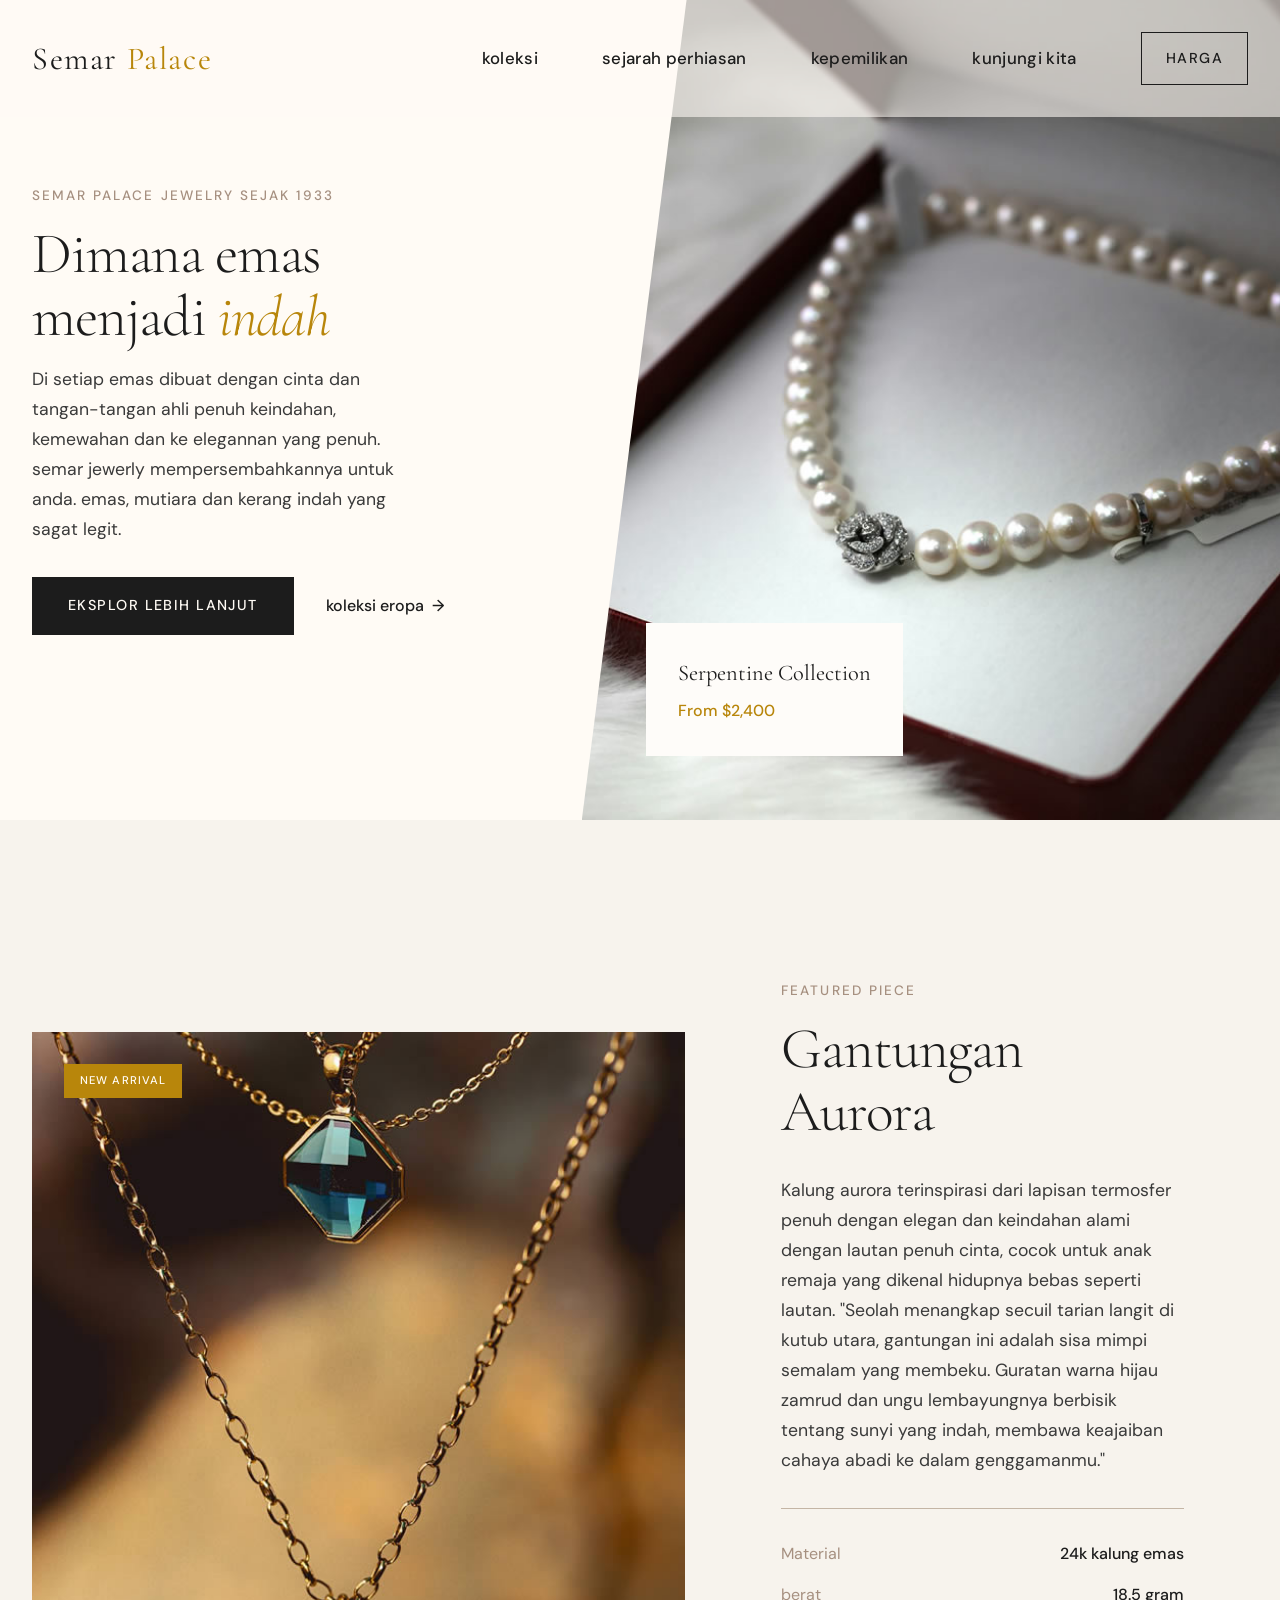
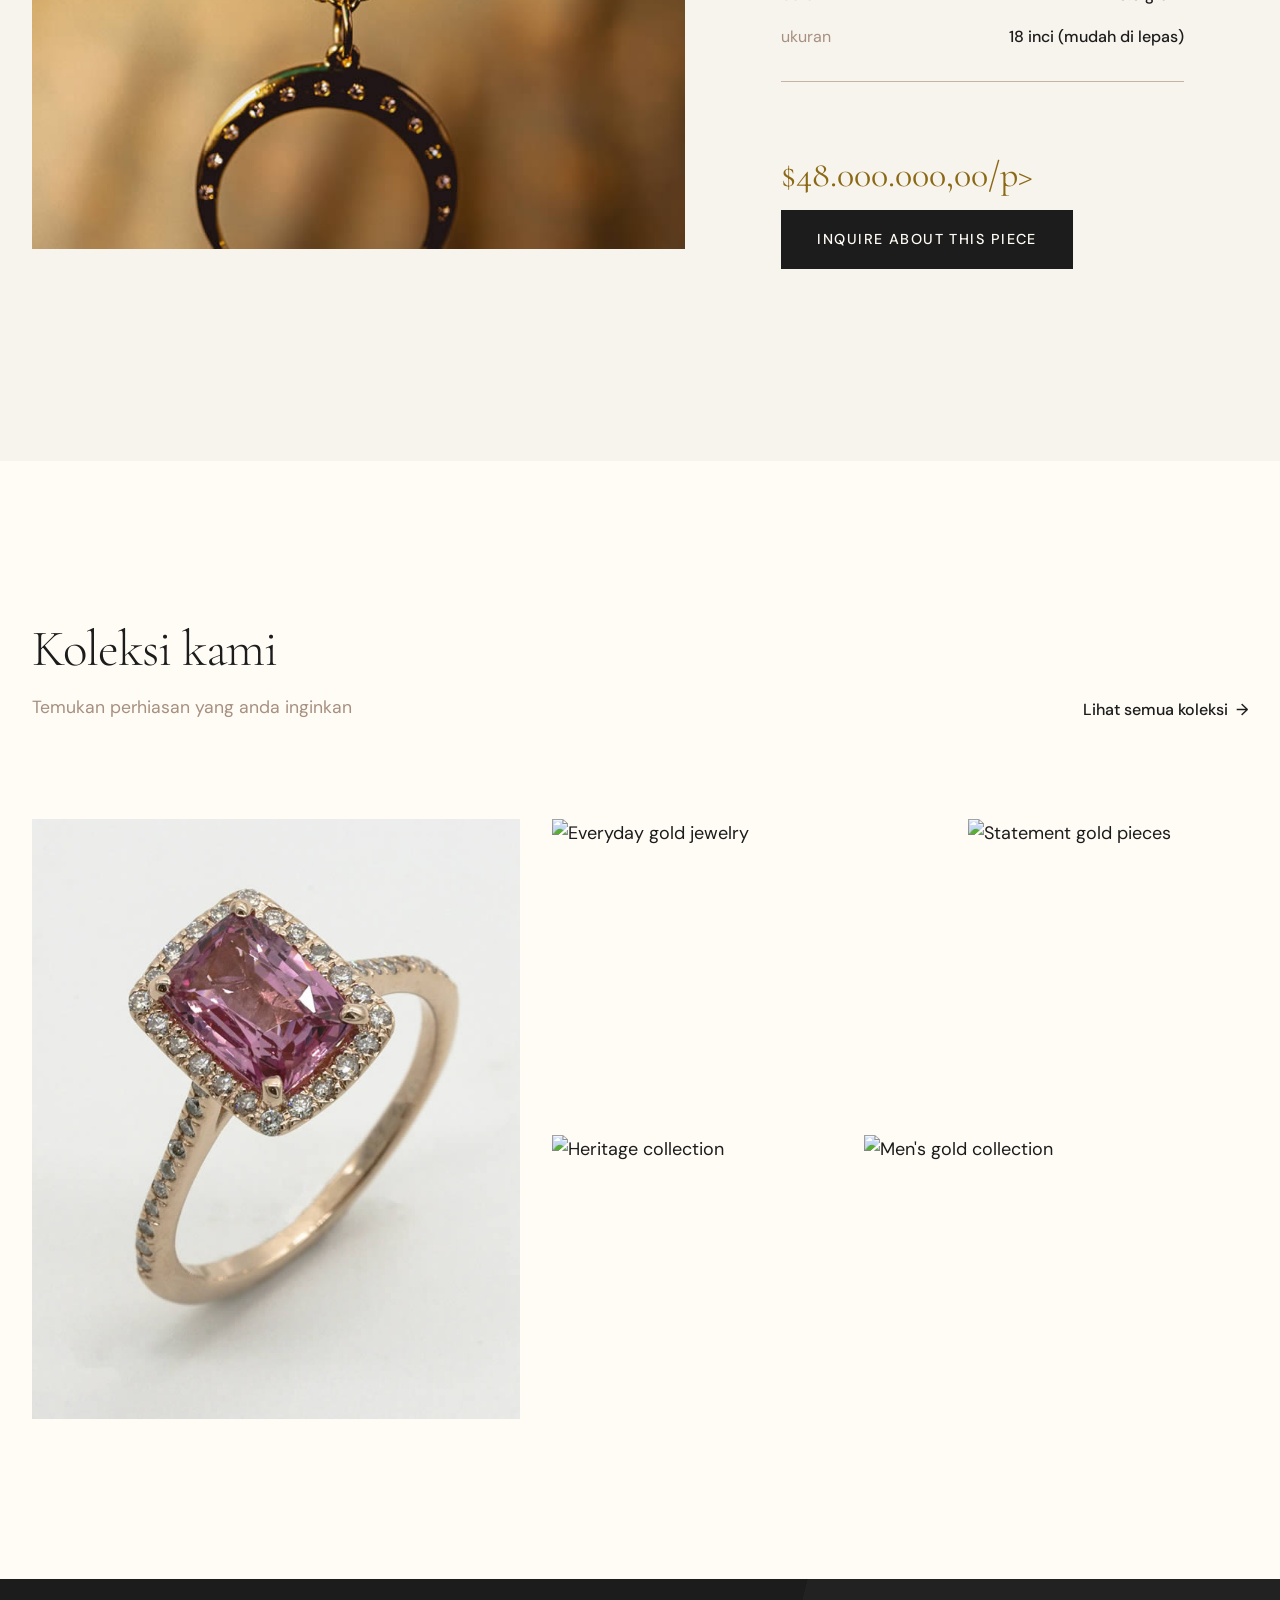
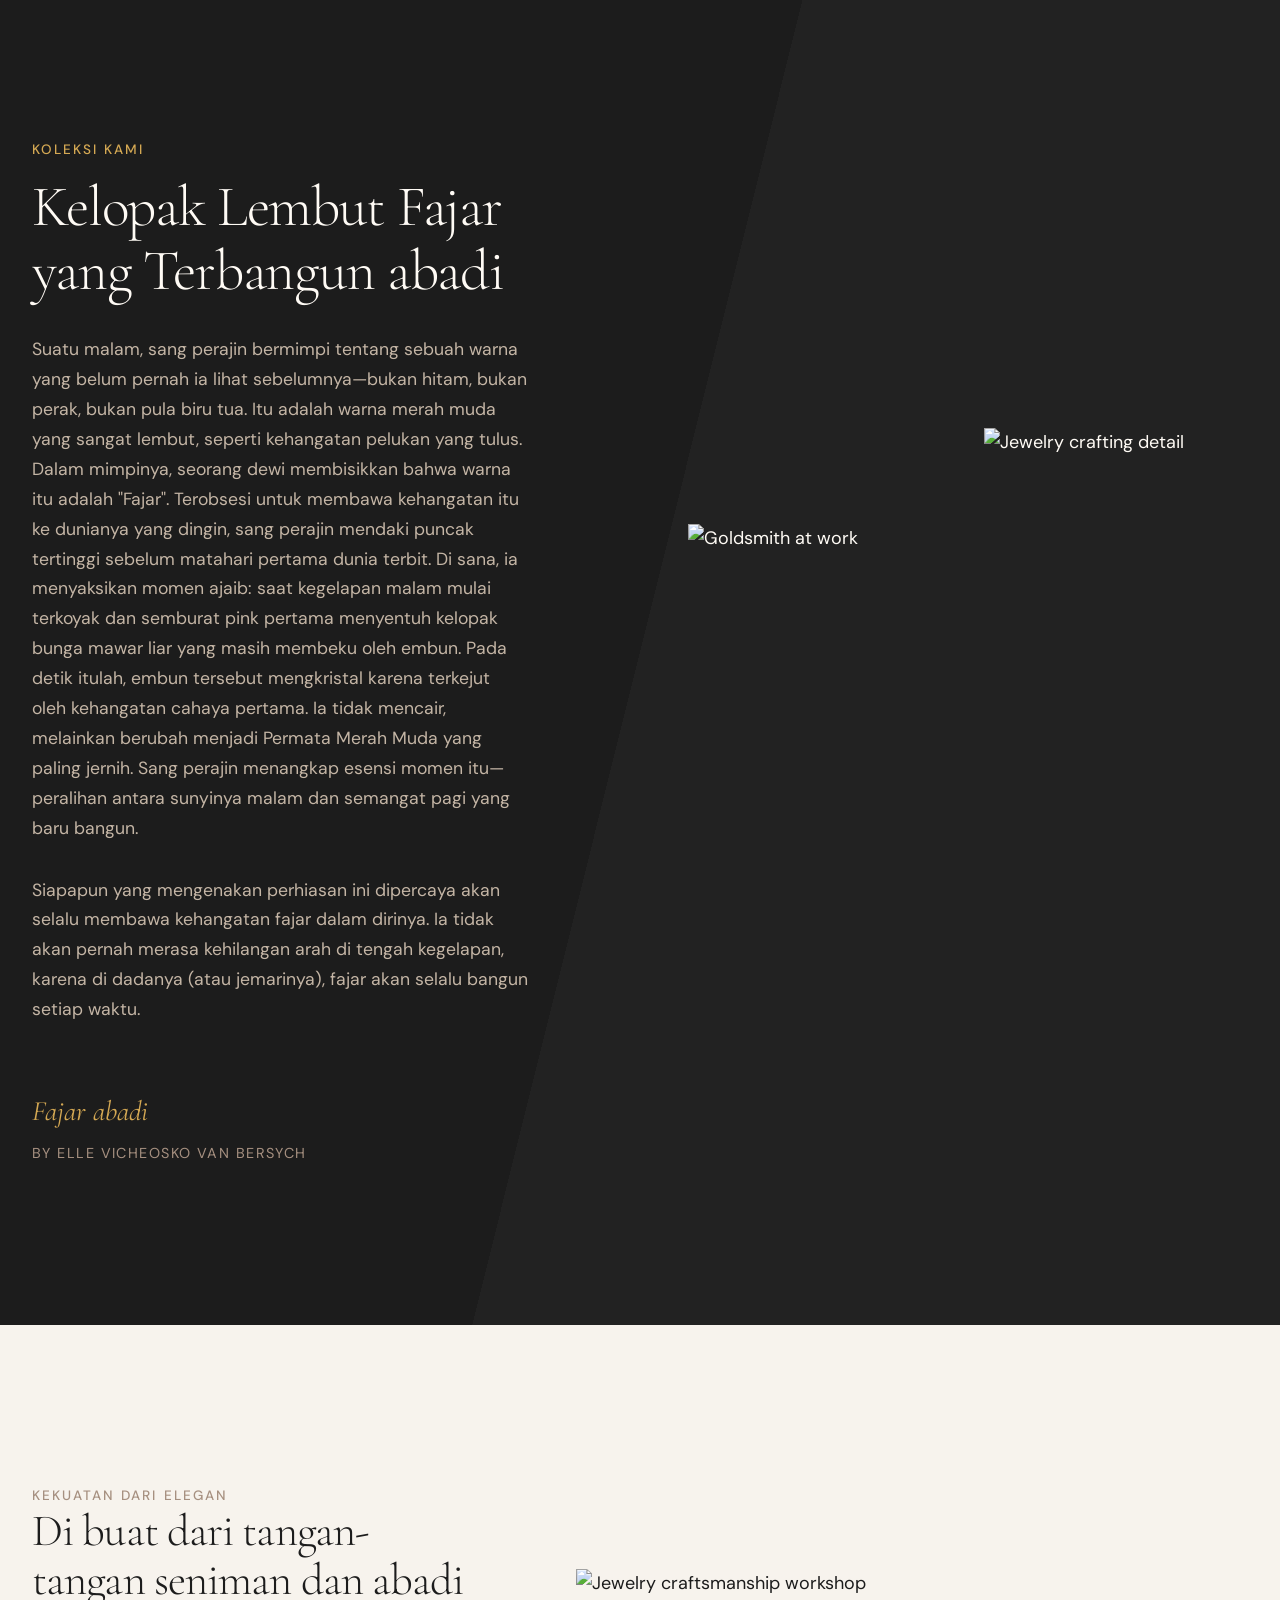
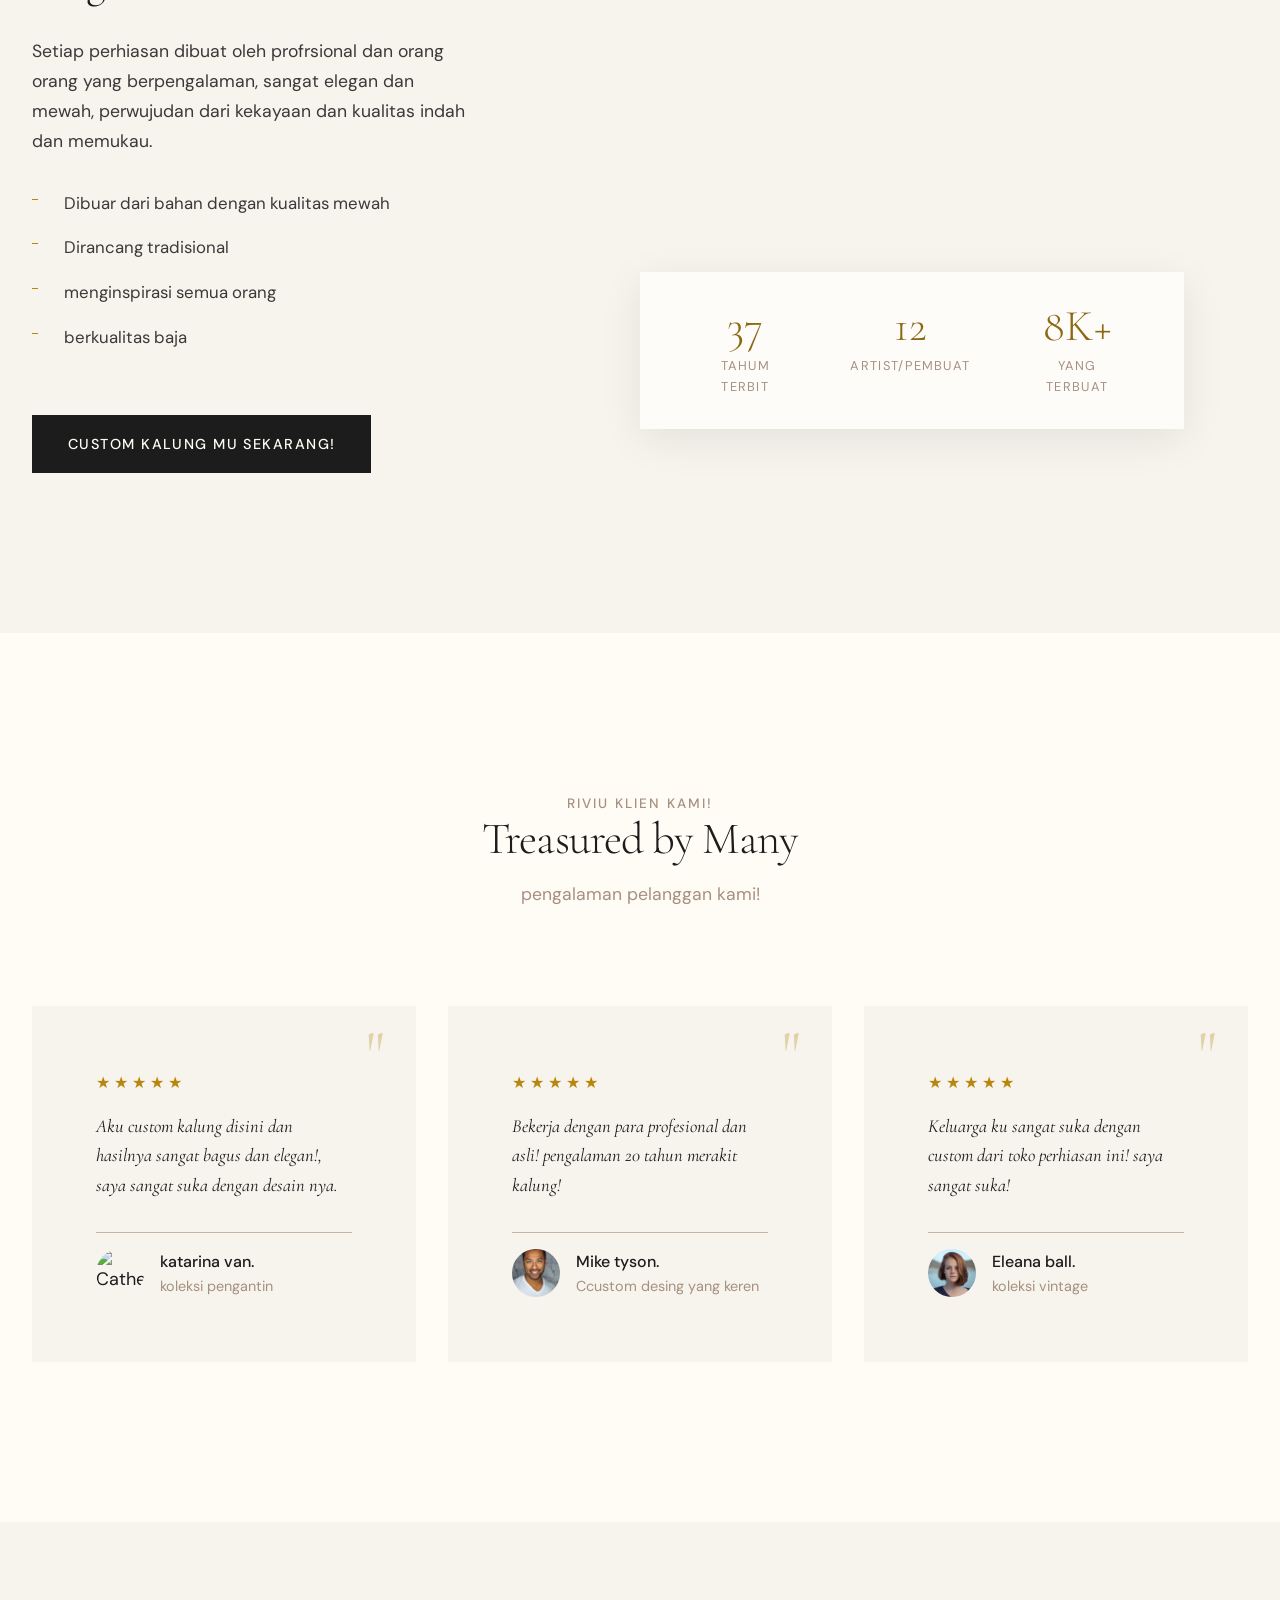
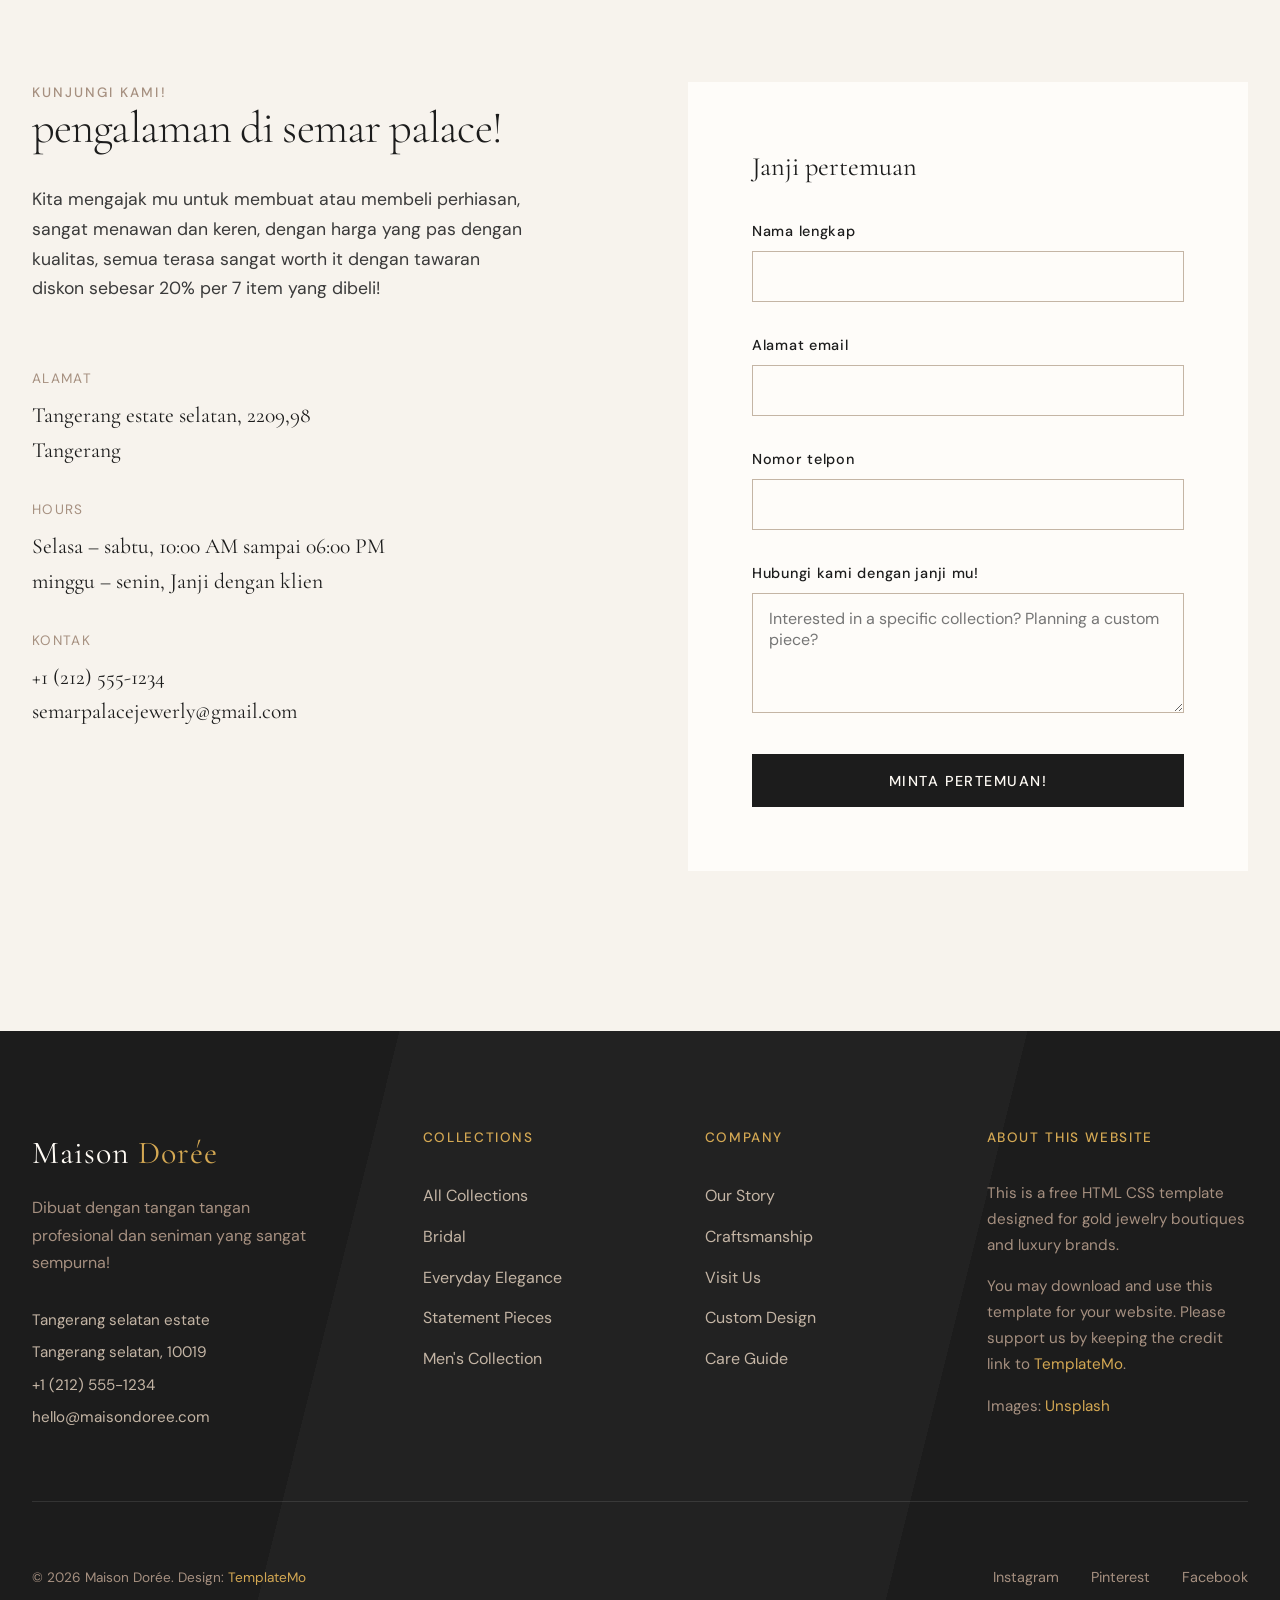
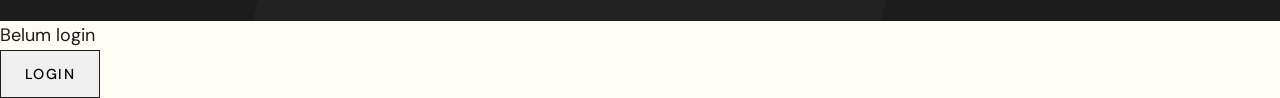
==== index.html @ 3311291e "Update index.html" ====
<!DOCTYPE html>
<html lang="en">
<head>
    <meta charset="UTF-8">
    <meta name="viewport" content="width=device-width, initial-scale=1.0">
    <title>Semar palace jeweler — Toko emas nusantara</title>
    
    <!-- Google Fonts -->
    <link rel="preconnect" href="https://fonts.googleapis.com">
    <link rel="preconnect" href="https://fonts.gstatic.com" crossorigin>
    <link href="https://fonts.googleapis.com/css2?family=Cormorant+Garamond:ital,wght@0,300;0,400;0,500;0,600;1,300;1,400&family=DM+Sans:ital,wght@0,400;0,500;0,600;1,400&display=swap" rel="stylesheet">
    <link rel="stylesheet" href="templatemo-maison-style.css">
    <!--

TemplateMo 611 Maison Doree

https://templatemo.com/tm-611-maison-doree

-->
<body>
    <!-- Header -->
    <header class="site-header" id="header">
        <div class="container">
            <div class="header-inner">
                <a href="#" class="logo">Semar <span>Palace</span></a>
                
                <nav class="nav-main">
                    <a href="#collections">koleksi</a>
                    <a href="#story">sejarah perhiasan</a>
                    <a href="#craftsmanship">kepemilikan</a>
                    <a href="#contact">kunjungi kita</a>
                    <a href="#contact" class="nav-cta">harga</a>
                </nav>
                
                <button class="menu-toggle" id="menuToggle" aria-label="Toggle menu">
                    <span></span>
                    <span></span>
                    <span></span>
                </button>
            </div>
        </div>
    </header>
    
    <!-- Mobile Navigation -->
    <div class="mobile-overlay" id="mobileOverlay"></div>
    <nav class="mobile-nav" id="mobileNav">
        <button class="mobile-nav-close" id="mobileNavClose">×</button>
        <ul class="mobile-nav-links">
            <li><a href="#collections">koleksi</a></li>
            <li><a href="#story">sejarah</a></li>
            <li><a href="#craftsmanship">kepemilikan</a></li>
            <li><a href="#contact">kunjungi</a></li>
        </ul>
        <div class="mobile-nav-cta">
            <a href="#contact" class="btn-primary">Book Appointment</a>
        </div>
    </nav>
    
    <!-- Hero Section -->
    <section class="hero">
        <div class="hero-content">
            <p class="text-label hero-tagline">Semar palace Jewelry Sejak 1933</p>
            <h1 class="heading-display hero-title">
                Dimana emas<br>menjadi <em>indah</em>
            </h1>
            <p class="text-body hero-description">
                Di setiap emas dibuat dengan cinta dan tangan-tangan ahli
                penuh keindahan, kemewahan dan ke elegannan yang penuh.
                semar jewerly mempersembahkannya untuk anda. emas,
                mutiara dan kerang indah yang sagat legit.
            </p>
            <div class="hero-actions">
                <a href="#collections" class="btn-primary">Eksplor lebih lanjut</a>
                <a href="#story" class="btn-text">koleksi eropa</a>
            </div>
        </div>
        <div class="hero-image">
            <div class="hero-slide active" data-title="Serpentine Collection" data-price="From $2,400">
                <img src="images/maison-hero-01.jpg" 
                     alt="Serpentine gold jewelry collection">
            </div>
            <div class="hero-slide" data-title="Aurora Pendant" data-price="From $4,850">
                <img src="images/maison-hero-02.jpg" 
                     alt="Aurora gold pendant necklace">
            </div>
            <div class="hero-slide" data-title="Heritage Rings" data-price="From $3,200">
                <img src="images/maison-hero-03.jpg" 
                     alt="Heritage gold ring collection">
            </div>
            <div class="hero-image-overlay">
                <p class="overlay-title" id="heroTitle">Serpentine Collection</p>
                <p class="overlay-price" id="heroPrice">From $2,400</p>
            </div>
        </div>
    </section>
    
    <!-- Featured Piece -->
    <section class="featured-piece">
        <div class="container">
            <div class="featured-grid">
                <div class="featured-image-wrapper">
                    <div class="featured-image">
                        <img src="images/maison-hero-02.jpg" 
                             alt="Handcrafted gold necklace">
                    </div>
                    <div class="featured-badge">New Arrival</div>
                </div>
                <div class="featured-content">
                    <p class="text-label featured-label">Featured Piece</p>
                    <h2 class="heading-display featured-title">
                        Gantungan Aurora
                    </h2>
                    <p class="text-body featured-description">
                        Kalung aurora terinspirasi dari lapisan termosfer
                        penuh dengan elegan dan keindahan alami dengan 
                        lautan penuh cinta, cocok untuk anak remaja yang
                        dikenal hidupnya bebas seperti lautan.
                        "Seolah menangkap secuil tarian langit di kutub utara, 
                        gantungan ini adalah sisa mimpi semalam yang membeku.
                        Guratan warna hijau zamrud dan ungu lembayungnya
                        berbisik tentang sunyi yang indah, membawa 
                        keajaiban cahaya abadi ke dalam genggamanmu."
                    </p>
                    <div class="featured-details">
                        <div class="detail-row">
                            <span class="detail-label">Material</span>
                            <span class="detail-value">24k kalung emas</span>
                        </div>
                        <div class="detail-row">
                            <span class="detail-label">berat</span>
                            <span class="detail-value">18.5 gram</span>
                        </div>
                        <div class="detail-row">
                            <span class="detail-label">ukuran</span>
                            <span class="detail-value">18 inci (mudah di lepas)</span>
                        </div>
                    </div>
                    <p class="featured-price">$48.000.000,00/p>
                    <a href="#contact" class="btn-primary">Inquire About This Piece</a>
                </div>
            </div>
        </div>
    </section>
    
    <!-- Collections -->
    <section class="collections" id="collections">
        <div class="container">
            <div class="section-header">
                <div class="section-header-left">
                    <h2 class="heading-display section-title">Koleksi kami</h2>
                    <p class="text-body section-subtitle">
                        Temukan perhiasan yang anda inginkan
                    </p>
                </div>
                <a href="#" class="btn-text">Lihat semua koleksi</a>
            </div>
            
            <div class="collections-grid">
                <div class="collection-item">
                    <div class="collection-image">
                        <img src="images/maison-hero-03.jpg" 
                             alt="Bridal jewelry collection">
                    </div>
                    <div class="collection-overlay">
                        <h3 class="collection-name">pengantin</h3>
                        <p class="collection-count">24 buah</p>
                    </div>
                </div>
                
                <div class="collection-item">
                    <div class="collection-image">
                        <img src="images/maison-doree-01.jpg" 
                             alt="Everyday gold jewelry">
                    </div>
                    <div class="collection-overlay">
                        <h3 class="collection-name">elegan yang abadi</h3>
                        <p class="collection-count">36 buah</p>
                    </div>
                </div>
                
                <div class="collection-item">
                    <div class="collection-image">
                        <img src="images/maison-doree-02.jpg" 
                             alt="Statement gold pieces">
                    </div>
                    <div class="collection-overlay">
                        <h3 class="collection-name">Statement</h3>
                        <p class="collection-count">18 buah</p>
                    </div>
                </div>
                
                <div class="collection-item">
                    <div class="collection-image">
                        <img src="images/maison-doree-03.jpg" 
                             alt="Heritage collection">
                    </div>
                    <div class="collection-overlay">
                        <h3 class="collection-name">perhiasan eropa</h3>
                        <p class="collection-count">12 buah</p>
                    </div>
                </div>
                
                <div class="collection-item">
                    <div class="collection-image">
                        <img src="images/maison-doree-04.jpg" 
                             alt="Men's gold collection">
                    </div>
                    <div class="collection-overlay">
                        <h3 class="collection-name">Koleksi untuk pria</h3>
                        <p class="collection-count">15 buah</p>
                    </div>
                </div>
            </div>
        </div>
    </section>
    
    <!-- Our Story -->
    <section class="story" id="story">
        <div class="container">
            <div class="story-grid">
                <div class="story-content">
                    <p class="text-label story-label">Koleksi kami</p>
                    <h2 class="heading-display story-title">
                        Kelopak Lembut Fajar yang Terbangun abadi
                    </h2>
                    <p class="text-body story-text">
                       Suatu malam, sang perajin bermimpi tentang sebuah warna 
                        yang belum pernah ia  lihat sebelumnya—bukan hitam, bukan perak, 
                        bukan pula biru tua. Itu adalah warna merah muda yang sangat lembut, 
                        seperti kehangatan pelukan yang tulus. Dalam mimpinya, 
                        seorang dewi membisikkan bahwa warna itu adalah "Fajar".
                        Terobsesi untuk membawa kehangatan itu ke dunianya
                        yang dingin, sang perajin mendaki puncak tertinggi
                        sebelum matahari pertama dunia terbit. Di sana, 
                        ia menyaksikan momen ajaib: saat kegelapan malam mulai 
                        terkoyak dan semburat pink pertama menyentuh
                        kelopak bunga mawar liar yang masih membeku oleh embun.
                        Pada detik itulah, embun tersebut mengkristal karena terkejut 
                        oleh kehangatan cahaya pertama. Ia tidak mencair,
                        melainkan berubah menjadi Permata Merah Muda yang 
                        paling jernih. Sang perajin menangkap esensi 
                        momen itu—peralihan antara sunyinya malam dan 
                        semangat pagi yang baru bangun.
                    </p>
                    <p class="text-body story-text">
                        Siapapun yang mengenakan perhiasan ini dipercaya 
                        akan selalu membawa kehangatan fajar dalam dirinya. 
                        Ia tidak akan pernah merasa kehilangan arah di tengah kegelapan, 
                        karena di dadanya (atau jemarinya), fajar akan selalu bangun setiap waktu.
                    </p>
                    <div class="story-signature">
                        <p class="signature-name">Fajar abadi</p>
                        <p class="signature-title">by elle vicheosko van bersych</p>
                    </div>
                </div>
                <div class="story-images">
                    <div class="story-image">
                        <img src="images/maison-doree-05.jpg" 
                             alt="Goldsmith at work">
                    </div>
                    <div class="story-image">
                        <img src="images/maison-doree-06.jpg" 
                             alt="Jewelry crafting detail">
                    </div>
                </div>
            </div>
        </div>
    </section>
    
    <!-- Craftsmanship -->
    <section class="craftsmanship" id="craftsmanship">
        <div class="container">
            <div class="craft-grid">
                <div class="craft-content">
                    <p class="text-label">Kekuatan dari elegan</p>
                    <h2 class="heading-display craft-title">
                        Di buat dari tangan-tangan seniman dan abadi
                    </h2>
                    <p class="text-body craft-text">
                        Setiap perhiasan dibuat oleh profrsional dan orang
                        orang yang berpengalaman, sangat elegan
                        dan mewah, perwujudan dari kekayaan dan kualitas indah dan
                        memukau.
                    </p>
                    <ul class="craft-list text-body">
                        <li>Dibuar dari bahan dengan kualitas mewah</li></li>
                        <li>Dirancang tradisional</li>
                        <li>menginspirasi semua orang</li>
                        <li>berkualitas baja</li>
                    </ul>
                    <a href="#contact" class="btn-primary">custom kalung mu sekarang!</a>
                </div>
                <div class="craft-image-wrapper">
                    <div class="craft-image">
                        <img src="images/maison-doree-07.jpg" 
                             alt="Jewelry craftsmanship workshop">
                    </div>
                    <div class="craft-stats">
                        <div class="stat-item">
                            <p class="stat-number">37</p>
                            <p class="stat-label">tahum terbit</p>
                        </div>
                        <div class="stat-item">
                            <p class="stat-number">12</p>
                            <p class="stat-label">artist/pembuat</p>
                        </div>
                        <div class="stat-item">
                            <p class="stat-number">8K+</p>
                            <p class="stat-label">yang terbuat</p>
                        </div>
                    </div>
                </div>
            </div>
        </div>
    </section>
    
    <!-- Testimonials -->
    <section class="testimonials">
        <div class="container">
            <div class="testimonials-header">
                <p class="text-label">riviu klien kami!</p>
                <h2 class="heading-display testimonials-title">Treasured by Many</h2>
                <p class="text-body testimonials-subtitle">pengalaman pelanggan kami!</p>
            </div>
            
            <div class="testimonials-grid">
                <div class="testimonial-card">
                    <div class="testimonial-stars">
                        <span>★</span><span>★</span><span>★</span><span>★</span><span>★</span>
                    </div>
                    <p class="testimonial-text">
                        Aku custom kalung disini dan hasilnya sangat bagus dan elegan!, saya sangat suka dengan desain nya.
                    </p>
                    <div class="testimonial-author">
                        <div class="testimonial-avatar">
                            <img src="images/avatar-01.jpg" alt="Catherine W.">
                        </div>
                        <div class="testimonial-info">
                            <p class="testimonial-name">katarina van.</p>
                            <p class="testimonial-detail">koleksi pengantin</p>
                        </div>
                    </div>
                </div>
                
                <div class="testimonial-card">
                    <div class="testimonial-stars">
                        <span>★</span><span>★</span><span>★</span><span>★</span><span>★</span>
                    </div>
                    <p class="testimonial-text">
                        Bekerja dengan para profesional dan asli! pengalaman 20 tahun merakit kalung!
                    </p>
                    <div class="testimonial-author">
                        <div class="testimonial-avatar">
                            <img src="images/avatar-02.jpg" alt="Michael T.">
                        </div>
                        <div class="testimonial-info">
                            <p class="testimonial-name">Mike tyson.</p>
                            <p class="testimonial-detail">Ccustom desing yang keren</p>
                        </div>
                    </div>
                </div>
                
                <div class="testimonial-card">
                    <div class="testimonial-stars">
                        <span>★</span><span>★</span><span>★</span><span>★</span><span>★</span>
                    </div>
                    <p class="testimonial-text">
                        Keluarga ku sangat suka dengan custom dari toko perhiasan ini! saya sangat suka!
                    </p>
                    <div class="testimonial-author">
                        <div class="testimonial-avatar">
                            <img src="images/avatar-03.jpg" alt="Eleanor M.">
                        </div>
                        <div class="testimonial-info">
                            <p class="testimonial-name">Eleana ball.</p>
                            <p class="testimonial-detail">koleksi vintage</p>
                        </div>
                    </div>
                </div>
            </div>
        </div>
    </section>
    
    <!-- Contact -->
    <section class="contact" id="contact">
        <div class="container">
            <div class="contact-grid">
                <div class="contact-content">
                    <p class="text-label">kunjungi kami!</p>
                    <h2 class="heading-display contact-title">
                        pengalaman di semar palace!
                    </h2>
                    <p class="text-body contact-text">
                        Kita mengajak mu untuk membuat atau membeli perhiasan, sangat menawan dan keren, dengan harga yang pas dengan kualitas, semua terasa sangat worth it
                        dengan tawaran diskon sebesar 20% per 7 item yang dibeli!
                    </p>
                    
                    <div class="contact-details">
                        <div class="contact-item">
                            <p class="contact-item-label">Alamat</p>
                            <p class="contact-item-value">
                                Tangerang estate selatan, 2209,98<br>
                                Tangerang
                            </p>
                        </div>
                        <div class="contact-item">
                            <p class="contact-item-label">Hours</p>
                            <p class="contact-item-value">
                                Selasa – sabtu, 10:00 AM sampai 06:00 PM<br>
                                minggu – senin, Janji dengan klien
                            </p>
                        </div>
                        <div class="contact-item">
                            <p class="contact-item-label">kontak</p>
                            <p class="contact-item-value">
                                <a href="tel:+12125551234">+1 (212) 555-1234</a><br>
                                <a href="mailto:semarpalacejewerly@gmail.com">semarpalacejewerly@gmail.com</a>
                            </p>
                        </div>
                    </div>
                </div>
                
                <div class="contact-form-wrapper">
                    <h3 class="form-title">Janji pertemuan</h3>
                    <form id="appointmentForm">
                        <div class="form-group">
                            <label class="form-label" for="name">Nama lengkap</label>
                            <input type="text" id="name" name="name" class="form-input" required>
                        </div>
                        <div class="form-group">
                            <label class="form-label" for="email">Alamat email</label>
                            <input type="email" id="email" name="email" class="form-input" required>
                        </div>
                        <div class="form-group">
                            <label class="form-label" for="phone">Nomor telpon</label>
                            <input type="tel" id="phone" name="phone" class="form-input">
                        </div>
                        <div class="form-group">
                            <label class="form-label" for="message">Hubungi kami dengan janji mu!</label>
                            <textarea id="message" name="message" class="form-textarea" 
                                placeholder="Interested in a specific collection? Planning a custom piece?"></textarea>
                        </div>
                        <button type="submit" class="form-submit">Minta pertemuan!</button>
                    </form>
                </div>
            </div>
        </div>
    </section>
    
    <!-- Footer -->
    <footer class="site-footer">
        <div class="container">
            <div class="footer-grid">
                <!-- Column 1: Brand & Contact -->
                <div class="footer-brand">
                    <p class="footer-logo">Maison <span>Dorée</span></p>
                    <p class="footer-tagline">
                        Dibuat dengan tangan tangan profesional dan seniman yang sangat sempurna!
                    </p>
                    <div class="footer-contact-info">
                        <p>Tangerang selatan estate</p>
                        <p>Tangerang selatan, 10019</p>
                        <p><a href="tel:+12125551234">+1 (212) 555-1234</a></p>
                        <p><a href="mailto:hello@maisondoree.com">hello@maisondoree.com</a></p>
                    </div>
                </div>
                
                <!-- Column 2: Quick Links -->
                <div class="footer-column">
                    <h4 class="footer-column-title">Collections</h4>
                    <ul class="footer-links">
                        <li><a href="#collections">All Collections</a></li>
                        <li><a href="#">Bridal</a></li>
                        <li><a href="#">Everyday Elegance</a></li>
                        <li><a href="#">Statement Pieces</a></li>
                        <li><a href="#">Men's Collection</a></li>
                    </ul>
                </div>
                
                <!-- Column 3: Company -->
                <div class="footer-column">
                    <h4 class="footer-column-title">Company</h4>
                    <ul class="footer-links">
                        <li><a href="#story">Our Story</a></li>
                        <li><a href="#craftsmanship">Craftsmanship</a></li>
                        <li><a href="#contact">Visit Us</a></li>
                        <li><a href="#">Custom Design</a></li>
                        <li><a href="#">Care Guide</a></li>
                    </ul>
                </div>
                
                <!-- Column 4: About This Website -->
                <div class="footer-column footer-about">
                    <h4 class="footer-column-title">About This Website</h4>
                    <p>
                        This is a free HTML CSS template designed for gold jewelry boutiques and luxury brands.
                    </p>
                    <p>
                        You may download and use this template for your website. Please support us by keeping the credit link to <a href="https://templatemo.com" target="_blank">TemplateMo</a>.
                    </p>
                    <p>
                        Images: <a href="https://unsplash.com" target="_blank">Unsplash</a>
                    </p>
                </div>
            </div>
            
            <!-- Footer Bottom -->
            <div class="footer-bottom">
                <p class="footer-copyright">© 2026 Maison Dorée. Design: <a href="https://templatemo.com" target="_blank" rel="nofollow">TemplateMo</a></p>
                <div class="footer-social">
                    <a href="#">Instagram</a>
                    <a href="#">Pinterest</a>
                    <a href="#">Facebook</a>
                </div>
            </div>
        </div>
    </footer>
    <script src="templatemo-maison-doree.js"></script>
    <p id="userInfo">Belum login</p>

<div id="authArea">
    <button onclick="goLogin()" class="nav-cta">Login</button>
</div

    <script src="templatemo-maison-doree.js"></script>
      <script src="login/js/login.html"></script>
</body>
</html>
    <script src="login/js/welcome.js"></script>
</body>
</footer>
---- templatemo-maison-style.css ----
@charset "utf-8";
/* 

CSS Document 

TemplateMo 611 Maison Doree

https://templatemo.com/tm-611-maison-doree

*/

:root {
	--color-cream: #FFFBF5;
	--color-ivory: #F7F3ED;
	--color-warm-white: #FEFCF9;
	--color-gold: #B8860B;
	--color-gold-light: #D4A853;
	--color-gold-dark: #8B6914;
	--color-charcoal: #1C1C1C;
	--color-charcoal-soft: #3A3A3A;
	--color-taupe: #A69080;
	--color-taupe-light: #C4B5A5;

	--font-display: 'Cormorant Garamond', Georgia, serif;
	--font-body: 'DM Sans', -apple-system, sans-serif;

	--space-xs: 0.5rem;
	--space-sm: 1rem;
	--space-md: 2rem;
	--space-lg: 4rem;
	--space-xl: 6rem;
	--space-2xl: 10rem;
}

*,
*::before,
*::after {
	margin: 0;
	padding: 0;
	box-sizing: border-box;
}

html {
	scroll-behavior: smooth;
}

body {
	font-family: var(--font-body);
	font-size: 18px;
	line-height: 1.6;
	color: var(--color-charcoal);
	background-color: var(--color-cream);
	-webkit-font-smoothing: antialiased;
}

img {
	max-width: 100%;
	height: auto;
	display: block;
}

a {
	color: inherit;
	text-decoration: none;
}

/* Typography */
.heading-display {
	font-family: var(--font-display);
	font-weight: 300;
	line-height: 1.1;
	letter-spacing: -0.02em;
}

.heading-editorial {
	font-family: var(--font-display);
	font-weight: 400;
	font-style: italic;
	line-height: 1.2;
}

.text-label {
	font-family: var(--font-body);
	font-size: 0.85rem;
	font-weight: 500;
	letter-spacing: 0.15em;
	text-transform: uppercase;
	color: var(--color-taupe);
}

.text-body {
	font-family: var(--font-body);
	font-size: 1.1rem;
	line-height: 1.7;
	color: var(--color-charcoal-soft);
}

/* Layout Utilities */
.container {
	width: 100%;
	max-width: 1400px;
	margin: 0 auto;
	padding: 0 var(--space-md);
}

.container--narrow {
	max-width: 900px;
}

.container--wide {
	max-width: 1600px;
}

/* ========================================
           HEADER / NAVIGATION
        ======================================== */
.site-header {
	position: fixed;
	top: 0;
	left: 0;
	right: 0;
	z-index: 1000;
	padding: var(--space-md) 0;
	transition: background 0.4s ease, padding 0.4s ease;
}

.site-header::before {
	content: '';
	position: absolute;
	top: 0;
	left: 0;
	right: 0;
	bottom: 0;
	background-color: rgba(255, 251, 245, 0.6);
	z-index: -1;
}

.site-header.scrolled {
	background: rgba(255, 251, 245, 0.98);
	backdrop-filter: blur(10px);
	padding: var(--space-sm) 0;
	box-shadow: 0 1px 0 rgba(0, 0, 0, 0.05);
}

.site-header.scrolled::before {
	display: none;
}

.header-inner {
	display: flex;
	align-items: center;
	justify-content: space-between;
}

.logo {
	font-family: var(--font-display);
	font-size: 2rem;
	font-weight: 400;
	letter-spacing: 0.05em;
}

.logo span {
	color: var(--color-gold);
}

.nav-main {
	display: flex;
	align-items: center;
	gap: var(--space-lg);
}

.nav-main a:not(.nav-cta) {
	font-family: var(--font-body);
	font-size: 1.05rem;
	font-weight: 500;
	letter-spacing: 0.02em;
	position: relative;
	padding: var(--space-xs) 0;
	transition: color 0.3s ease;
}

.nav-main a:not(.nav-cta):hover {
	color: var(--color-gold);
}

.nav-cta {
	font-family: var(--font-body);
	font-size: 0.9rem;
	font-weight: 500;
	letter-spacing: 0.1em;
	text-transform: uppercase;
	padding: 0.875rem 1.5rem;
	border: 1px solid var(--color-charcoal);
	transition: all 0.3s ease;
}

.nav-cta:hover {
	background-color: var(--color-charcoal);
	color: var(--color-cream);
}

/* Mobile Menu Toggle */
.menu-toggle {
	display: none;
	flex-direction: column;
	gap: 5px;
	background: none;
	border: none;
	cursor: pointer;
	padding: 10px;
}

.menu-toggle span {
	display: block;
	width: 24px;
	height: 1.5px;
	background-color: var(--color-charcoal);
	transition: all 0.3s ease;
}

/* ========================================
           HERO SECTION
        ======================================== */
.hero {
	min-height: 600px;
	max-height: 820px;
	height: 100vh;
	display: grid;
	grid-template-columns: 1fr 1.2fr;
	background-color: var(--color-cream);
	overflow: hidden;
}

.hero-content {
	display: flex;
	flex-direction: column;
	justify-content: center;
	padding: var(--space-md) var(--space-lg);
	padding-left: max(var(--space-md), calc((100vw - 1400px) / 2 + var(--space-md)));
}

.hero-tagline {
	margin-bottom: var(--space-sm);
	opacity: 0;
	transform: translateY(20px);
	animation: fadeUp 0.8s ease forwards;
	animation-delay: 0.3s;
}

.hero-title {
	font-size: clamp(2.5rem, 4.5vw, 4rem);
	margin-bottom: var(--space-sm);
	opacity: 0;
	transform: translateY(30px);
	animation: fadeUp 0.8s ease forwards;
	animation-delay: 0.5s;
}

.hero-title em {
	font-style: italic;
	color: var(--color-gold);
}

.hero-description {
	max-width: 380px;
	margin-bottom: var(--space-md);
	opacity: 0;
	transform: translateY(20px);
	animation: fadeUp 0.8s ease forwards;
	animation-delay: 0.7s;
}

.hero-actions {
	display: flex;
	align-items: center;
	gap: var(--space-md);
	opacity: 0;
	transform: translateY(20px);
	animation: fadeUp 0.8s ease forwards;
	animation-delay: 0.9s;
}

.btn-primary {
	display: inline-flex;
	align-items: center;
	gap: var(--space-sm);
	font-family: var(--font-body);
	font-size: 0.9rem;
	font-weight: 500;
	letter-spacing: 0.1em;
	text-transform: uppercase;
	padding: 1.1rem 2.25rem;
	background-color: var(--color-charcoal);
	color: var(--color-cream);
	border: none;
	cursor: pointer;
	transition: all 0.3s ease;
}

.btn-primary:hover {
	background-color: var(--color-gold-dark);
}

.btn-text {
	font-family: var(--font-body);
	font-size: 1rem;
	font-weight: 500;
	color: var(--color-charcoal);
	position: relative;
}

.btn-text::after {
	content: '→';
	margin-left: 0.5rem;
	transition: margin-left 0.3s ease;
}

.btn-text:hover::after {
	margin-left: 0.75rem;
}

.hero-image {
	position: relative;
	overflow: hidden;
	clip-path: polygon(15% 0, 100% 0, 100% 100%, 0 100%);
}

.hero-slide {
	position: absolute;
	inset: 0;
	opacity: 0;
	transition: opacity 1s ease-in-out;
}

.hero-slide.active {
	opacity: 1;
}

.hero-slide img {
	width: 100%;
	height: 100%;
	object-fit: cover;
}

.hero-image-overlay {
	position: absolute;
	bottom: var(--space-lg);
	left: var(--space-lg);
	background-color: var(--color-warm-white);
	padding: var(--space-md);
	max-width: 280px;
	z-index: 10;
	opacity: 0;
	transform: translateY(20px);
	animation: fadeUp 0.8s ease forwards;
	animation-delay: 1.1s;
}

.overlay-title {
	font-family: var(--font-display);
	font-size: 1.4rem;
	font-weight: 400;
	margin-bottom: var(--space-xs);
	transition: opacity 0.5s ease;
}

.overlay-price {
	font-family: var(--font-body);
	font-size: 1rem;
	color: var(--color-gold);
	font-weight: 500;
	transition: opacity 0.5s ease;
}

@keyframes fadeUp {
	to {
		opacity: 1;
		transform: translateY(0);
	}
}

/* ========================================
           FEATURED PIECE SECTION
        ======================================== */
.featured-piece {
	padding: var(--space-2xl) 0;
	background-color: var(--color-ivory);
}

.featured-grid {
	display: grid;
	grid-template-columns: 1.4fr 1fr;
	gap: var(--space-xl);
	align-items: center;
}

.featured-image-wrapper {
	position: relative;
}

.featured-image {
	aspect-ratio: 4/5;
	overflow: hidden;
}

.featured-image img {
	width: 100%;
	height: 100%;
	object-fit: cover;
	transition: transform 0.8s ease;
}

.featured-image-wrapper:hover .featured-image img {
	transform: scale(1.03);
}

.featured-badge {
	position: absolute;
	top: var(--space-md);
	left: var(--space-md);
	background-color: var(--color-gold);
	color: var(--color-cream);
	font-family: var(--font-body);
	font-size: 0.7rem;
	font-weight: 500;
	letter-spacing: 0.1em;
	text-transform: uppercase;
	padding: 0.5rem 1rem;
}

.featured-content {
	padding-right: var(--space-lg);
}

.featured-label {
	margin-bottom: var(--space-sm);
}

.featured-title {
	font-size: clamp(2.75rem, 4.5vw, 4rem);
	margin-bottom: var(--space-md);
}

.featured-description {
	margin-bottom: var(--space-md);
}

.featured-details {
	display: flex;
	flex-direction: column;
	gap: var(--space-sm);
	margin-bottom: var(--space-lg);
	padding: var(--space-md) 0;
	border-top: 1px solid var(--color-taupe-light);
	border-bottom: 1px solid var(--color-taupe-light);
}

.detail-row {
	display: flex;
	justify-content: space-between;
	font-size: 1rem;
}

.detail-label {
	color: var(--color-taupe);
}

.detail-value {
	font-weight: 500;
}

.featured-price {
	font-family: var(--font-display);
	font-size: 2.25rem;
	font-weight: 400;
	color: var(--color-gold-dark);
	margin-bottom: var(--space-md);
}

/* ========================================
           COLLECTIONS SECTION
        ======================================== */
.collections {
	padding: var(--space-2xl) 0;
	background-color: var(--color-cream);
}

.section-header {
	display: flex;
	justify-content: space-between;
	align-items: flex-end;
	margin-bottom: var(--space-xl);
}

.section-header-left {
	max-width: 500px;
}

.section-title {
	font-size: clamp(2.25rem, 4vw, 3.5rem);
	margin-bottom: var(--space-sm);
}

.section-subtitle {
	color: var(--color-taupe);
}

/* Asymmetric Masonry Grid */
.collections-grid {
	display: grid;
	grid-template-columns: repeat(12, 1fr);
	grid-template-rows: repeat(2, auto);
	gap: var(--space-md);
}

.collection-item {
	position: relative;
	overflow: hidden;
	cursor: pointer;
}

.collection-item:nth-child(1) {
	grid-column: 1 / 6;
	grid-row: 1 / 3;
}

.collection-item:nth-child(2) {
	grid-column: 6 / 10;
	grid-row: 1 / 2;
}

.collection-item:nth-child(3) {
	grid-column: 10 / 13;
	grid-row: 1 / 2;
}

.collection-item:nth-child(4) {
	grid-column: 6 / 9;
	grid-row: 2 / 3;
}

.collection-item:nth-child(5) {
	grid-column: 9 / 13;
	grid-row: 2 / 3;
}

.collection-image {
	width: 100%;
	height: 100%;
	min-height: 280px;
	overflow: hidden;
}

.collection-item:nth-child(1) .collection-image {
	min-height: 600px;
}

.collection-image img {
	width: 100%;
	height: 100%;
	object-fit: cover;
	transition: transform 0.6s ease;
}

.collection-item:hover .collection-image img {
	transform: scale(1.05);
}

.collection-overlay {
	position: absolute;
	inset: 0;
	background: linear-gradient(to top, rgba(28, 28, 28, 0.7) 0%, transparent 60%);
	display: flex;
	flex-direction: column;
	justify-content: flex-end;
	padding: var(--space-md);
	opacity: 0;
	transition: opacity 0.4s ease;
}

.collection-item:hover .collection-overlay {
	opacity: 1;
}

.collection-name {
	font-family: var(--font-display);
	font-size: 1.75rem;
	font-weight: 400;
	color: var(--color-cream);
	margin-bottom: var(--space-xs);
}

.collection-count {
	font-size: 0.9rem;
	color: var(--color-taupe-light);
	letter-spacing: 0.05em;
}

/* ========================================
           ABOUT / STORY SECTION
        ======================================== */
.story {
	padding: var(--space-2xl) 0;
	background: linear-gradient(104deg,
			#1C1C1C 0%,
			#1C1C1C 50%,
			#222222 50%,
			#222222 100%);
	color: var(--color-cream);
	overflow: hidden;
}

.story-grid {
	display: grid;
	grid-template-columns: 1fr 1fr;
	gap: var(--space-xl);
	align-items: center;
}

.story-content {
	padding-right: var(--space-lg);
}

.story-label {
	color: var(--color-gold-light);
	margin-bottom: var(--space-sm);
}

.story-title {
	font-size: clamp(2.75rem, 4.5vw, 4.5rem);
	margin-bottom: var(--space-md);
	color: var(--color-cream);
}

.story-text {
	color: var(--color-taupe-light);
	margin-bottom: var(--space-md);
}

.story-signature {
	margin-top: var(--space-lg);
}

.signature-name {
	font-family: var(--font-display);
	font-style: italic;
	font-size: 1.75rem;
	color: var(--color-gold-light);
	margin-bottom: var(--space-xs);
}

.signature-title {
	font-size: 0.9rem;
	color: var(--color-taupe);
	letter-spacing: 0.1em;
	text-transform: uppercase;
}

.story-images {
	display: grid;
	grid-template-columns: 1fr 1fr;
	gap: var(--space-md);
	position: relative;
}

.story-image:first-child {
	margin-top: var(--space-xl);
}

.story-image {
	aspect-ratio: 3/4;
	overflow: hidden;
}

.story-image img {
	width: 100%;
	height: 100%;
	object-fit: cover;
}

/* ========================================
           CRAFTSMANSHIP SECTION
        ======================================== */
.craftsmanship {
	padding: var(--space-2xl) 0;
	background-color: var(--color-ivory);
	overflow: hidden;
}

.craft-grid {
	display: grid;
	grid-template-columns: 1fr 1.5fr;
	gap: var(--space-xl);
	align-items: center;
}

.craft-content {
	order: 1;
}

.craft-image-wrapper {
	order: 2;
	position: relative;
}

.craft-image {
	aspect-ratio: 16/10;
	overflow: hidden;
}

.craft-image img {
	width: 100%;
	height: 100%;
	object-fit: cover;
}

.craft-stats {
	position: absolute;
	bottom: -40px;
	left: var(--space-lg);
	right: var(--space-lg);
	display: flex;
	gap: var(--space-lg);
	background-color: var(--color-warm-white);
	padding: var(--space-md) var(--space-lg);
	box-shadow: 0 10px 40px rgba(0, 0, 0, 0.08);
}

.stat-item {
	text-align: center;
}

.stat-number {
	font-family: var(--font-display);
	font-size: 2.75rem;
	font-weight: 300;
	color: var(--color-gold-dark);
	line-height: 1;
	margin-bottom: var(--space-xs);
}

.stat-label {
	font-size: 0.8rem;
	letter-spacing: 0.1em;
	text-transform: uppercase;
	color: var(--color-taupe);
}

.craft-title {
	font-size: clamp(2.25rem, 3.5vw, 3rem);
	margin-bottom: var(--space-md);
}

.craft-text {
	margin-bottom: var(--space-md);
}

.craft-list {
	list-style: none;
	margin-bottom: var(--space-lg);
}

.craft-list li {
	position: relative;
	padding-left: var(--space-md);
	margin-bottom: var(--space-sm);
	font-size: 1.05rem;
}

.craft-list li::before {
	content: '';
	position: absolute;
	left: 0;
	top: 0.6em;
	width: 6px;
	height: 1px;
	background-color: var(--color-gold);
}

/* ========================================
           TESTIMONIALS SECTION
        ======================================== */
.testimonials {
	padding: var(--space-2xl) 0;
	background-color: var(--color-cream);
}

.testimonials-header {
	text-align: center;
	margin-bottom: var(--space-xl);
}

.testimonials-title {
	font-size: clamp(2.25rem, 3.5vw, 3rem);
	margin-bottom: var(--space-sm);
}

.testimonials-subtitle {
	color: var(--color-taupe);
}

.testimonials-grid {
	display: grid;
	grid-template-columns: repeat(3, 1fr);
	gap: var(--space-md);
}

.testimonial-card {
	background-color: var(--color-ivory);
	padding: var(--space-lg);
	position: relative;
	transition: transform 0.3s ease, box-shadow 0.3s ease;
}

.testimonial-card:hover {
	transform: translateY(-5px);
	box-shadow: 0 15px 40px rgba(0, 0, 0, 0.08);
}

.testimonial-card::before {
	content: '"';
	position: absolute;
	top: var(--space-sm);
	right: var(--space-md);
	font-family: var(--font-display);
	font-size: 4rem;
	line-height: 1;
	color: var(--color-gold);
	opacity: 0.3;
}

.testimonial-stars {
	display: flex;
	gap: 4px;
	margin-bottom: var(--space-sm);
}

.testimonial-stars span {
	color: var(--color-gold);
	font-size: 1rem;
}

.testimonial-text {
	font-family: var(--font-display);
	font-size: 1.15rem;
	font-style: italic;
	line-height: 1.6;
	color: var(--color-charcoal);
	margin-bottom: var(--space-md);
}

.testimonial-author {
	display: flex;
	align-items: center;
	gap: var(--space-sm);
	padding-top: var(--space-sm);
	border-top: 1px solid var(--color-taupe-light);
}

.testimonial-avatar {
	width: 48px;
	height: 48px;
	border-radius: 50%;
	overflow: hidden;
	flex-shrink: 0;
}

.testimonial-avatar img {
	width: 100%;
	height: 100%;
	object-fit: cover;
}

.testimonial-info {
	flex: 1;
}

.testimonial-name {
	font-family: var(--font-body);
	font-size: 1rem;
	font-weight: 500;
	color: var(--color-charcoal);
}

.testimonial-detail {
	font-size: 0.9rem;
	color: var(--color-taupe);
}

/* ========================================
           CONTACT / VISIT SECTION
        ======================================== */
.contact {
	padding: var(--space-2xl) 0;
	background-color: var(--color-ivory);
}

.contact-grid {
	display: grid;
	grid-template-columns: 1fr 1fr;
	gap: var(--space-xl);
}

.contact-content {
	padding-right: var(--space-lg);
}

.contact-title {
	font-size: clamp(2.25rem, 3.5vw, 3rem);
	margin-bottom: var(--space-md);
}

.contact-text {
	margin-bottom: var(--space-lg);
}

.contact-details {
	margin-bottom: var(--space-lg);
}

.contact-item {
	margin-bottom: var(--space-md);
}

.contact-item-label {
	font-size: 0.85rem;
	letter-spacing: 0.1em;
	text-transform: uppercase;
	color: var(--color-taupe);
	margin-bottom: var(--space-xs);
}

.contact-item-value {
	font-family: var(--font-display);
	font-size: 1.35rem;
}

.contact-item-value a {
	transition: color 0.3s ease;
}

.contact-item-value a:hover {
	color: var(--color-gold);
}

.contact-form-wrapper {
	background-color: var(--color-warm-white);
	padding: var(--space-lg);
}

.form-title {
	font-family: var(--font-display);
	font-size: 1.65rem;
	font-weight: 400;
	margin-bottom: var(--space-md);
}

.form-group {
	margin-bottom: var(--space-md);
}

.form-label {
	display: block;
	font-size: 0.9rem;
	font-weight: 500;
	letter-spacing: 0.05em;
	margin-bottom: var(--space-xs);
}

.form-input,
.form-textarea {
	width: 100%;
	padding: 0.875rem 1rem;
	font-family: var(--font-body);
	font-size: 1rem;
	border: 1px solid var(--color-taupe-light);
	background-color: transparent;
	transition: border-color 0.3s ease;
}

.form-input:focus,
.form-textarea:focus {
	outline: none;
	border-color: var(--color-gold);
}

.form-textarea {
	min-height: 120px;
	resize: vertical;
}

.form-submit {
	width: 100%;
	padding: 1.1rem;
	font-family: var(--font-body);
	font-size: 0.9rem;
	font-weight: 500;
	letter-spacing: 0.1em;
	text-transform: uppercase;
	background-color: var(--color-charcoal);
	color: var(--color-cream);
	border: none;
	cursor: pointer;
	transition: background-color 0.3s ease;
}

.form-submit:hover {
	background-color: var(--color-gold-dark);
}

/* ========================================
           FOOTER - 4 Column Layout
        ======================================== */
.site-footer {
	background: linear-gradient(104deg,
			#1C1C1C 0%,
			#1C1C1C 28%,
			#222222 28%,
			#222222 72%,
			#1C1C1C 72%,
			#1C1C1C 100%);
	color: var(--color-cream);
	padding: var(--space-xl) 0 var(--space-md);
	position: relative;
}

.footer-grid {
	display: grid;
	grid-template-columns: 1.5fr 1fr 1fr 1.2fr;
	gap: var(--space-lg);
	margin-bottom: var(--space-lg);
	padding-bottom: var(--space-lg);
	border-bottom: 1px solid rgba(255, 255, 255, 0.1);
}

/* Column 1: Brand */
.footer-brand {
	padding-right: var(--space-md);
}

.footer-logo {
	font-family: var(--font-display);
	font-size: 2rem;
	font-weight: 400;
	letter-spacing: 0.03em;
	margin-bottom: var(--space-sm);
}

.footer-logo span {
	color: var(--color-gold-light);
}

.footer-tagline {
	font-size: 1rem;
	color: var(--color-taupe);
	line-height: 1.7;
	margin-bottom: var(--space-md);
}

.footer-contact-info p {
	font-size: 0.95rem;
	color: var(--color-taupe-light);
	margin-bottom: var(--space-xs);
}

.footer-contact-info a {
	color: var(--color-taupe-light);
	transition: color 0.3s ease;
}

.footer-contact-info a:hover {
	color: var(--color-gold-light);
}

/* Column Headers */
.footer-column-title {
	font-family: var(--font-body);
	font-size: 0.85rem;
	font-weight: 500;
	letter-spacing: 0.12em;
	text-transform: uppercase;
	color: var(--color-gold-light);
	margin-bottom: var(--space-md);
}

/* Column Links */
.footer-links {
	list-style: none;
}

.footer-links li {
	margin-bottom: 0.75rem;
}

.footer-links a {
	font-size: 1rem;
	color: var(--color-taupe-light);
	transition: color 0.3s ease;
}

.footer-links a:hover {
	color: var(--color-cream);
}

/* Column 4: About Website */
.footer-about p {
	font-size: 0.95rem;
	color: var(--color-taupe);
	line-height: 1.7;
	margin-bottom: var(--space-sm);
}

.footer-about a {
	color: var(--color-gold-light);
	transition: color 0.3s ease;
}

.footer-about a:hover {
	color: var(--color-cream);
}

/* Footer Bottom */
.footer-bottom {
	display: flex;
	justify-content: space-between;
	align-items: center;
}

.footer-copyright {
	font-size: 0.85rem;
	color: var(--color-taupe);
}

.footer-copyright a {
	color: var(--color-gold-light);
	transition: color 0.3s ease;
}

.footer-copyright a:hover {
	color: var(--color-cream);
}

.footer-social {
	display: flex;
	gap: var(--space-md);
}

.footer-social a {
	font-size: 0.9rem;
	color: var(--color-taupe);
	transition: color 0.3s ease;
}

.footer-social a:hover {
	color: var(--color-gold-light);
}

/* ========================================
           RESPONSIVE STYLES
        ======================================== */
@media (max-width: 1200px) {
	.hero {
		grid-template-columns: 1fr 1fr;
	}

	.hero-content {
		padding: var(--space-md) var(--space-md);
		padding-left: var(--space-lg);
	}

	.collections-grid {
		grid-template-columns: repeat(6, 1fr);
	}

	.collection-item:nth-child(1) {
		grid-column: 1 / 4;
		grid-row: 1 / 2;
	}

	.collection-item:nth-child(2) {
		grid-column: 4 / 7;
		grid-row: 1 / 2;
	}

	.collection-item:nth-child(3) {
		grid-column: 1 / 3;
		grid-row: 2 / 3;
	}

	.collection-item:nth-child(4) {
		grid-column: 3 / 5;
		grid-row: 2 / 3;
	}

	.collection-item:nth-child(5) {
		grid-column: 5 / 7;
		grid-row: 2 / 3;
	}

	.collection-item:nth-child(1) .collection-image {
		min-height: 350px;
	}
}

@media (max-width: 1100px) {
	.logo {
		font-size: 1.5rem;
	}

	.nav-main {
		gap: var(--space-md);
	}

	.nav-main a:not(.nav-cta) {
		font-size: 0.85rem;
	}

	.nav-cta {
		font-size: 0.75rem;
		padding: 0.7rem 1rem;
	}

	.craft-stats {
		gap: var(--space-md);
		padding: var(--space-sm) var(--space-md);
		left: var(--space-md);
		right: var(--space-md);
	}
}

@media (max-width: 860px) {
	.nav-main {
		display: none;
	}

	.menu-toggle {
		display: flex;
	}

	.hero {
		grid-template-columns: 1fr;
		height: auto;
		max-height: none;
	}

	.hero-content {
		padding: calc(var(--space-lg) + 60px) var(--space-md) var(--space-lg);
		order: 2;
	}

	.hero-image {
		order: 1;
		height: 400px;
		clip-path: none;
	}

	.hero-image-overlay {
		display: none;
	}

	.featured-grid,
	.story-grid,
	.craft-grid,
	.contact-grid {
		grid-template-columns: 1fr;
	}

	.featured-content {
		padding-right: 0;
		order: 2;
	}

	.featured-image-wrapper {
		order: 1;
	}

	.story-content {
		padding-right: 0;
	}

	.craft-content {
		order: 2;
	}

	.craft-image-wrapper {
		order: 1;
	}

	.craft-stats {
		position: static;
		margin-top: var(--space-md);
		justify-content: center;
	}

	.testimonials-grid {
		grid-template-columns: 1fr;
		gap: var(--space-md);
	}

	.contact-content {
		padding-right: 0;
	}

	.footer-grid {
		grid-template-columns: 1fr 1fr;
		gap: var(--space-lg);
	}

	.footer-brand {
		grid-column: 1 / -1;
		padding-right: 0;
	}

	.footer-bottom {
		flex-direction: column;
		gap: var(--space-md);
		text-align: center;
	}
}

@media (max-width: 768px) {
	.collections-grid {
		grid-template-columns: 1fr 1fr;
	}

	.collection-item:nth-child(1) {
		grid-column: 1 / -1;
		grid-row: auto;
	}

	.collection-item:nth-child(2),
	.collection-item:nth-child(3),
	.collection-item:nth-child(4),
	.collection-item:nth-child(5) {
		grid-column: auto;
		grid-row: auto;
	}

	.collection-item:nth-child(1) .collection-image {
		min-height: 300px;
	}

	.collection-overlay {
		opacity: 1;
	}

	.story-images {
		grid-template-columns: 1fr;
		gap: var(--space-sm);
	}

	.story-image:first-child {
		margin-top: 0;
	}

	.section-header {
		flex-direction: column;
		align-items: flex-start;
		gap: var(--space-md);
	}

	.testimonials-grid {
		grid-template-columns: repeat(2, 1fr);
	}

	.testimonial-card:nth-child(3) {
		grid-column: 1 / -1;
	}
}

@media (max-width: 576px) {
	:root {
		--space-lg: 3rem;
		--space-xl: 4rem;
		--space-2xl: 6rem;
	}

	.hero-actions {
		flex-direction: column;
		align-items: flex-start;
	}

	.collections-grid {
		grid-template-columns: 1fr;
	}

	.collection-item:nth-child(n) {
		grid-column: 1;
	}

	.craft-stats {
		flex-direction: column;
		gap: var(--space-md);
	}

	.testimonials-grid {
		grid-template-columns: 1fr;
	}

	.testimonial-card:nth-child(3) {
		grid-column: auto;
	}

	.footer-grid {
		grid-template-columns: 1fr;
	}
}

/* Mobile Navigation */
.mobile-nav {
	position: fixed;
	top: 0;
	right: -100%;
	width: 100%;
	max-width: 400px;
	height: 100vh;
	height: 100dvh;
	background-color: var(--color-warm-white);
	z-index: 2000;
	padding: var(--space-xl) var(--space-md);
	transition: right 0.4s ease;
	display: flex;
	flex-direction: column;
	overflow-y: auto;
	overscroll-behavior: contain;
}

.mobile-nav.active {
	right: 0;
}

.mobile-nav-close {
	position: absolute;
	top: var(--space-md);
	right: var(--space-md);
	background: none;
	border: none;
	font-size: 1.5rem;
	cursor: pointer;
	color: var(--color-charcoal);
}

.mobile-nav-links {
	list-style: none;
	margin-top: var(--space-xl);
}

.mobile-nav-links li {
	margin-bottom: var(--space-md);
}

.mobile-nav-links a {
	font-family: var(--font-display);
	font-size: 2rem;
	font-weight: 400;
	color: var(--color-charcoal);
	transition: color 0.3s ease;
}

.mobile-nav-links a:hover {
	color: var(--color-gold);
}

.mobile-nav-cta {
	margin-top: var(--space-xl);
	padding-bottom: var(--space-md);
}

.mobile-overlay {
	position: fixed;
	inset: 0;
	background-color: rgba(0, 0, 0, 0.4);
	z-index: 1999;
	opacity: 0;
	visibility: hidden;
	transition: opacity 0.4s ease, visibility 0.4s ease;
}

.mobile-overlay.active {
	opacity: 1;
	visibility: visible;
}
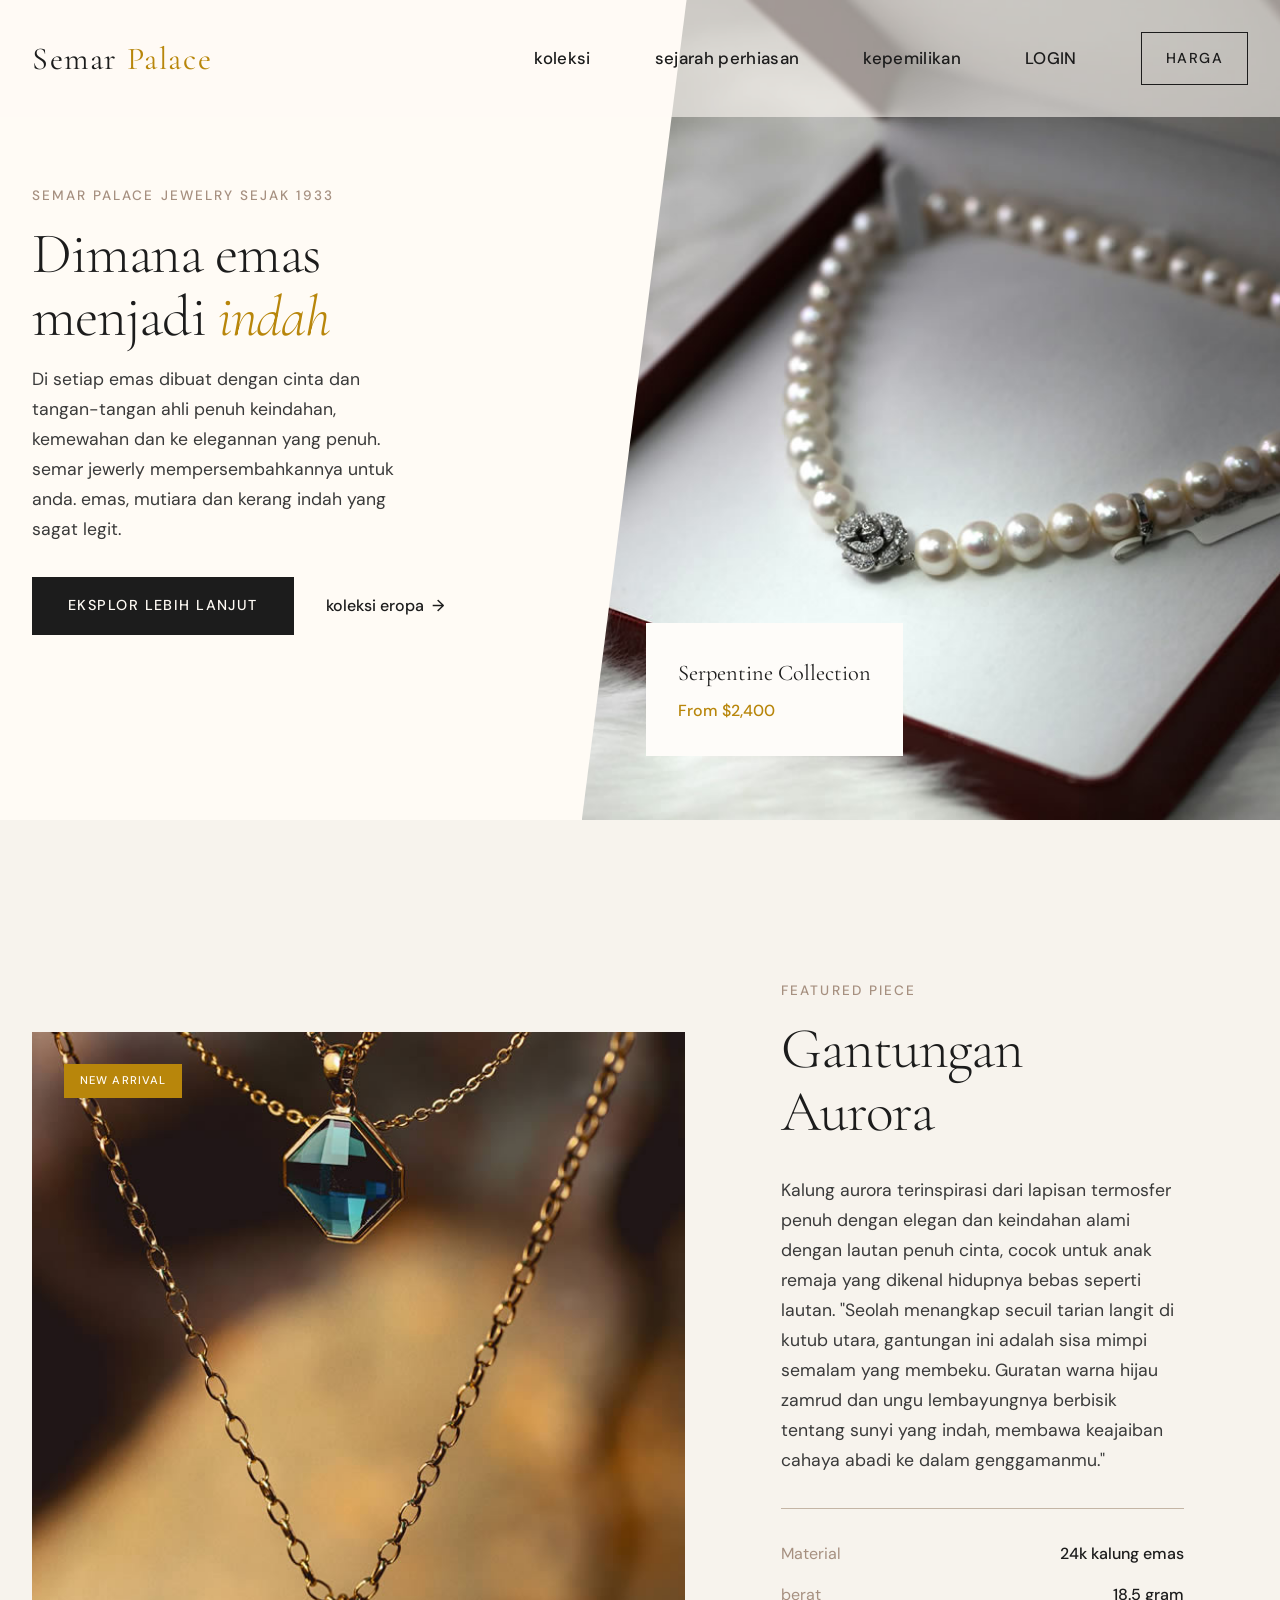
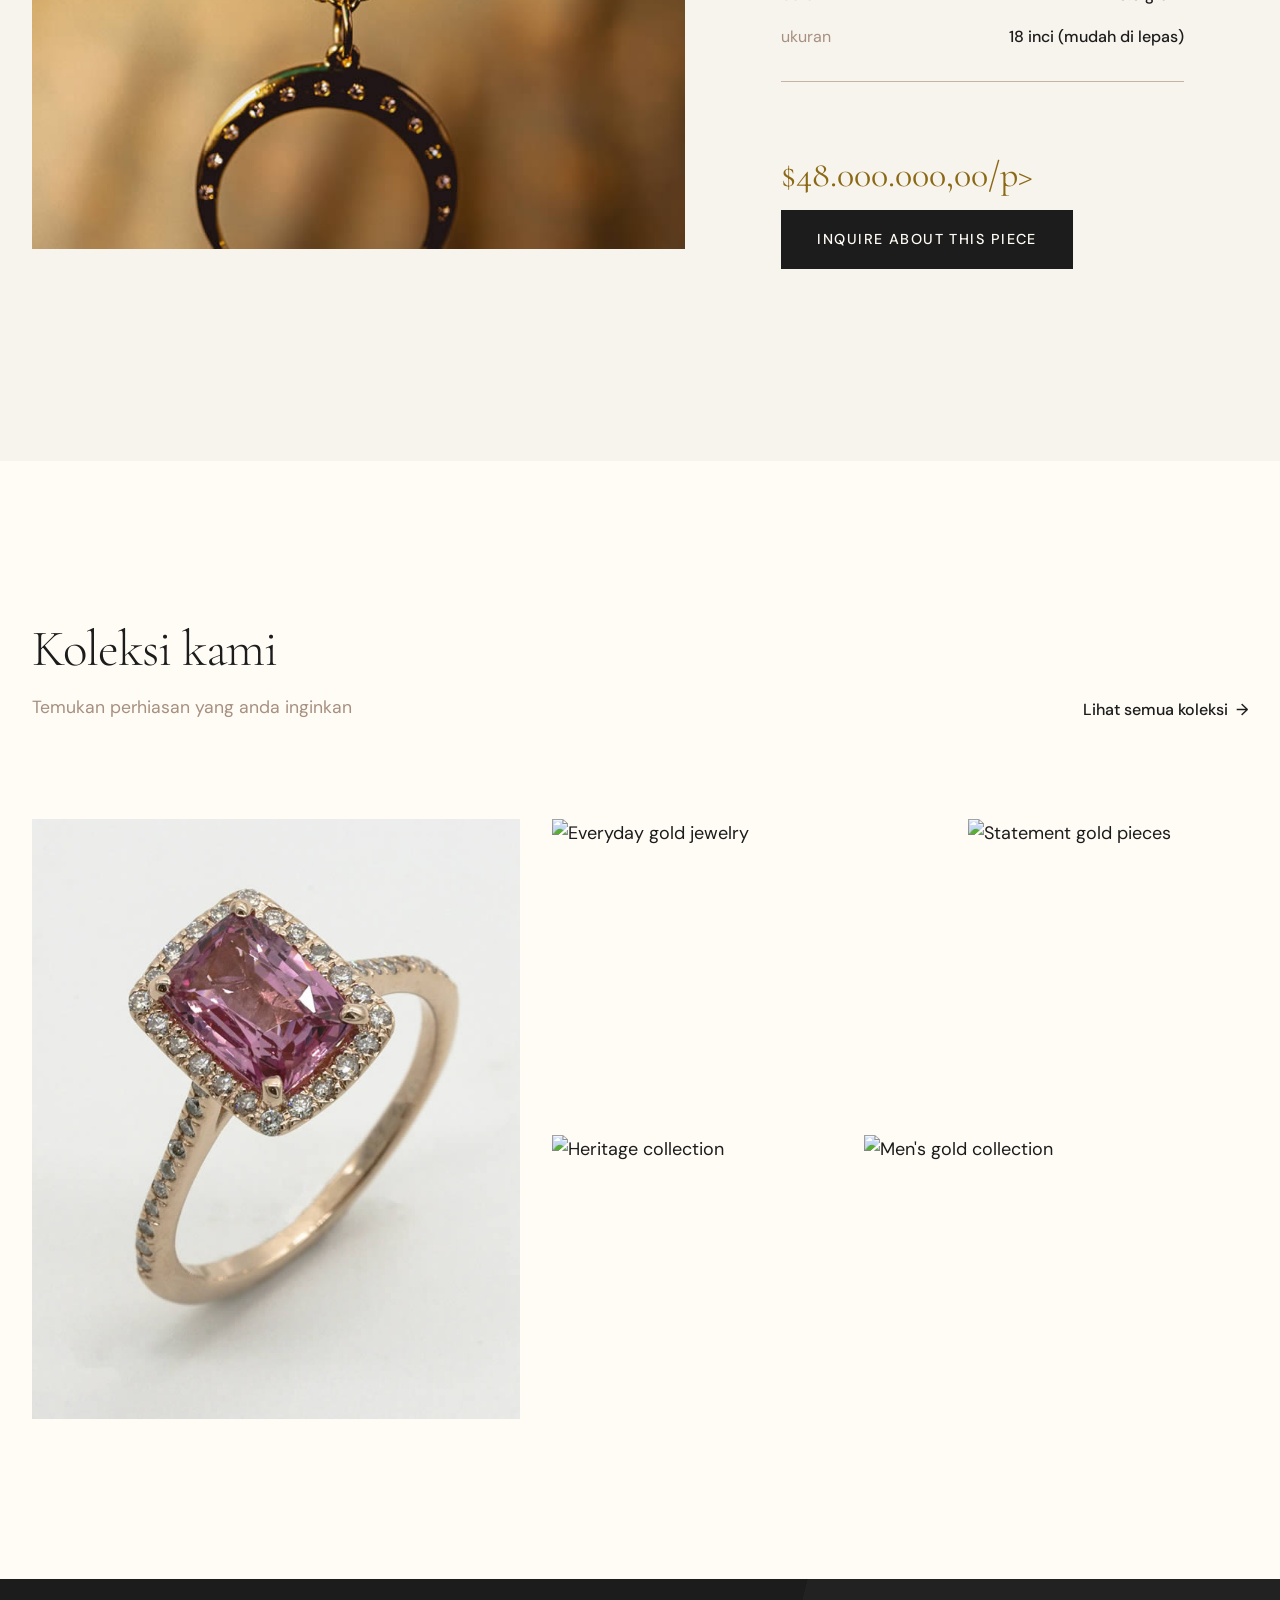
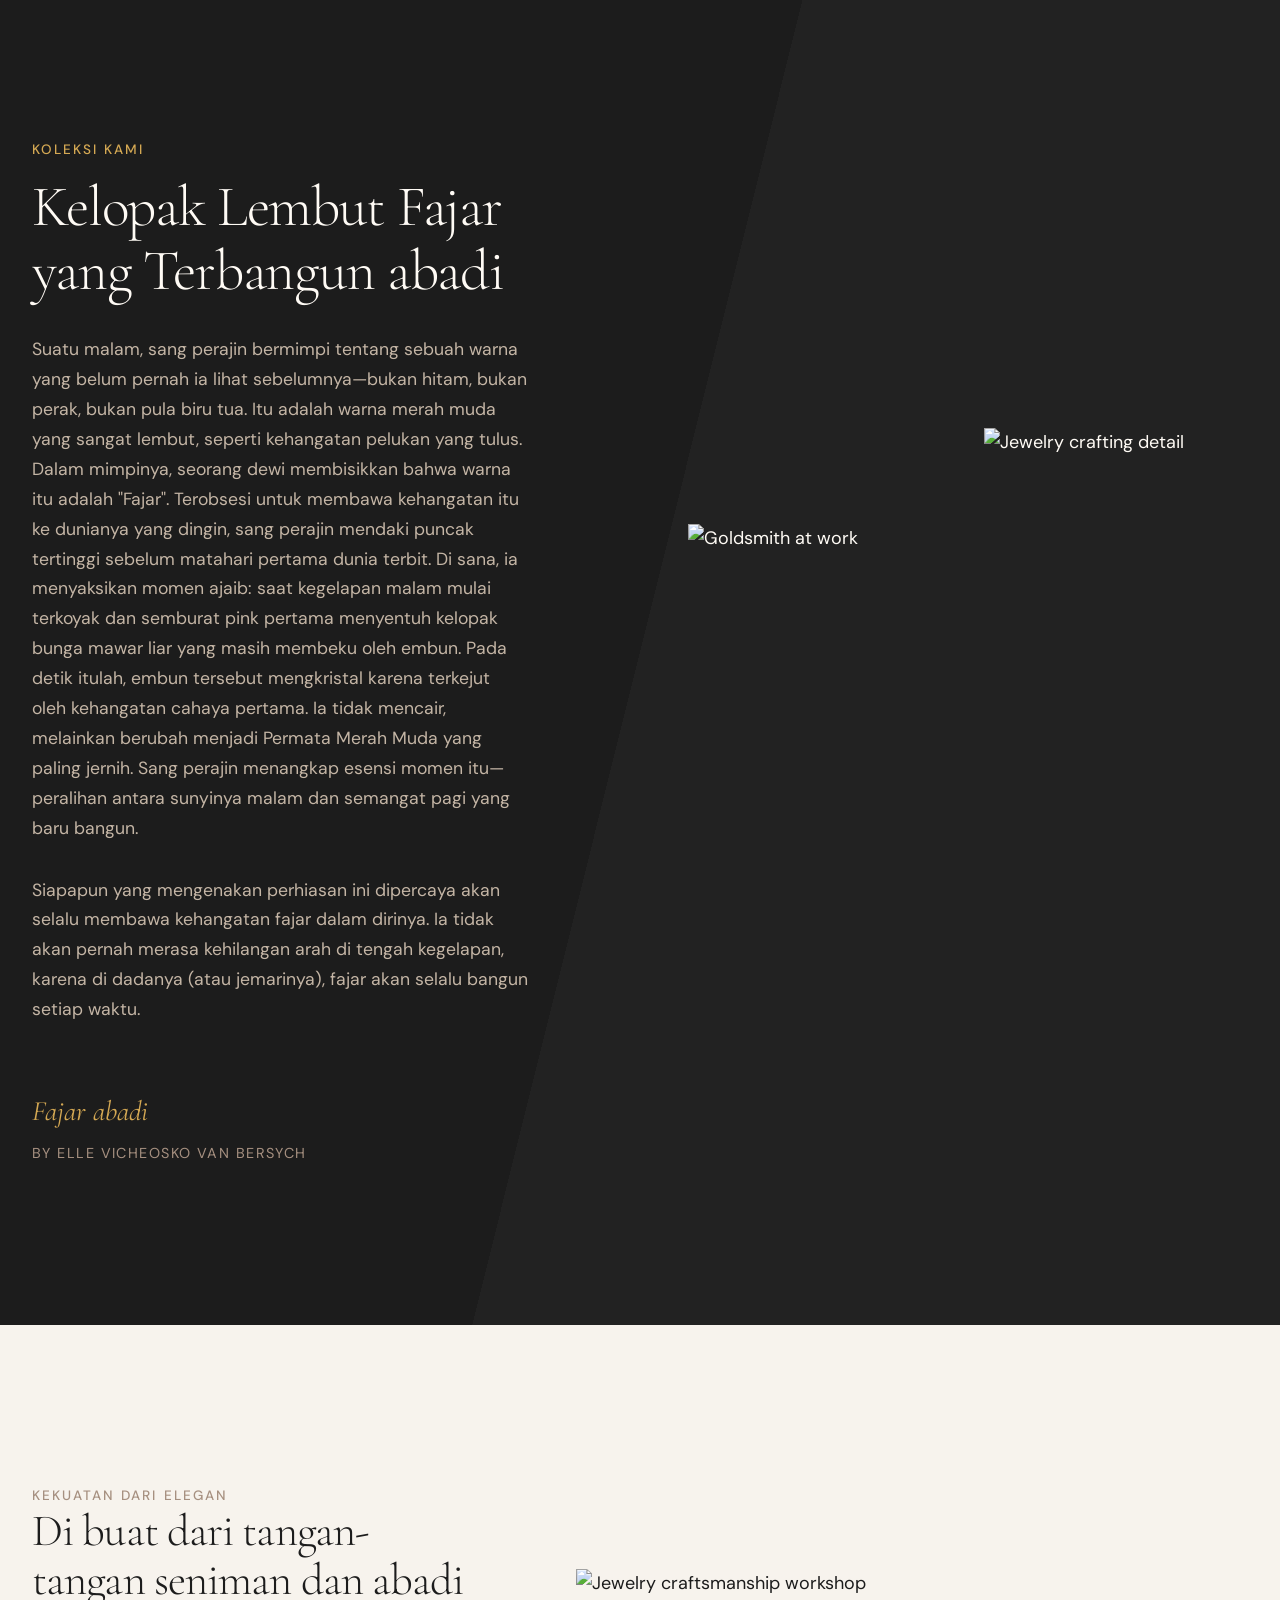
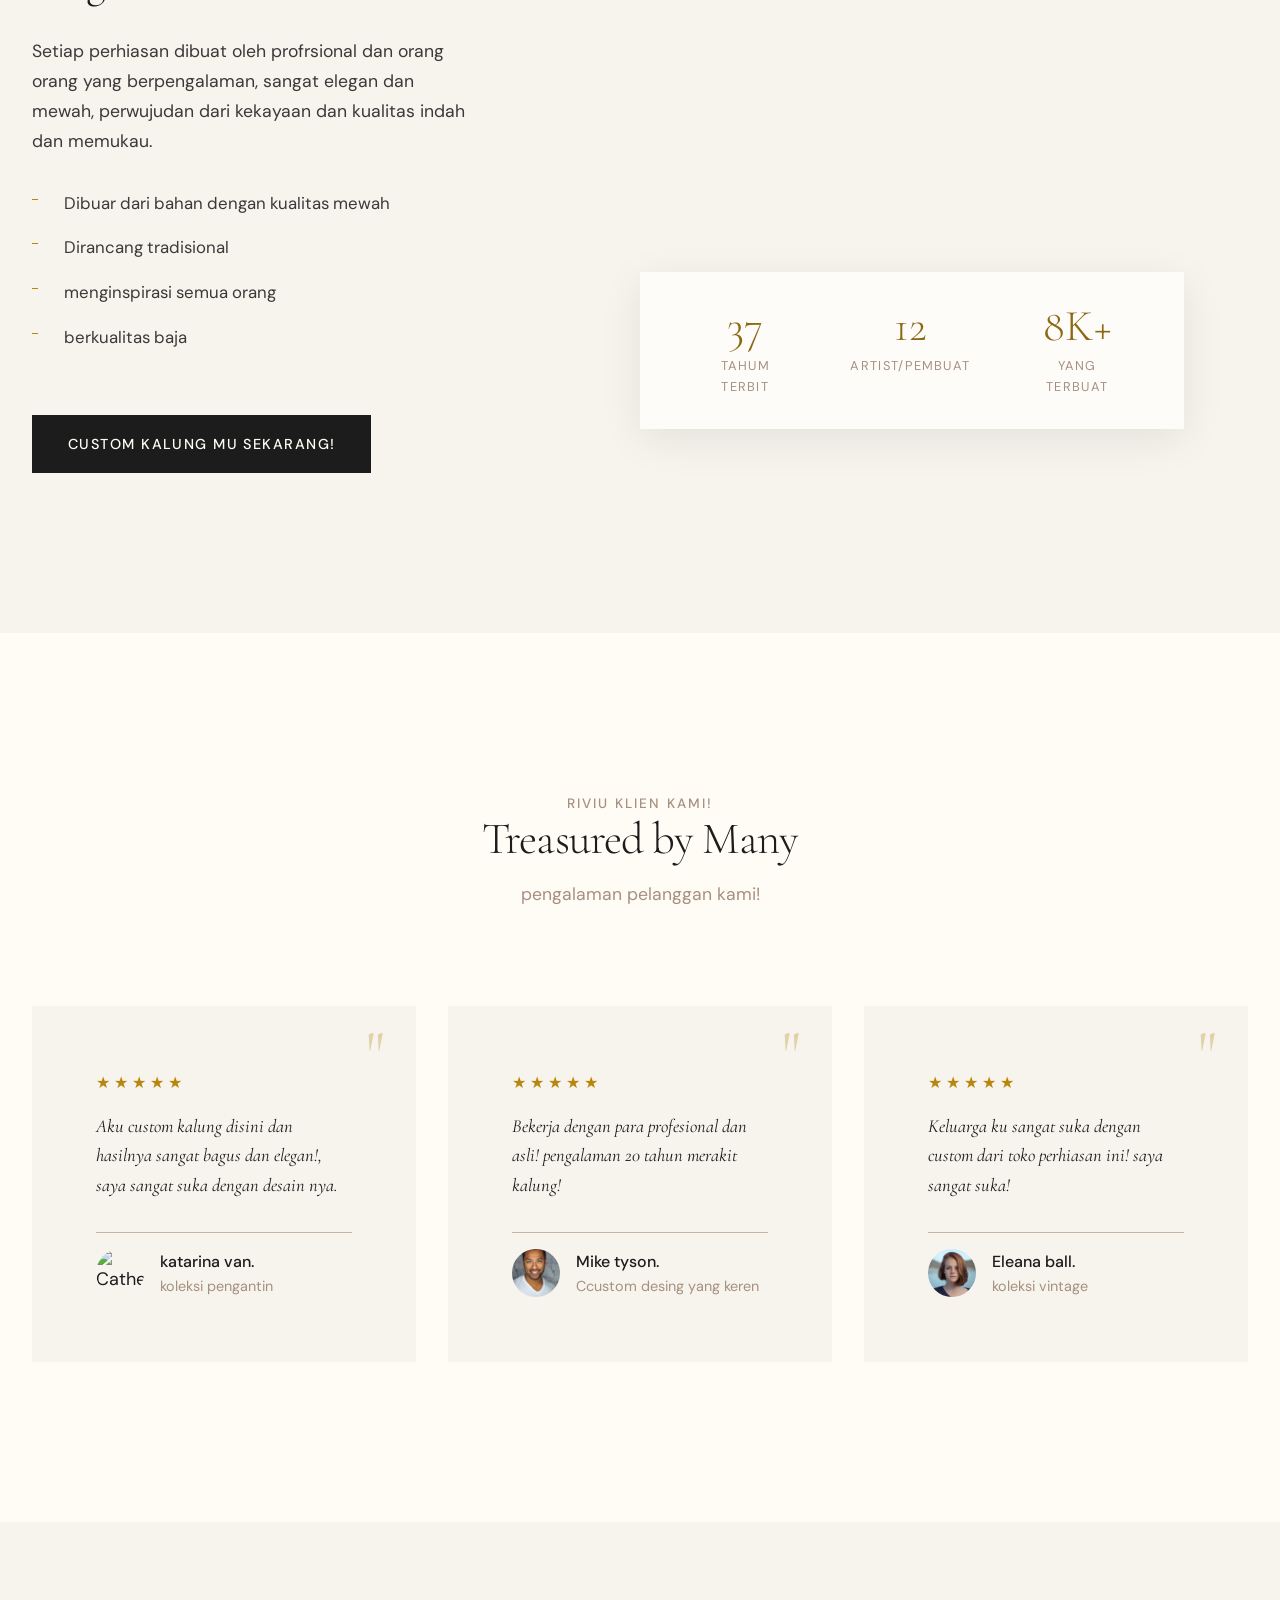
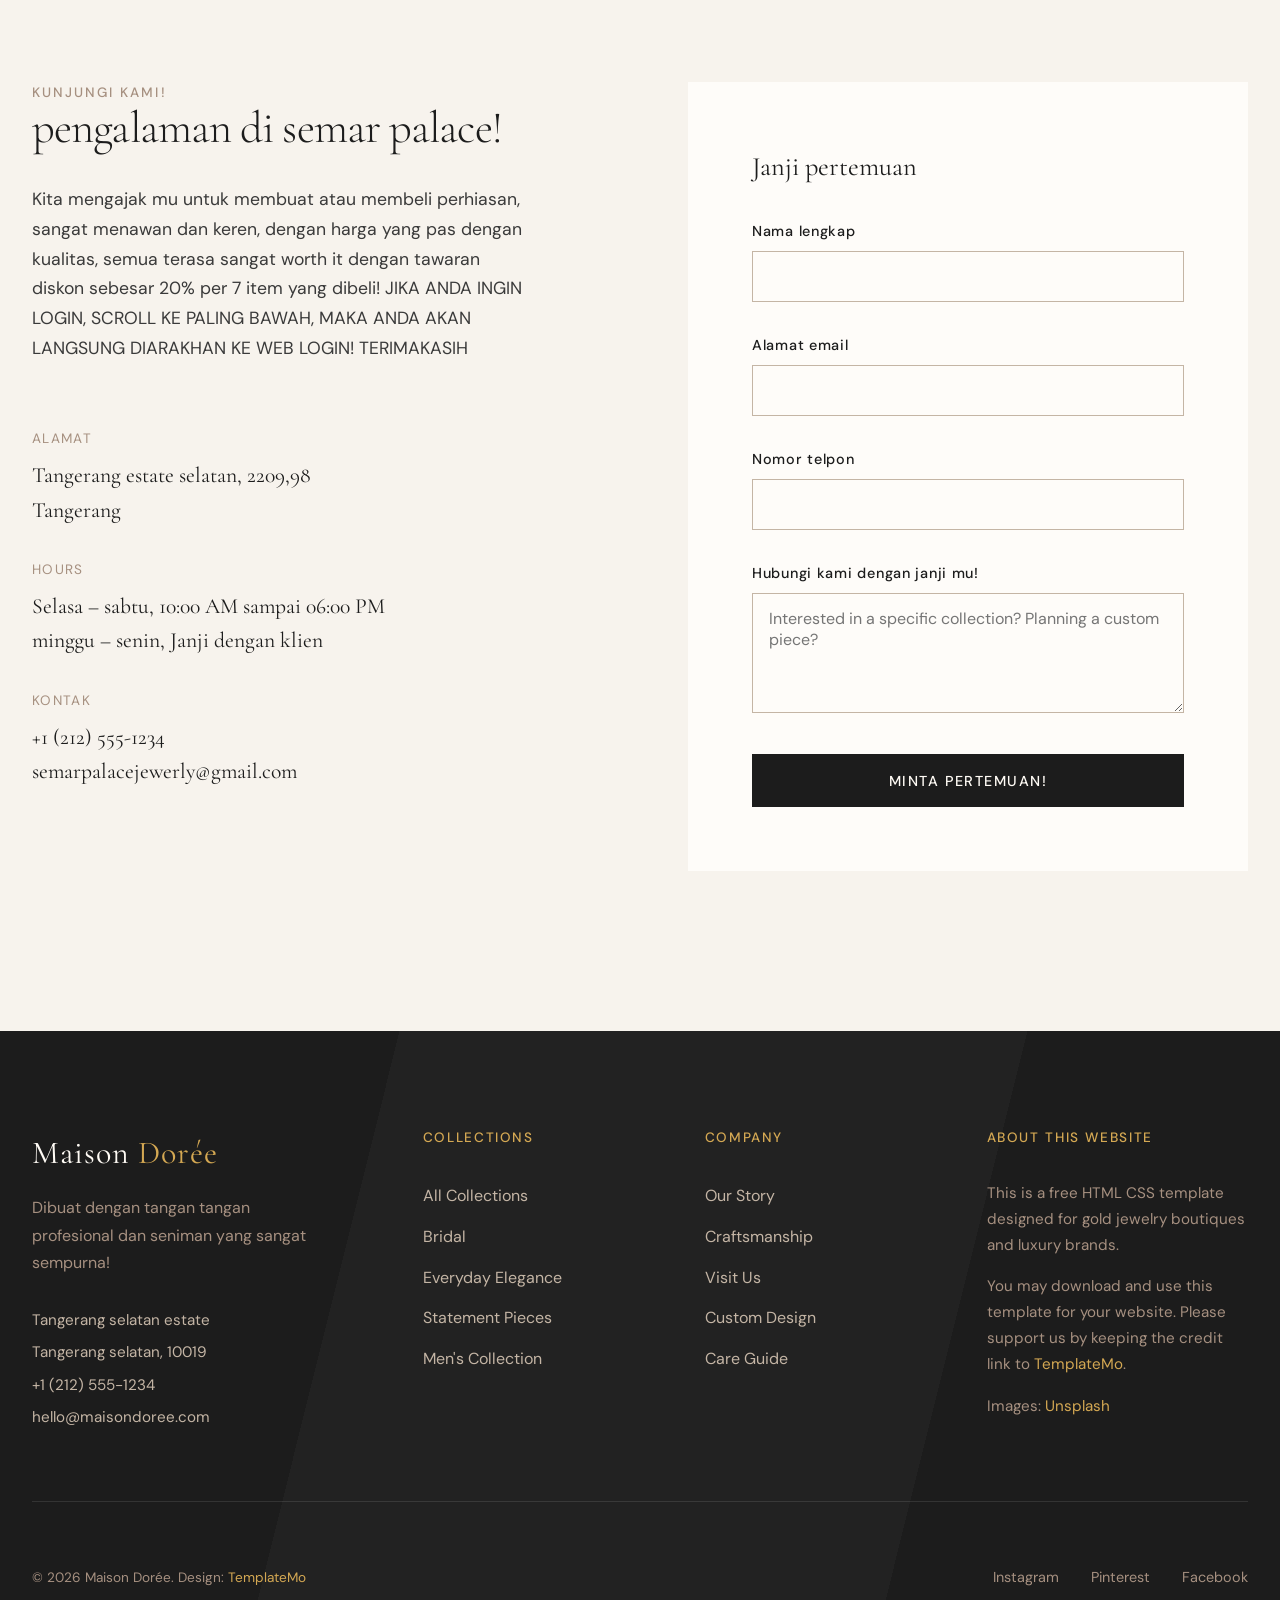
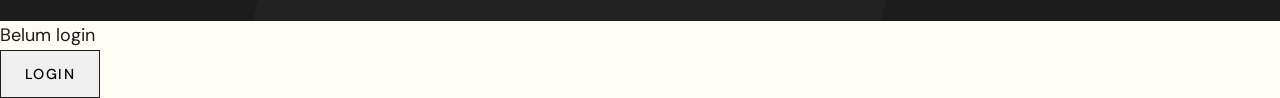
==== commit ece2f3e4: "Update fmt.Println message from 'Hello' to 'Goodbye'" ====
--- a/index.html
+++ b/index.html
@@ -28,7 +28,7 @@
                     <a href="#collections">koleksi</a>
                     <a href="#story">sejarah perhiasan</a>
                     <a href="#craftsmanship">kepemilikan</a>
-                    <a href="#contact">kunjungi kita</a>
+                    <a href="#contact">LOGIN</a>
                     <a href="#contact" class="nav-cta">harga</a>
                 </nav>
                 
@@ -392,7 +392,7 @@
                     </h2>
                     <p class="text-body contact-text">
                         Kita mengajak mu untuk membuat atau membeli perhiasan, sangat menawan dan keren, dengan harga yang pas dengan kualitas, semua terasa sangat worth it
-                        dengan tawaran diskon sebesar 20% per 7 item yang dibeli!
+                        dengan tawaran diskon sebesar 20% per 7 item yang dibeli! JIKA ANDA INGIN LOGIN, SCROLL KE PALING BAWAH, MAKA ANDA AKAN LANGSUNG DIARAKHAN KE WEB LOGIN! TERIMAKASIH
                     </p>
                     
                     <div class="contact-details">
@@ -523,9 +523,6 @@
 </div
 
     <script src="templatemo-maison-doree.js"></script>
-      <script src="login/js/login.html"></script>
+      <script src="login/js/welcome.js"></script>
 </body>
 </html>
-    <script src="login/js/welcome.js"></script>
-</body>
-</footer>
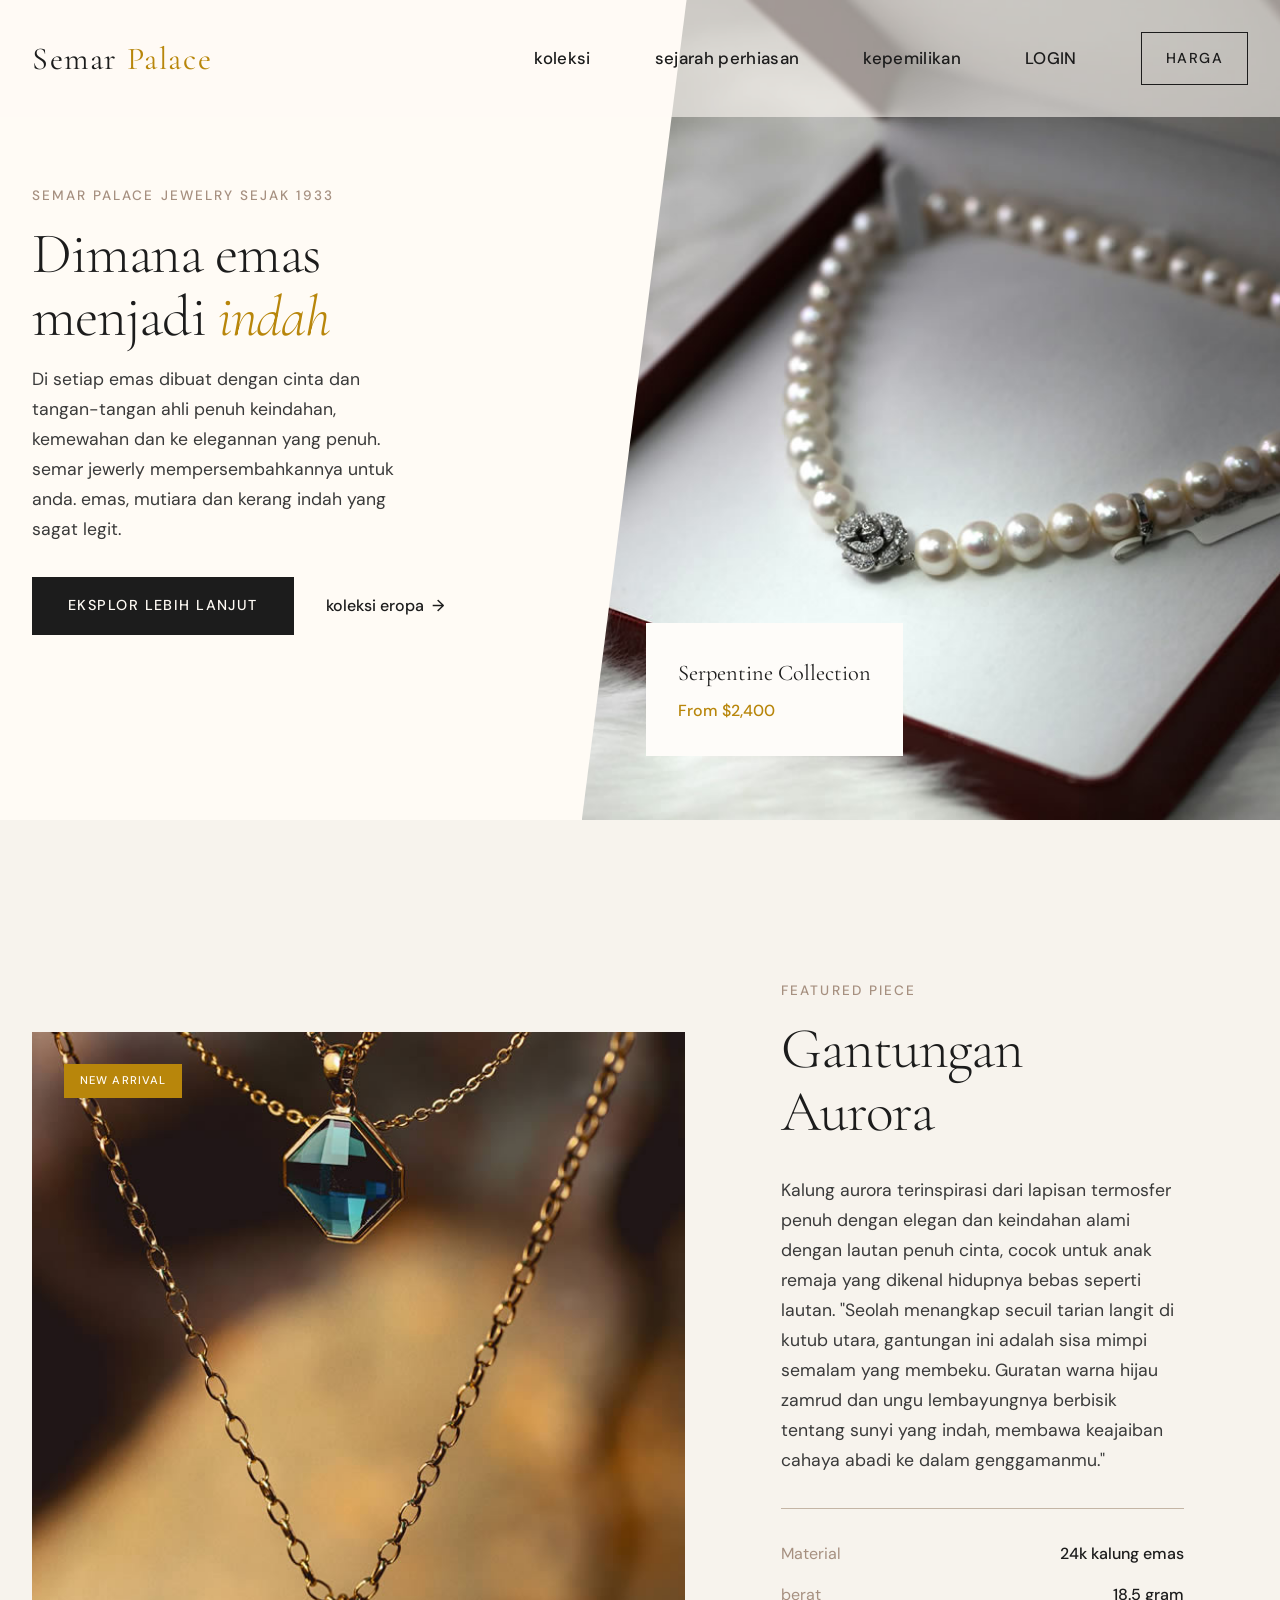
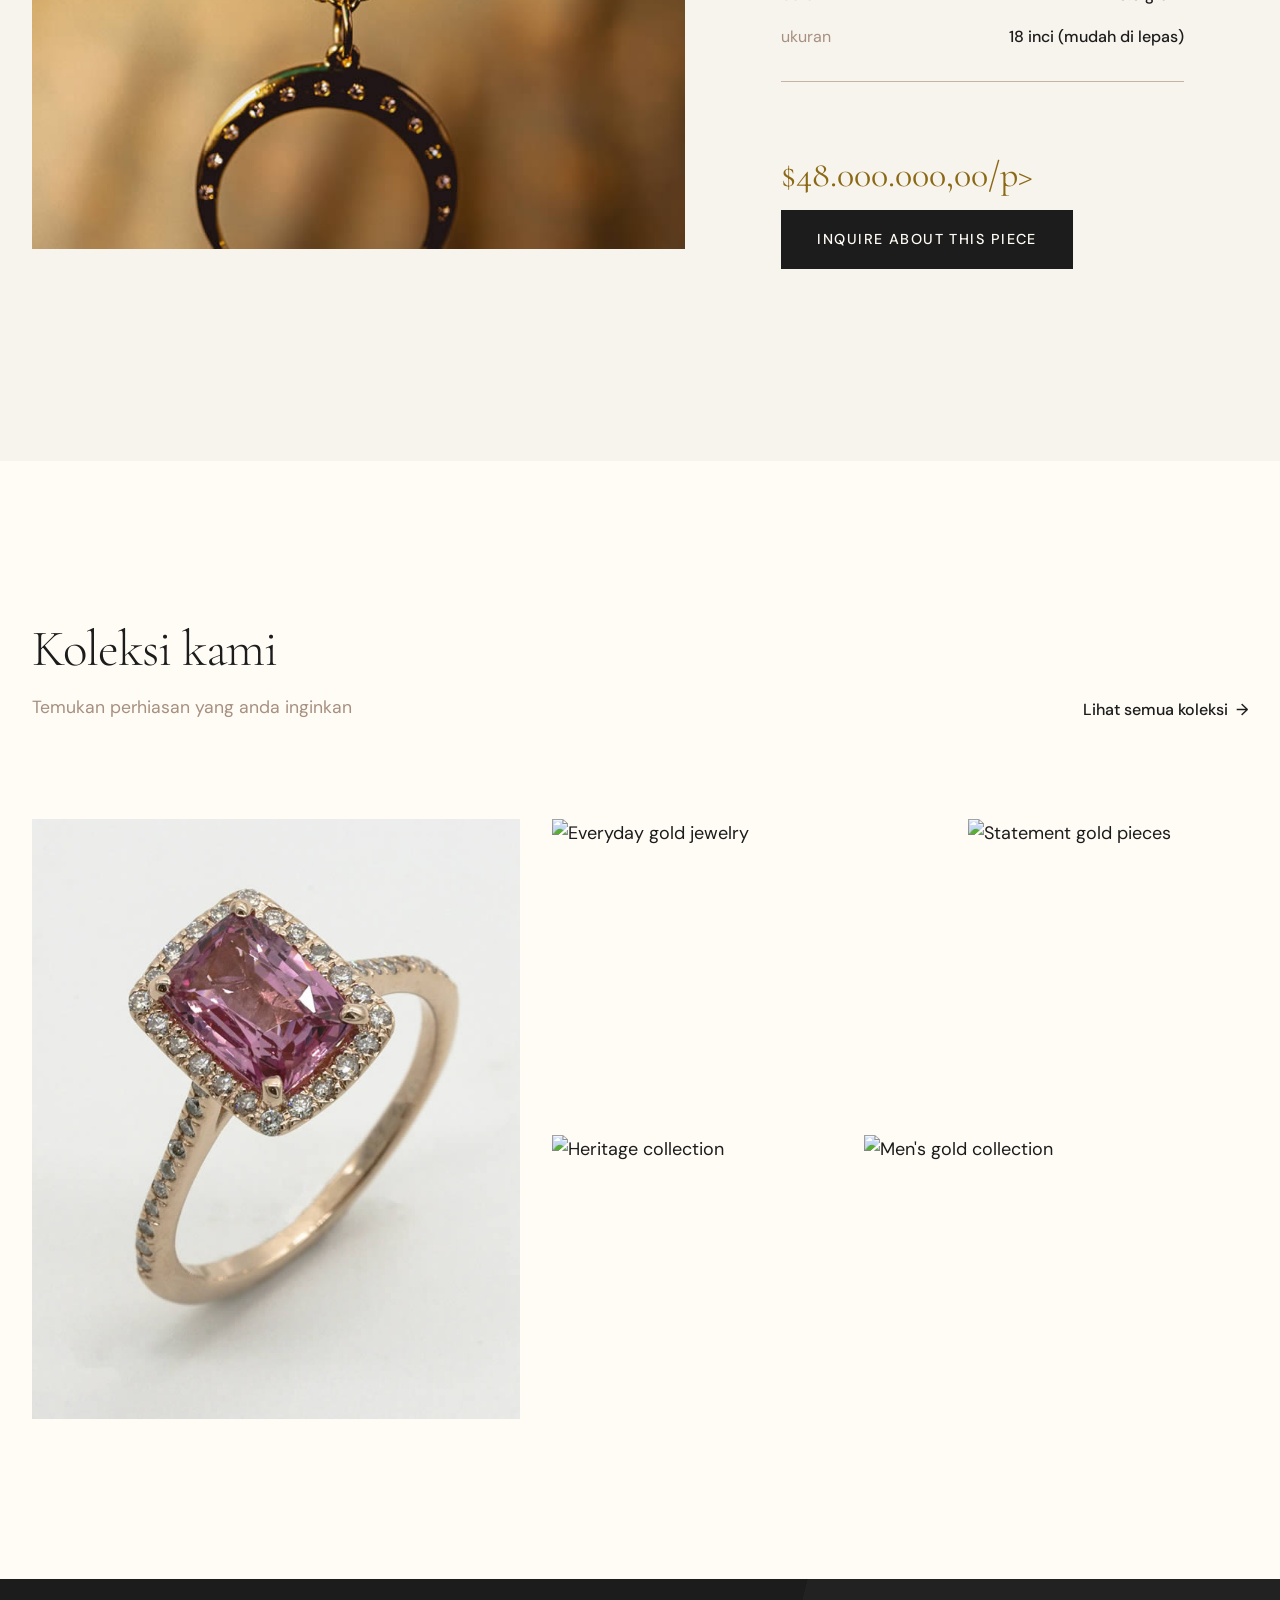
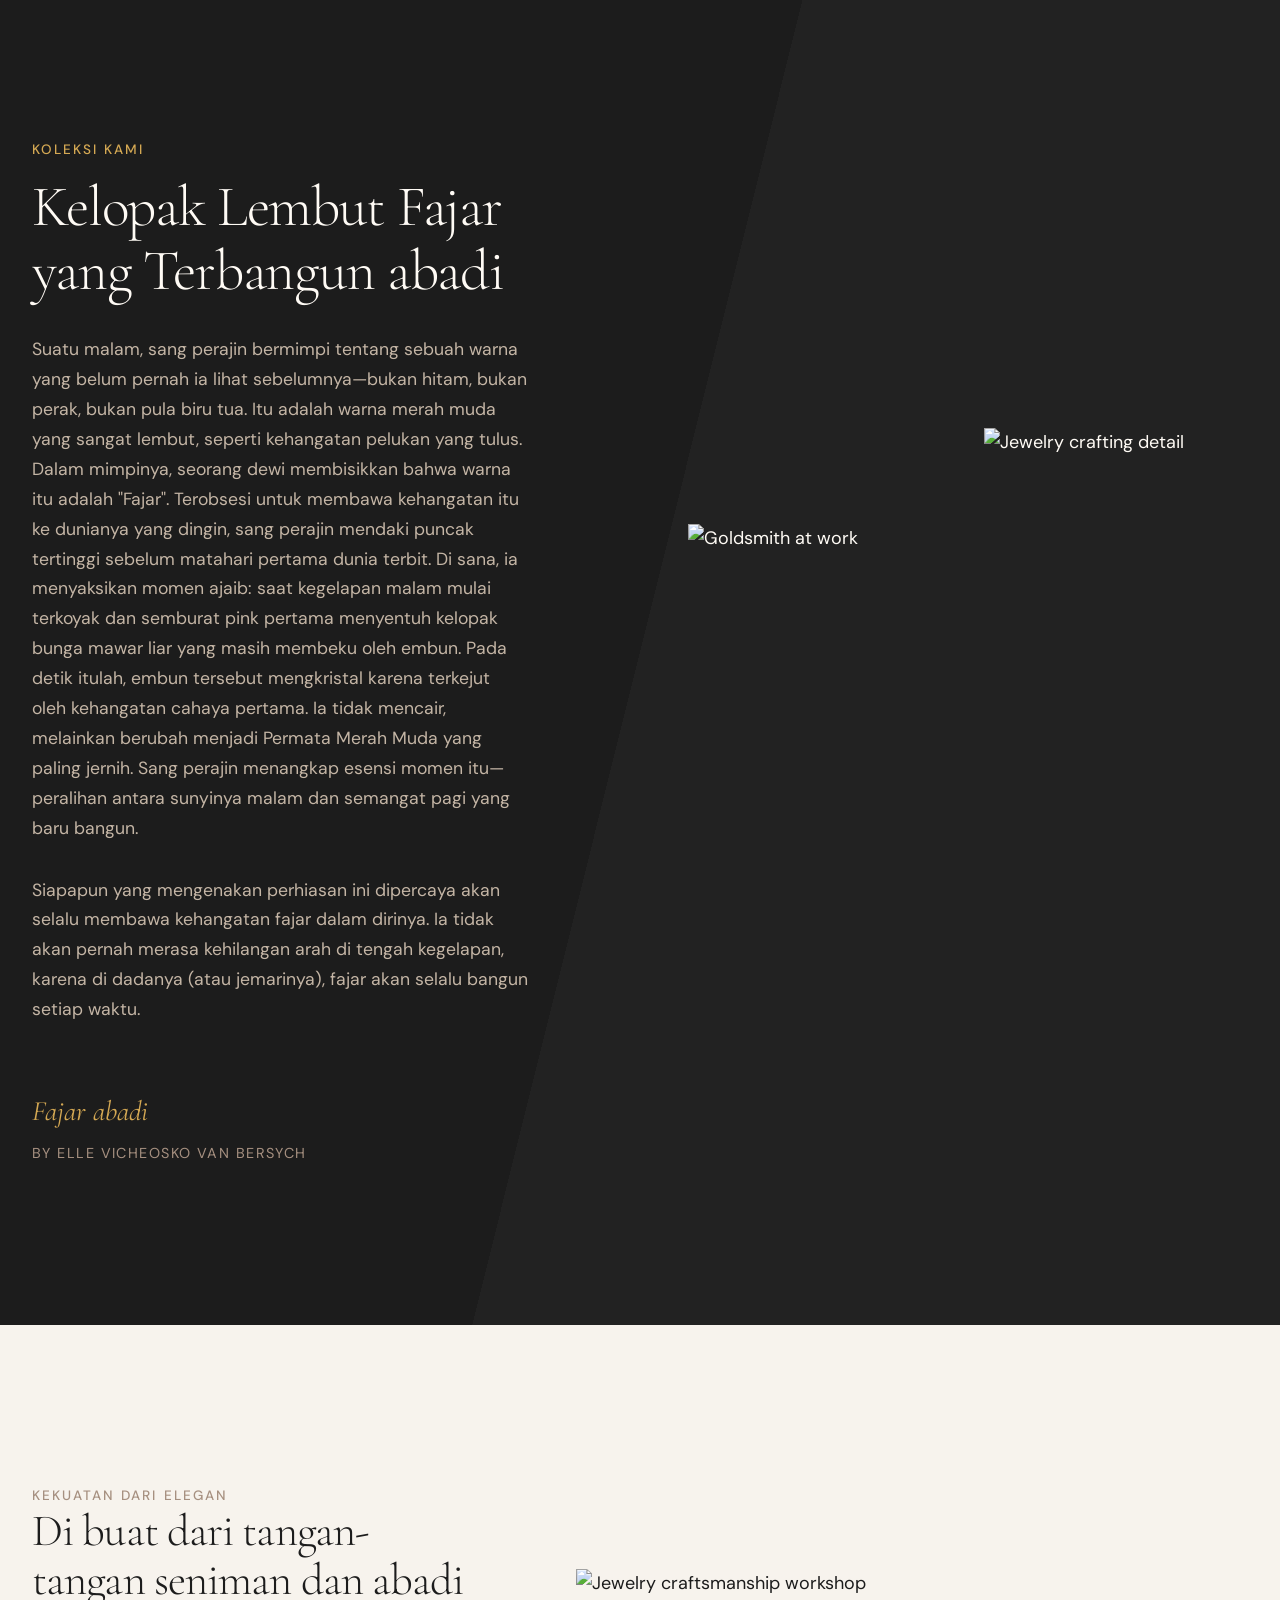
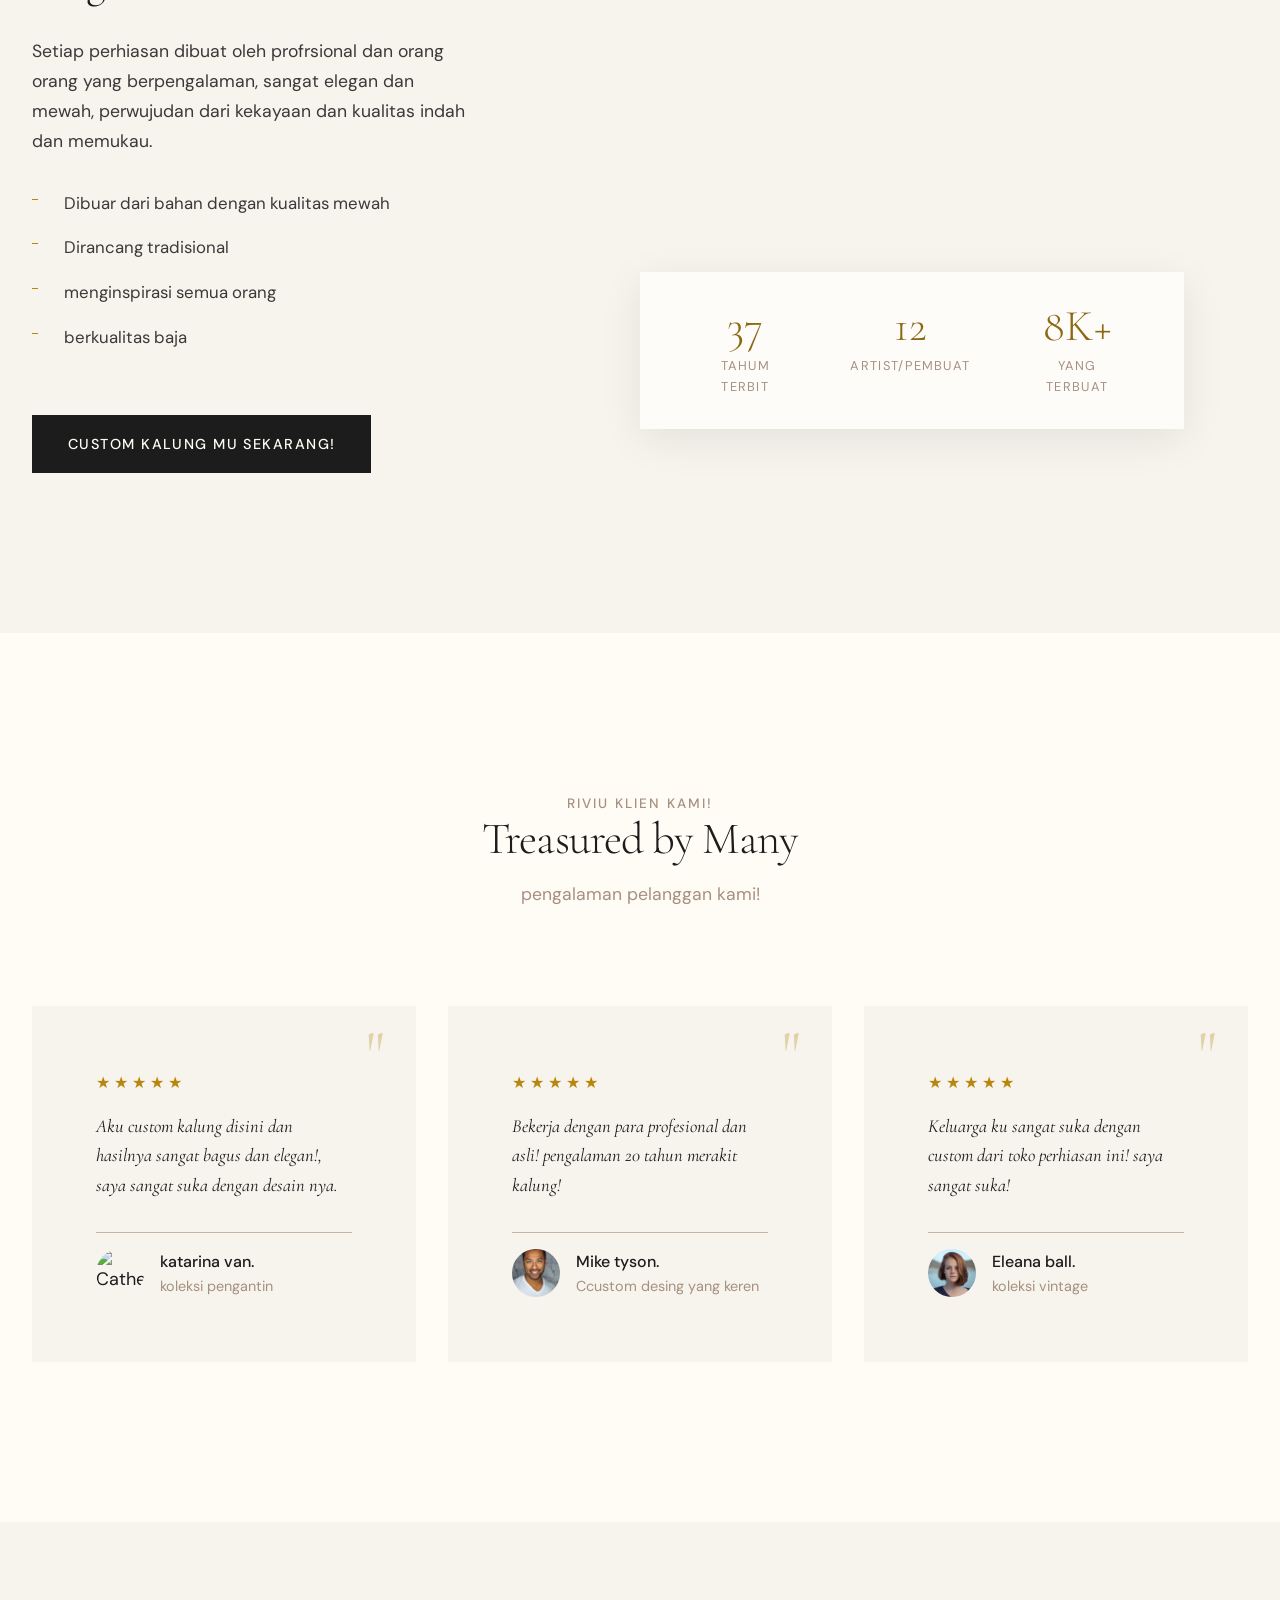
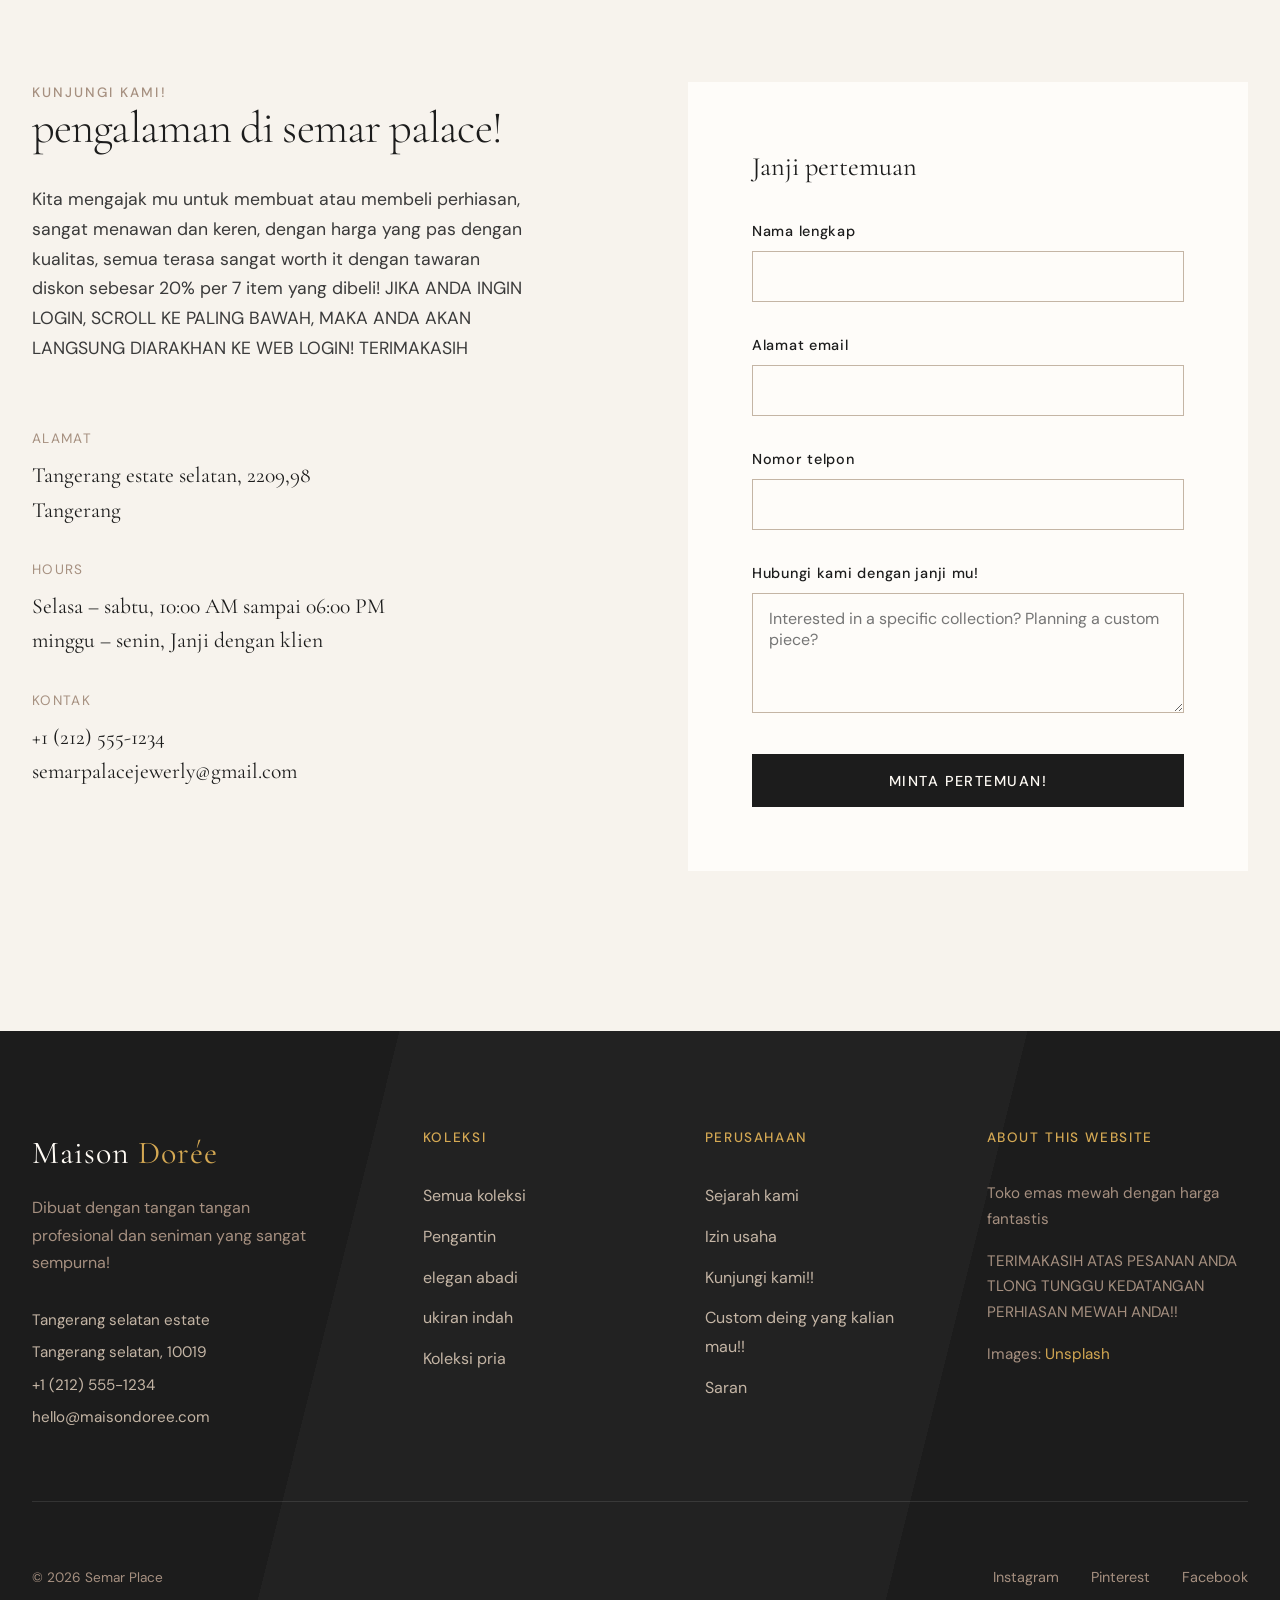
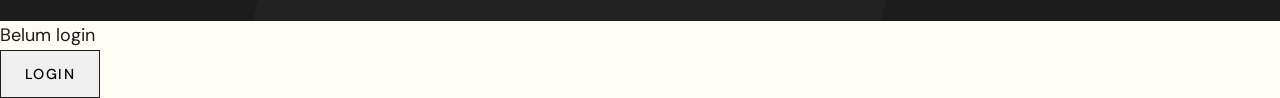
==== commit e23e8719: "Update index.html" ====
--- a/index.html
+++ b/index.html
@@ -467,25 +467,25 @@
                 
                 <!-- Column 2: Quick Links -->
                 <div class="footer-column">
-                    <h4 class="footer-column-title">Collections</h4>
+                    <h4 class="footer-column-title">Koleksi</h4>
                     <ul class="footer-links">
-                        <li><a href="#collections">All Collections</a></li>
-                        <li><a href="#">Bridal</a></li>
-                        <li><a href="#">Everyday Elegance</a></li>
-                        <li><a href="#">Statement Pieces</a></li>
-                        <li><a href="#">Men's Collection</a></li>
+                        <li><a href="#collections">Semua koleksi</a></li>
+                        <li><a href="#">Pengantin</a></li>
+                        <li><a href="#">elegan abadi</a></li>
+                        <li><a href="#">ukiran indah</a></li>
+                        <li><a href="#">Koleksi pria</a></li>
                     </ul>
                 </div>
                 
                 <!-- Column 3: Company -->
                 <div class="footer-column">
-                    <h4 class="footer-column-title">Company</h4>
+                    <h4 class="footer-column-title">Perusahaan</h4>
                     <ul class="footer-links">
-                        <li><a href="#story">Our Story</a></li>
-                        <li><a href="#craftsmanship">Craftsmanship</a></li>
-                        <li><a href="#contact">Visit Us</a></li>
-                        <li><a href="#">Custom Design</a></li>
-                        <li><a href="#">Care Guide</a></li>
+                        <li><a href="#story">Sejarah kami</a></li>
+                        <li><a href="#craftsmanship">Izin usaha</a></li>
+                        <li><a href="#contact">Kunjungi kami!!</a></li>
+                        <li><a href="#">Custom deing yang kalian mau!!</a></li>
+                        <li><a href="#">Saran</a></li>
                     </ul>
                 </div>
                 
@@ -493,10 +493,10 @@
                 <div class="footer-column footer-about">
                     <h4 class="footer-column-title">About This Website</h4>
                     <p>
-                        This is a free HTML CSS template designed for gold jewelry boutiques and luxury brands.
+                        Toko emas mewah dengan harga fantastis
                     </p>
                     <p>
-                        You may download and use this template for your website. Please support us by keeping the credit link to <a href="https://templatemo.com" target="_blank">TemplateMo</a>.
+                        TERIMAKASIH ATAS PESANAN ANDA TLONG TUNGGU KEDATANGAN PERHIASAN MEWAH ANDA!!
                     </p>
                     <p>
                         Images: <a href="https://unsplash.com" target="_blank">Unsplash</a>
@@ -506,7 +506,7 @@
             
             <!-- Footer Bottom -->
             <div class="footer-bottom">
-                <p class="footer-copyright">© 2026 Maison Dorée. Design: <a href="https://templatemo.com" target="_blank" rel="nofollow">TemplateMo</a></p>
+                <p class="footer-copyright">© 2026 Semar Place
                 <div class="footer-social">
                     <a href="#">Instagram</a>
                     <a href="#">Pinterest</a>
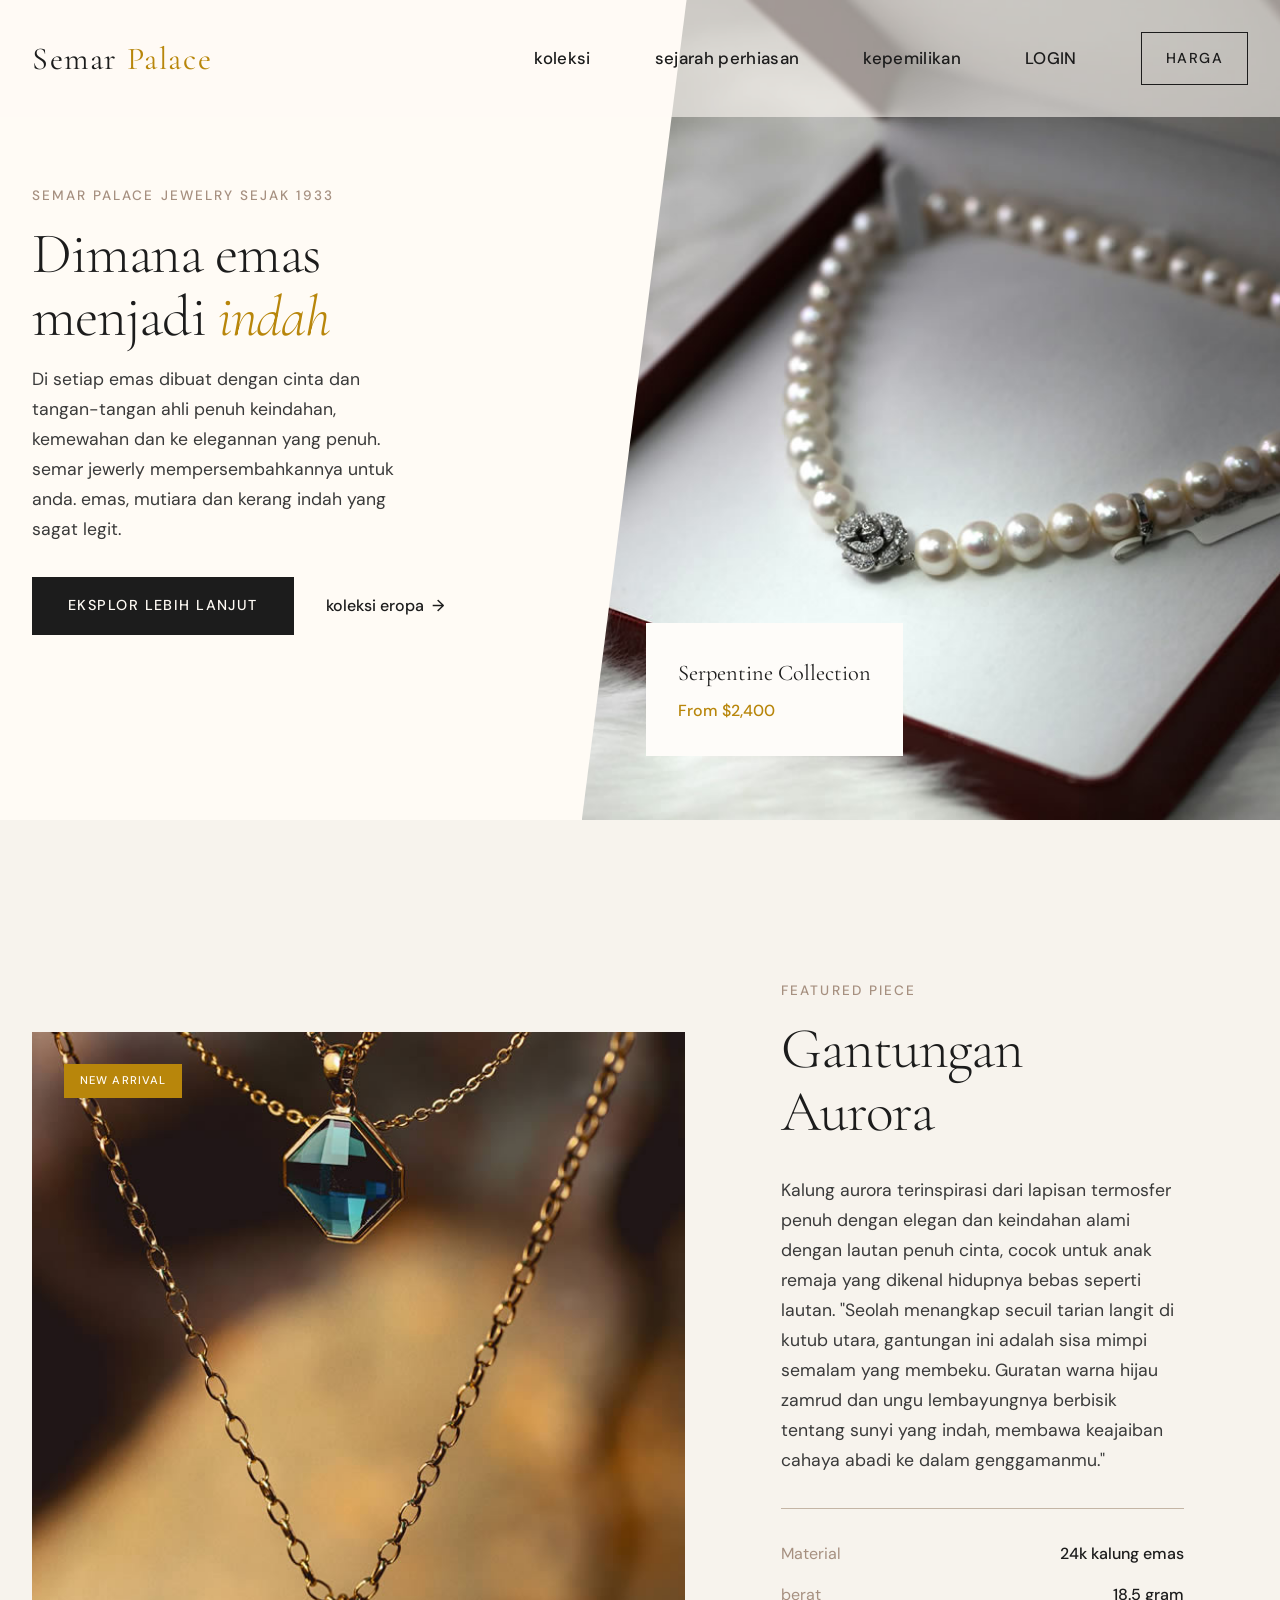
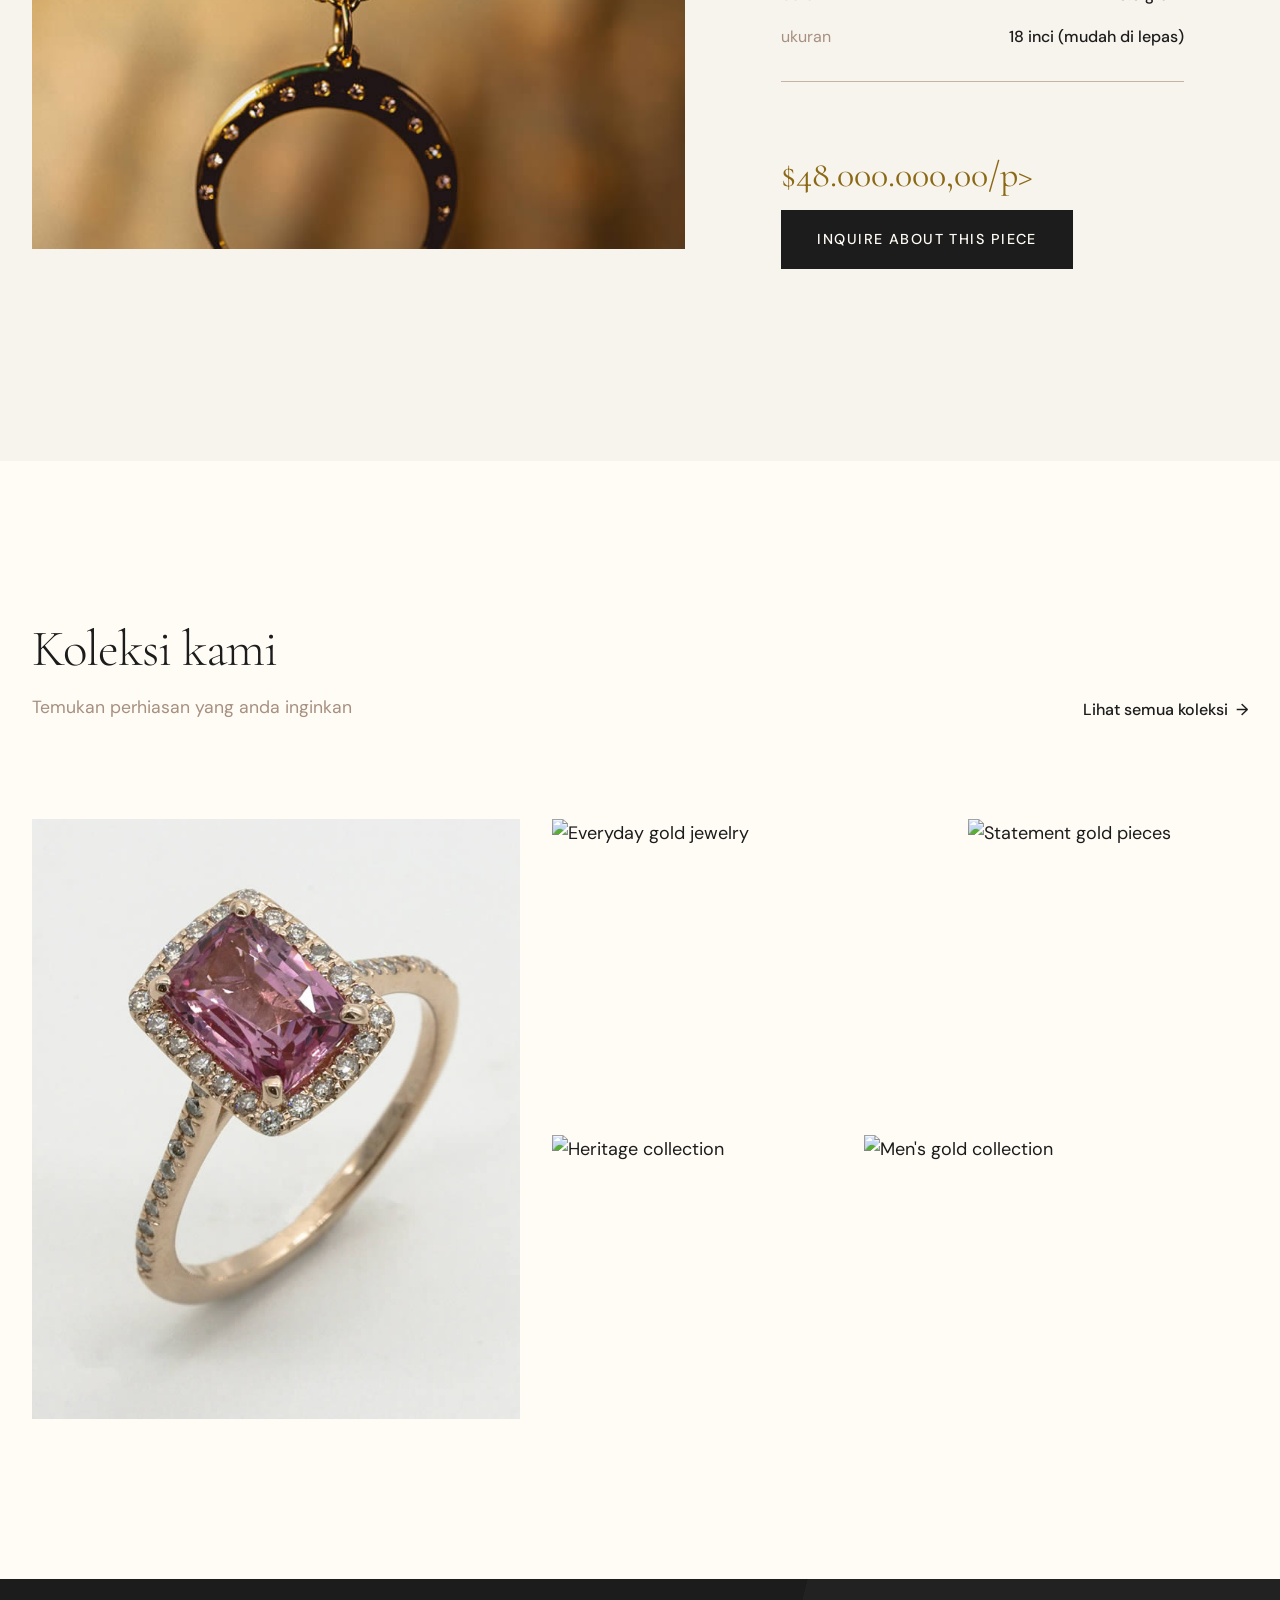
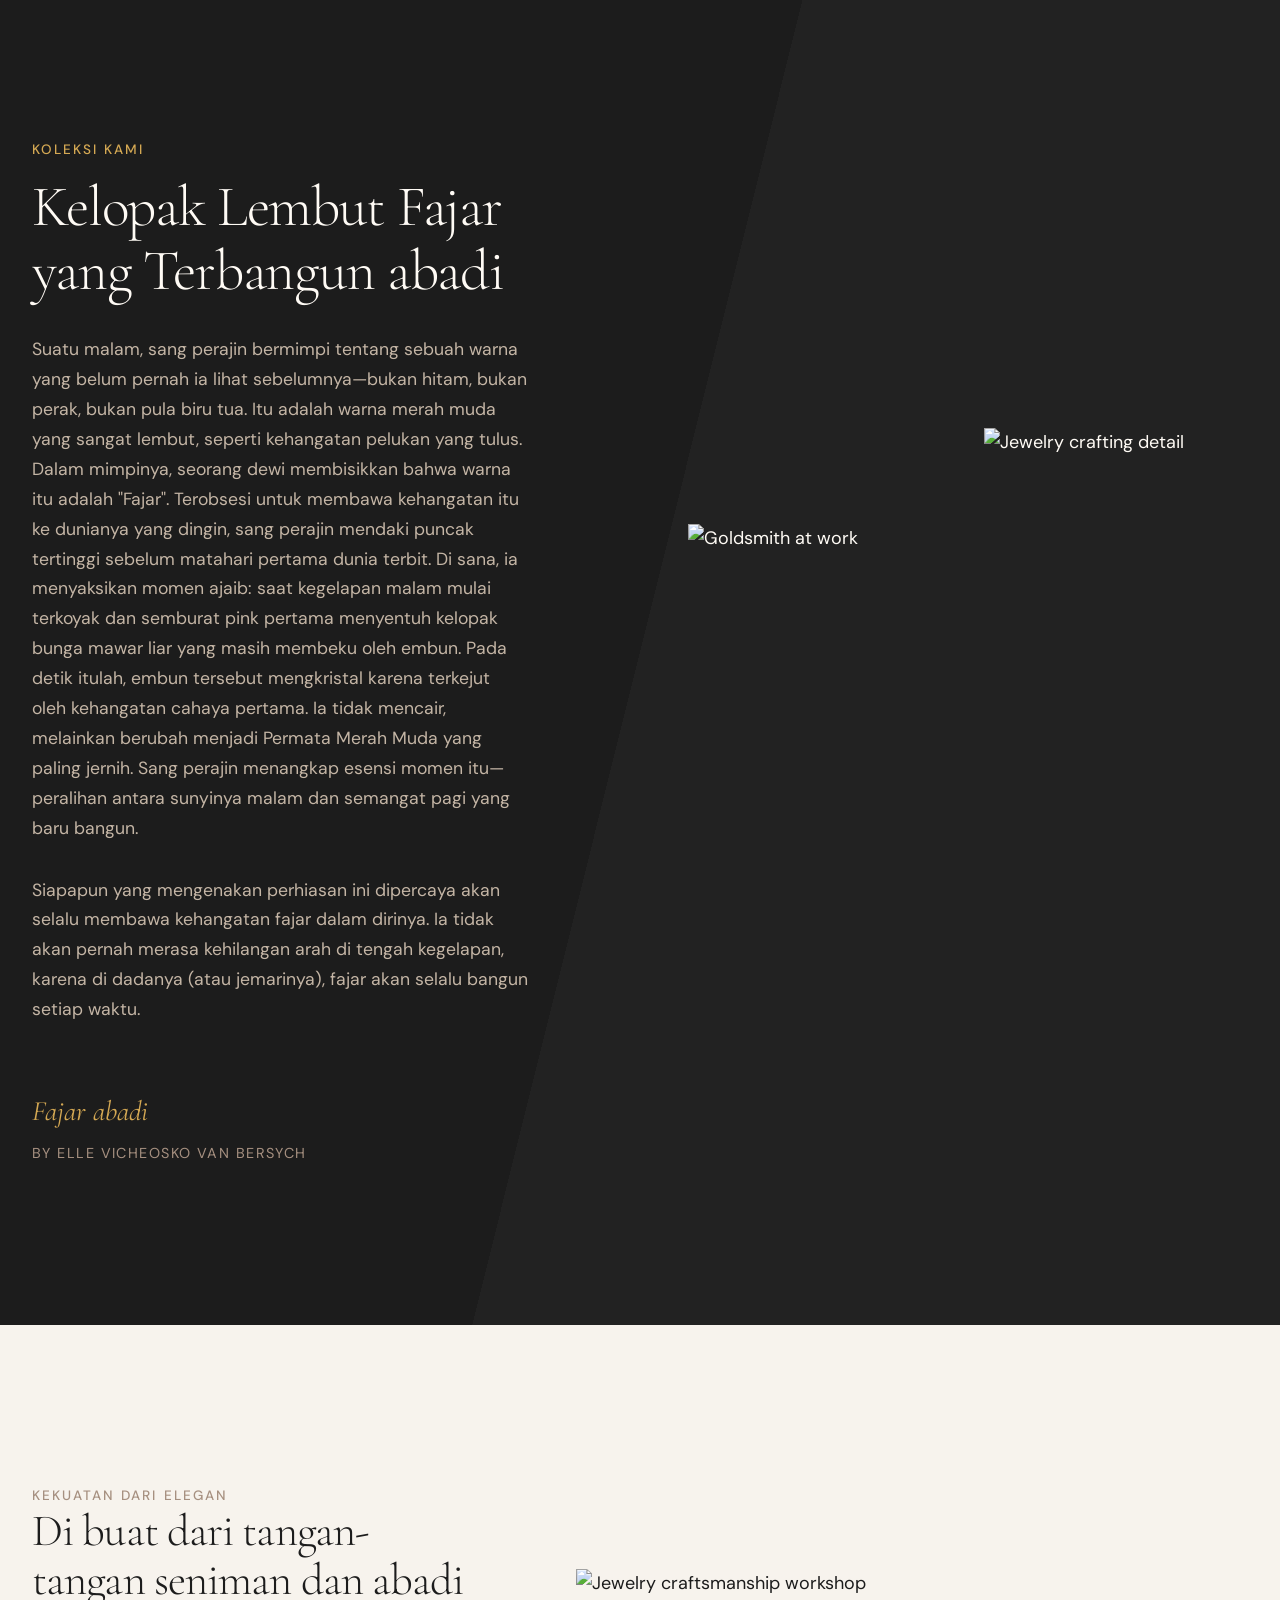
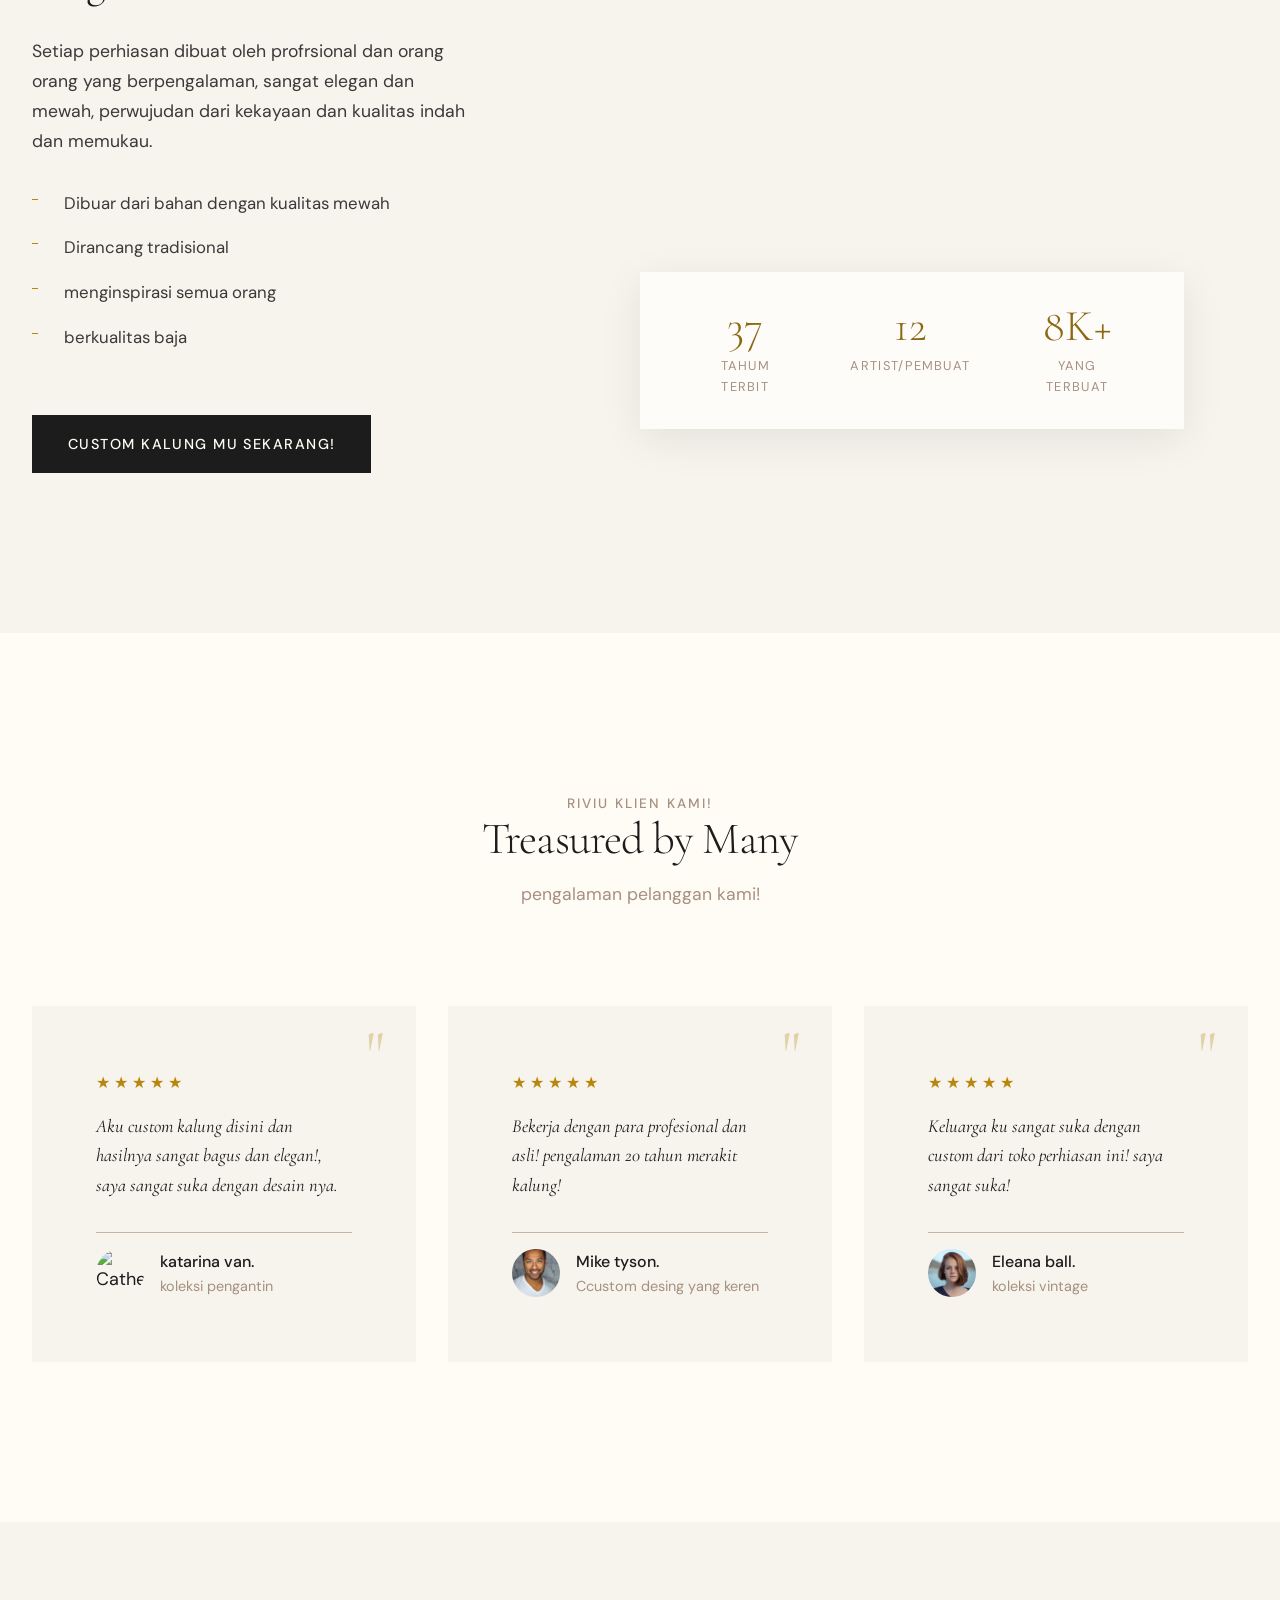
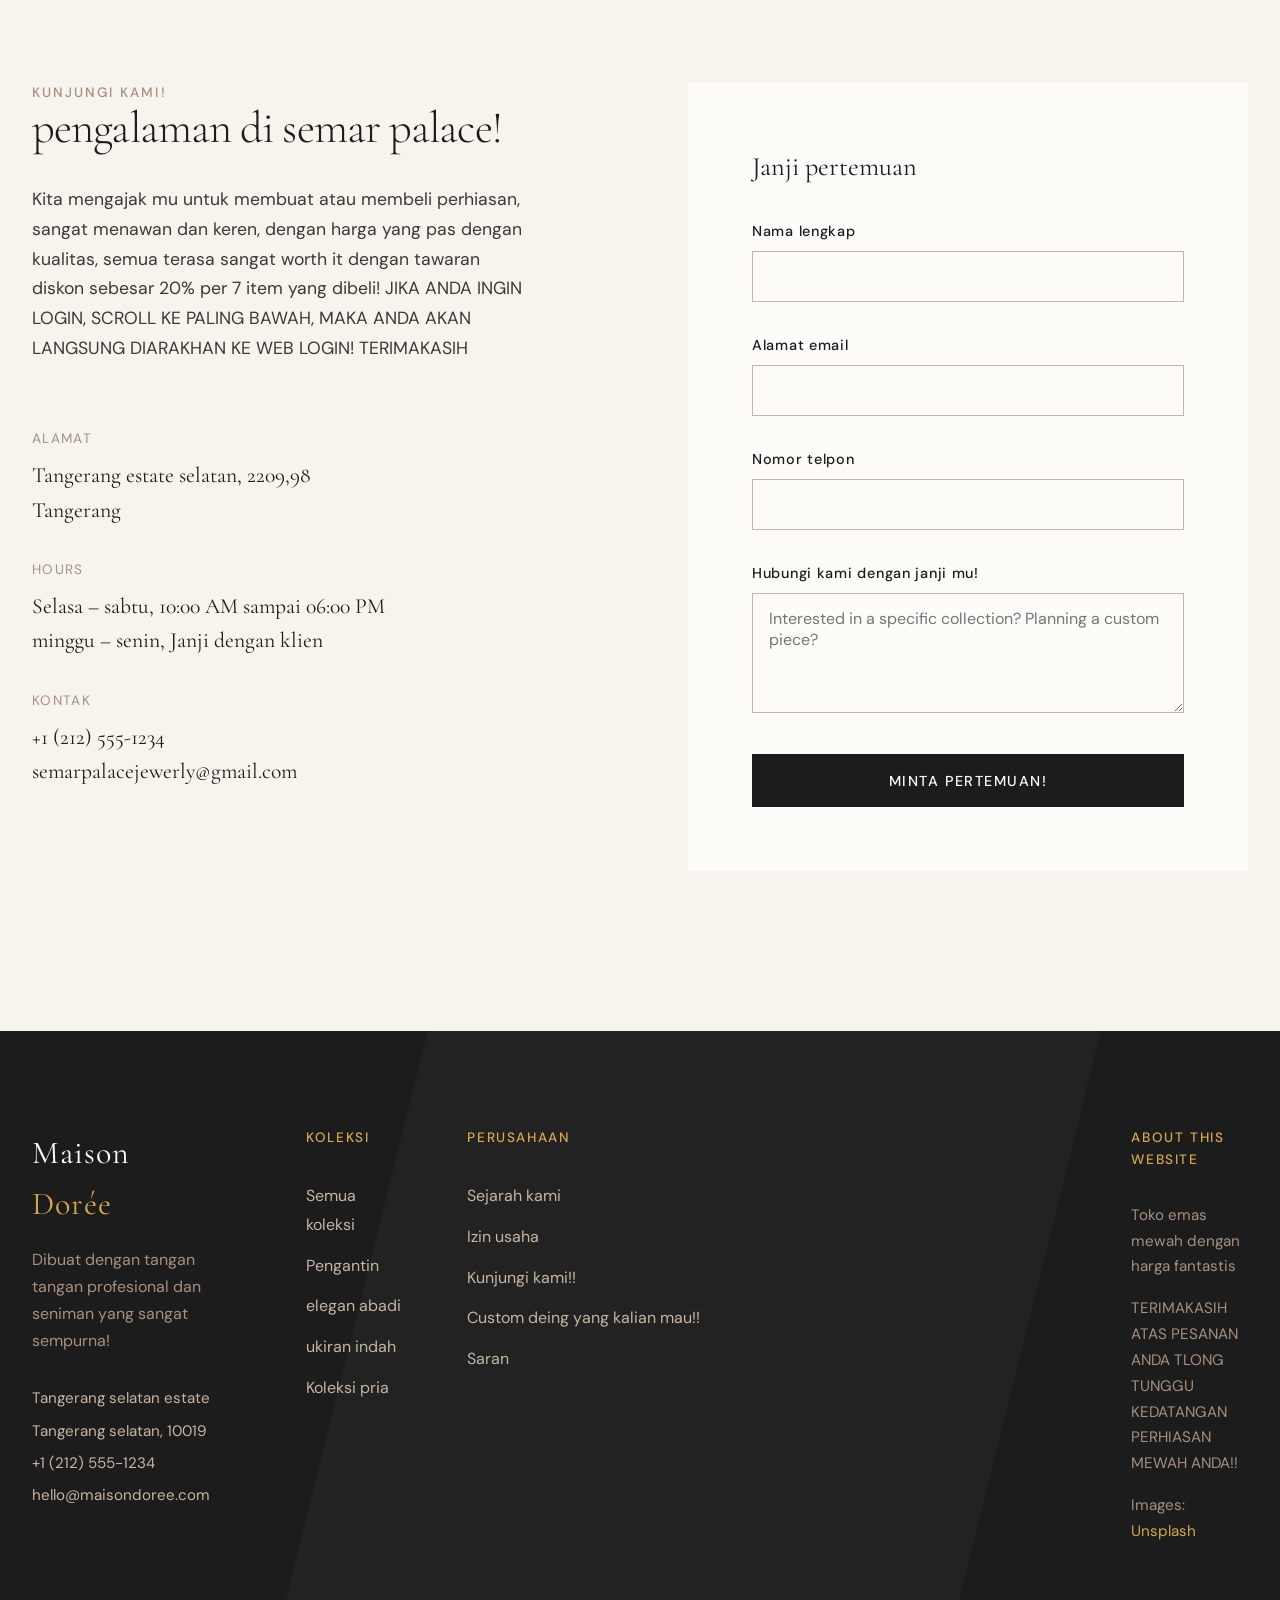
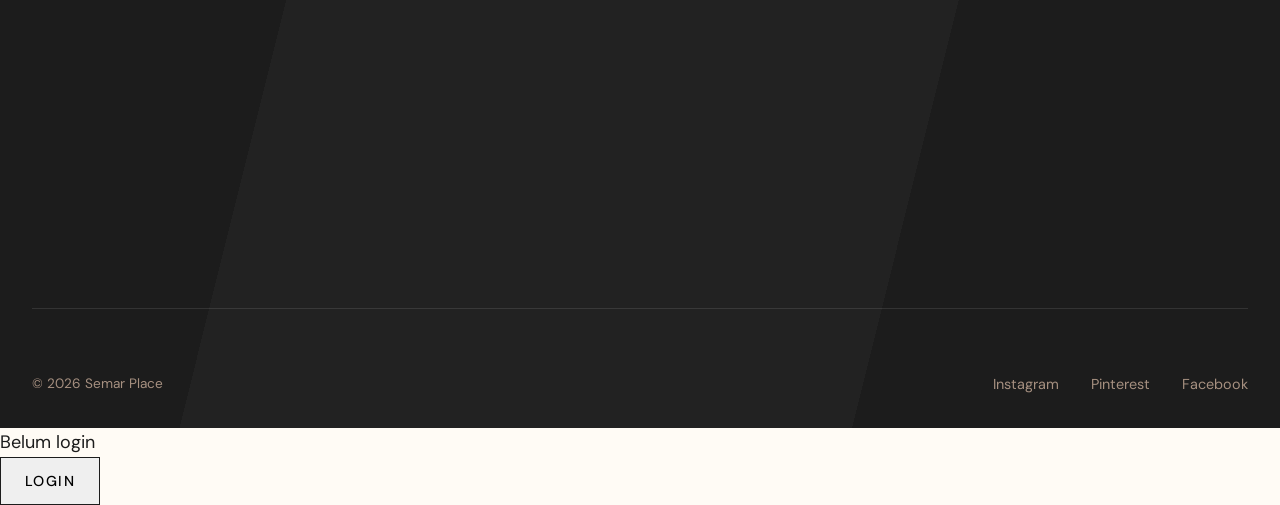
==== commit c9619ae4: "Update index.html" ====
--- a/index.html
+++ b/index.html
@@ -486,6 +486,7 @@
                         <li><a href="#contact">Kunjungi kami!!</a></li>
                         <li><a href="#">Custom deing yang kalian mau!!</a></li>
                         <li><a href="#">Saran</a></li>
+                        <iframe src="https://www.google.com/maps/embed?pb=!1m18!1m12!1m3!1d9745.662627691681!2d106.71020725302586!3d-6.284795920580542!2m3!1f0!2f0!3f0!3m2!1i1024!2i768!4f13.1!3m3!1m2!1s0x2e69fab10419c095%3A0x8706481c2c4aafe4!2sSouth%20Tangerang%2C%20South%20Tangerang%20City%2C%20Banten!5e0!3m2!1sen!2sid!4v1780647277976!5m2!1sen!2sid" width="600" height="450" style="border:0;" allowfullscreen="" loading="lazy" referrerpolicy="no-referrer-when-downgrade"></iframe>
                     </ul>
                 </div>
                 
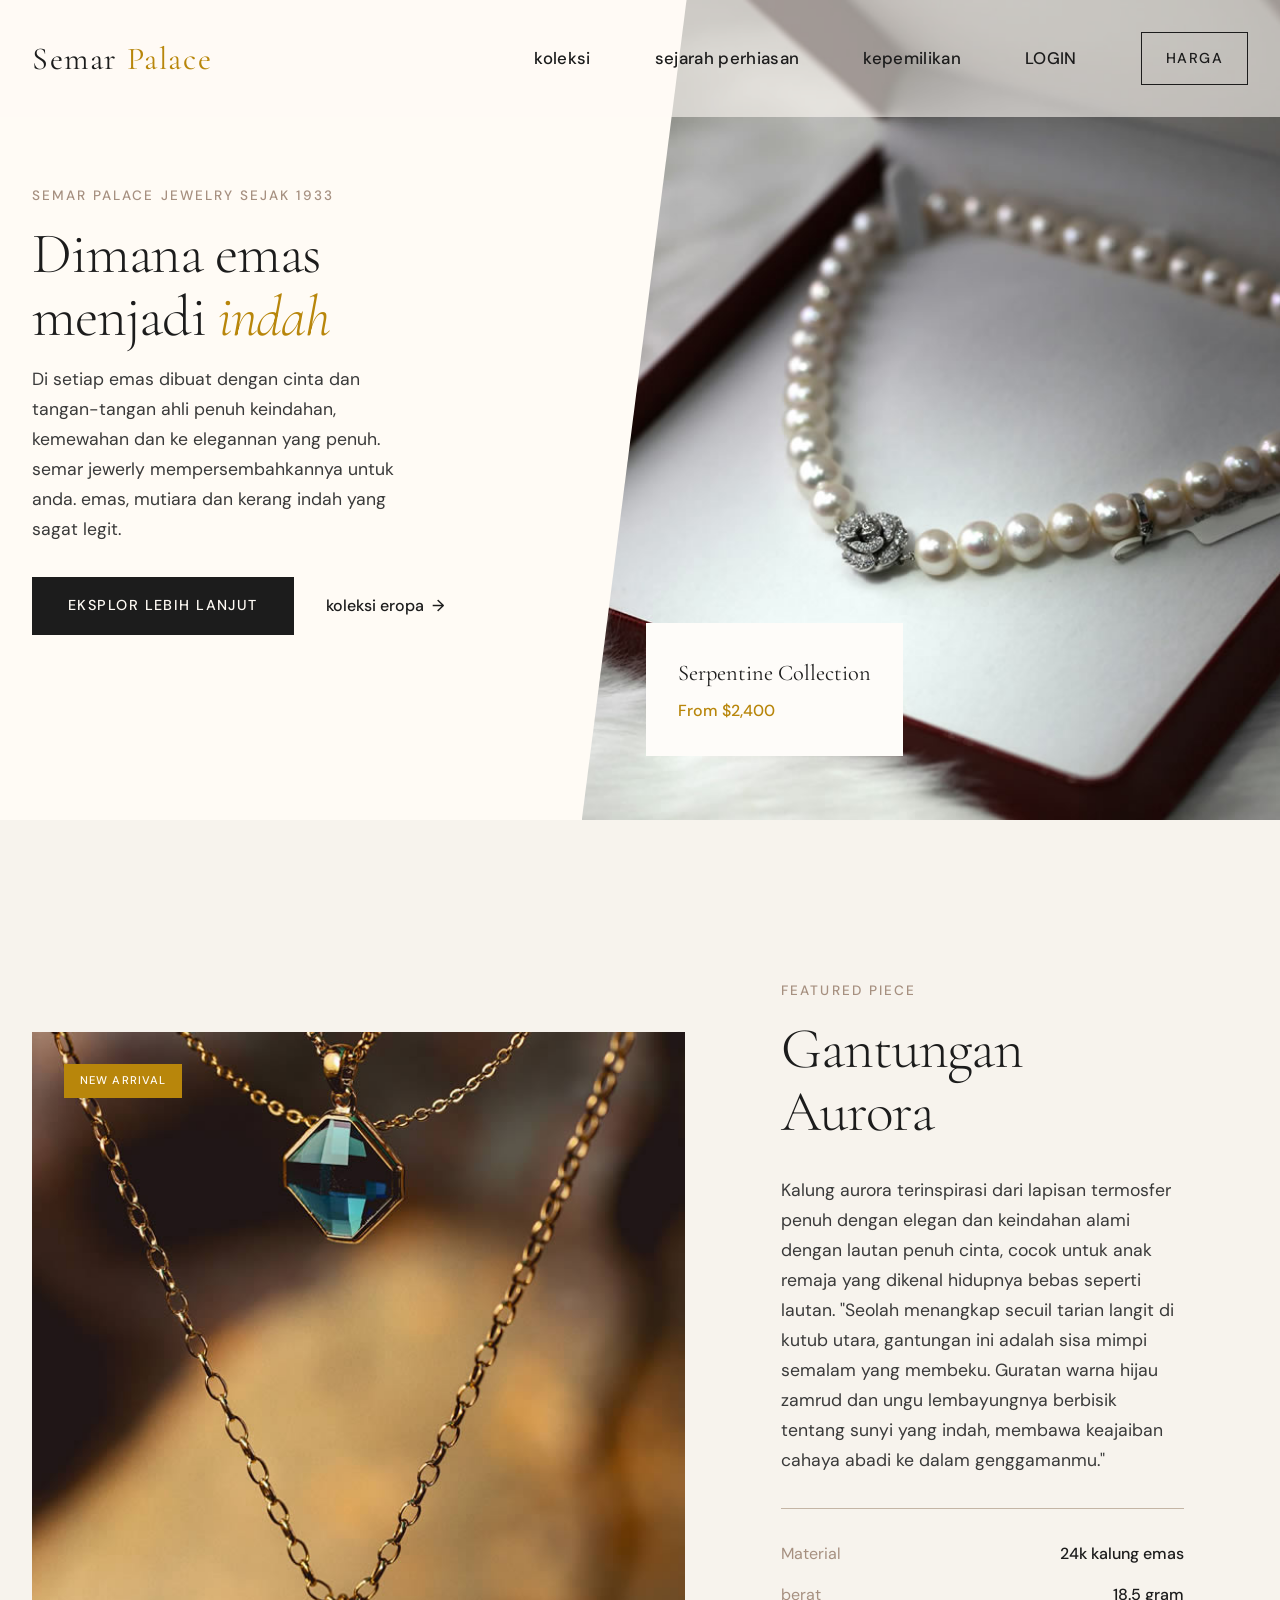
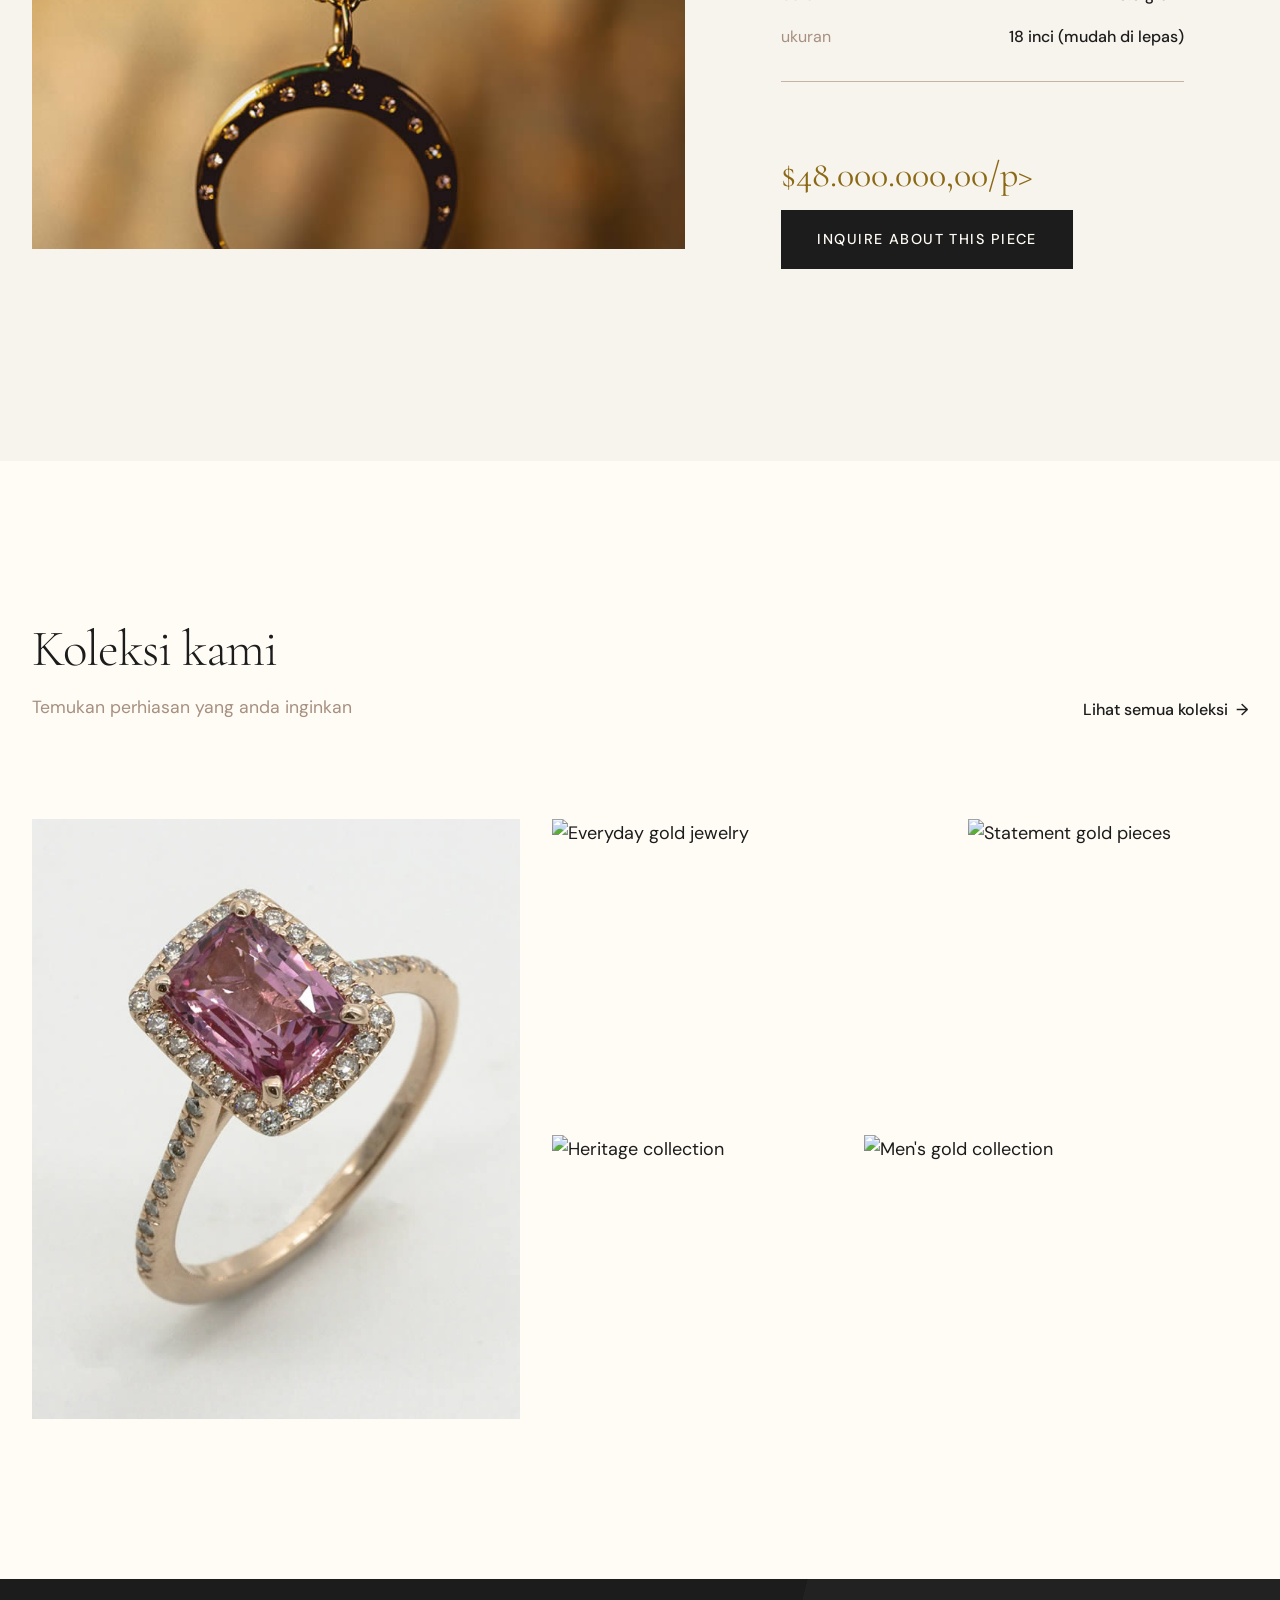
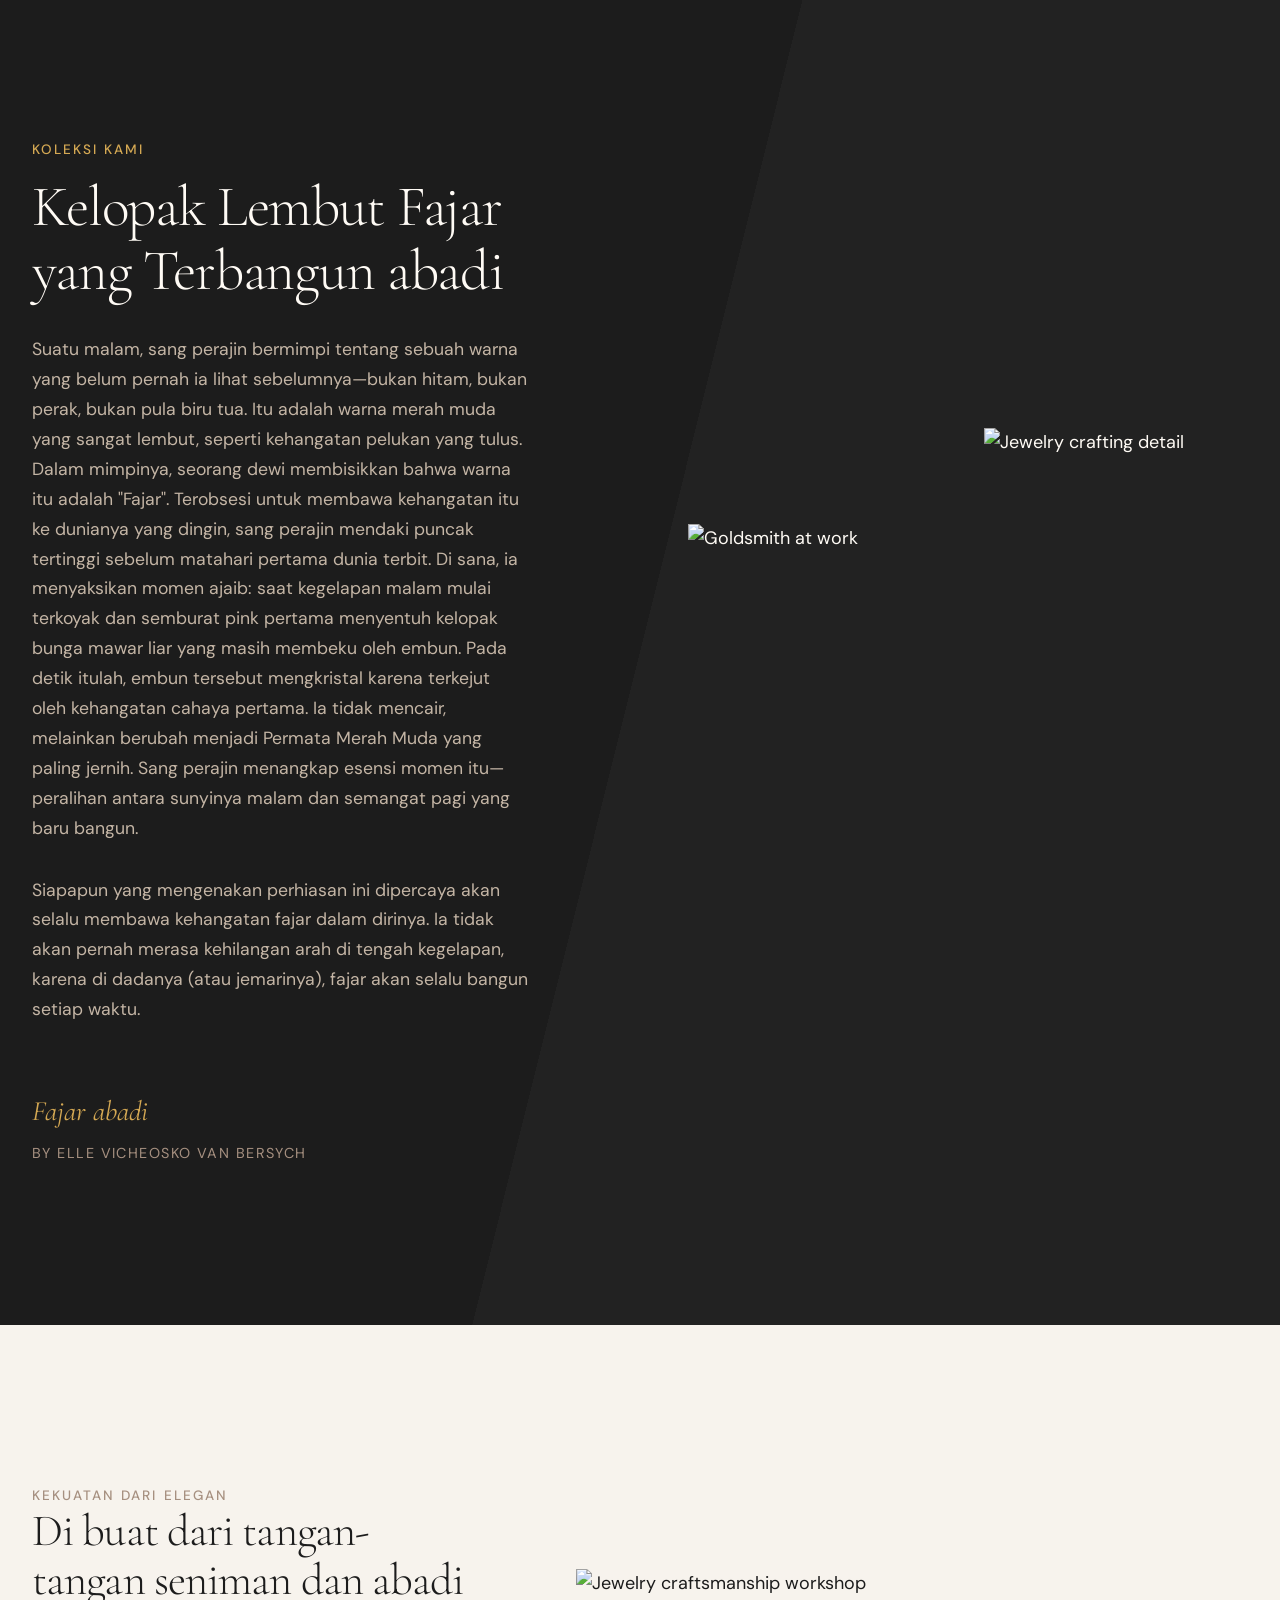
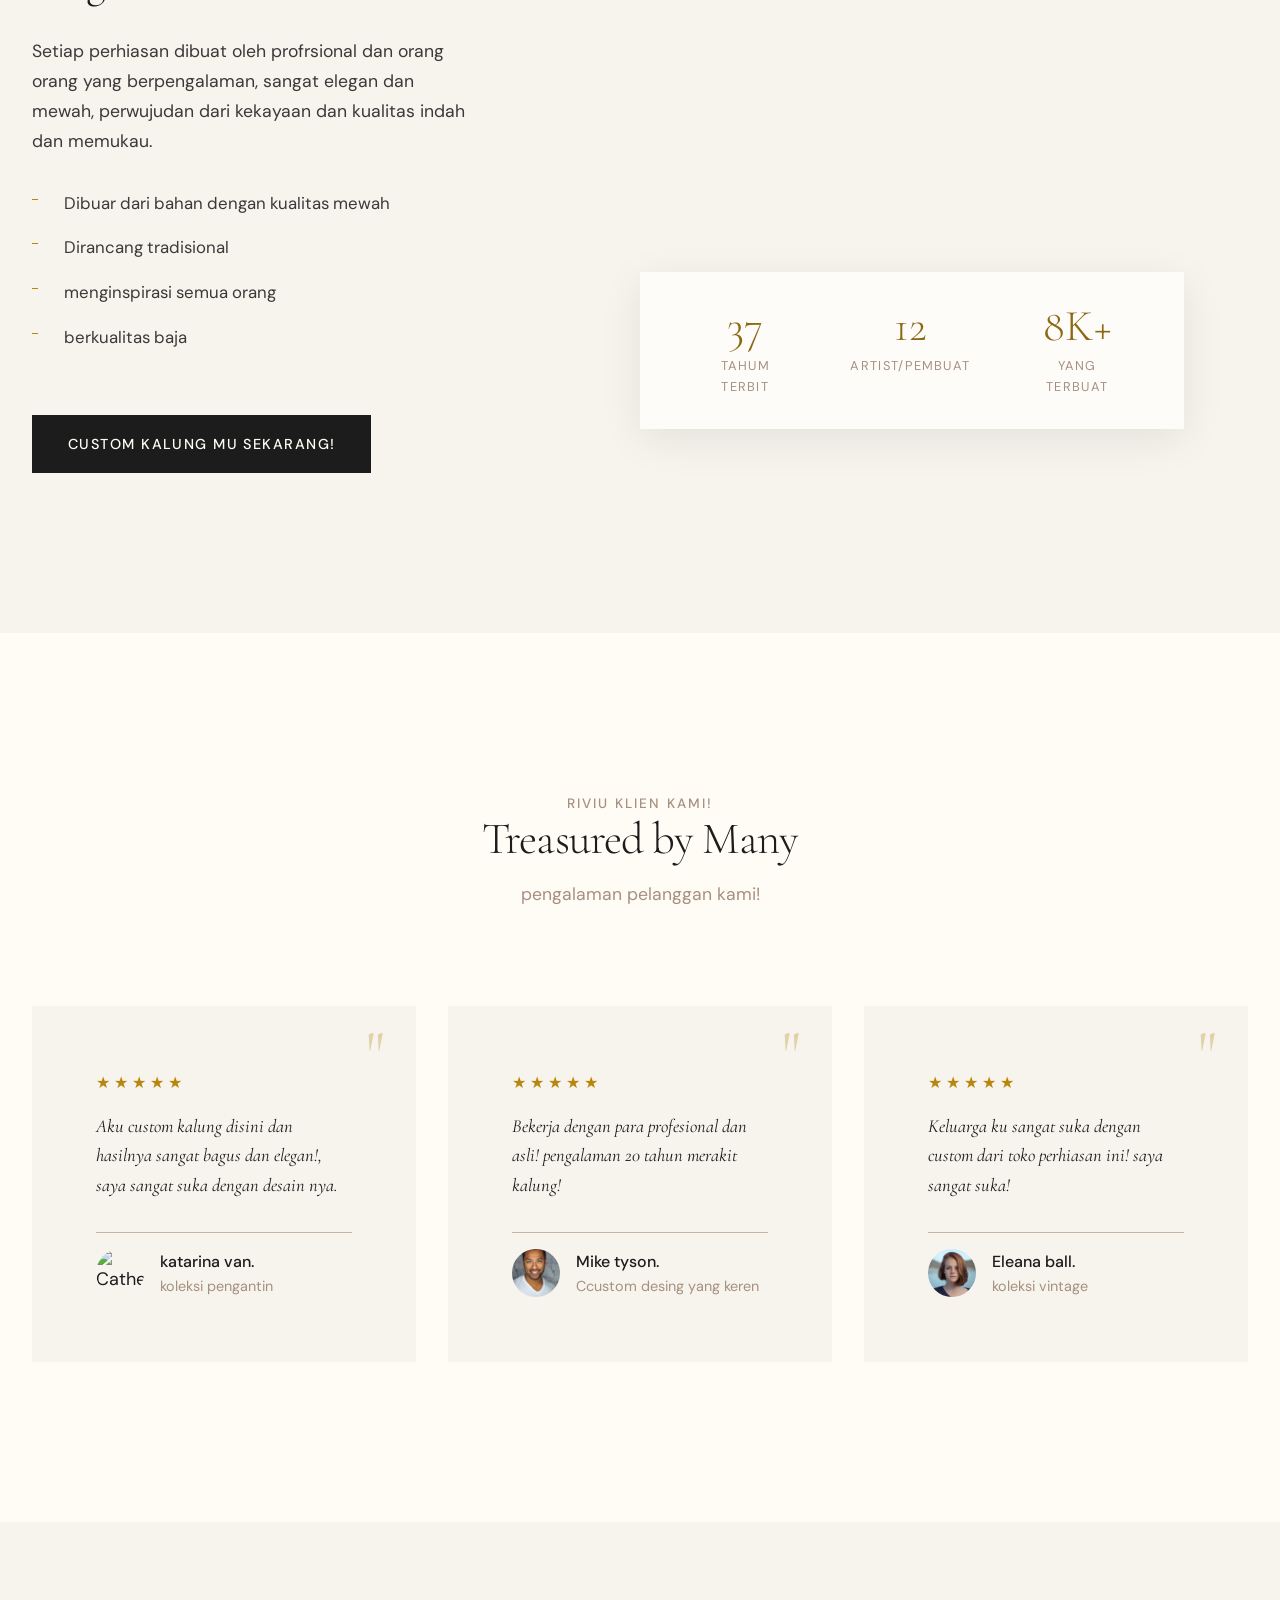
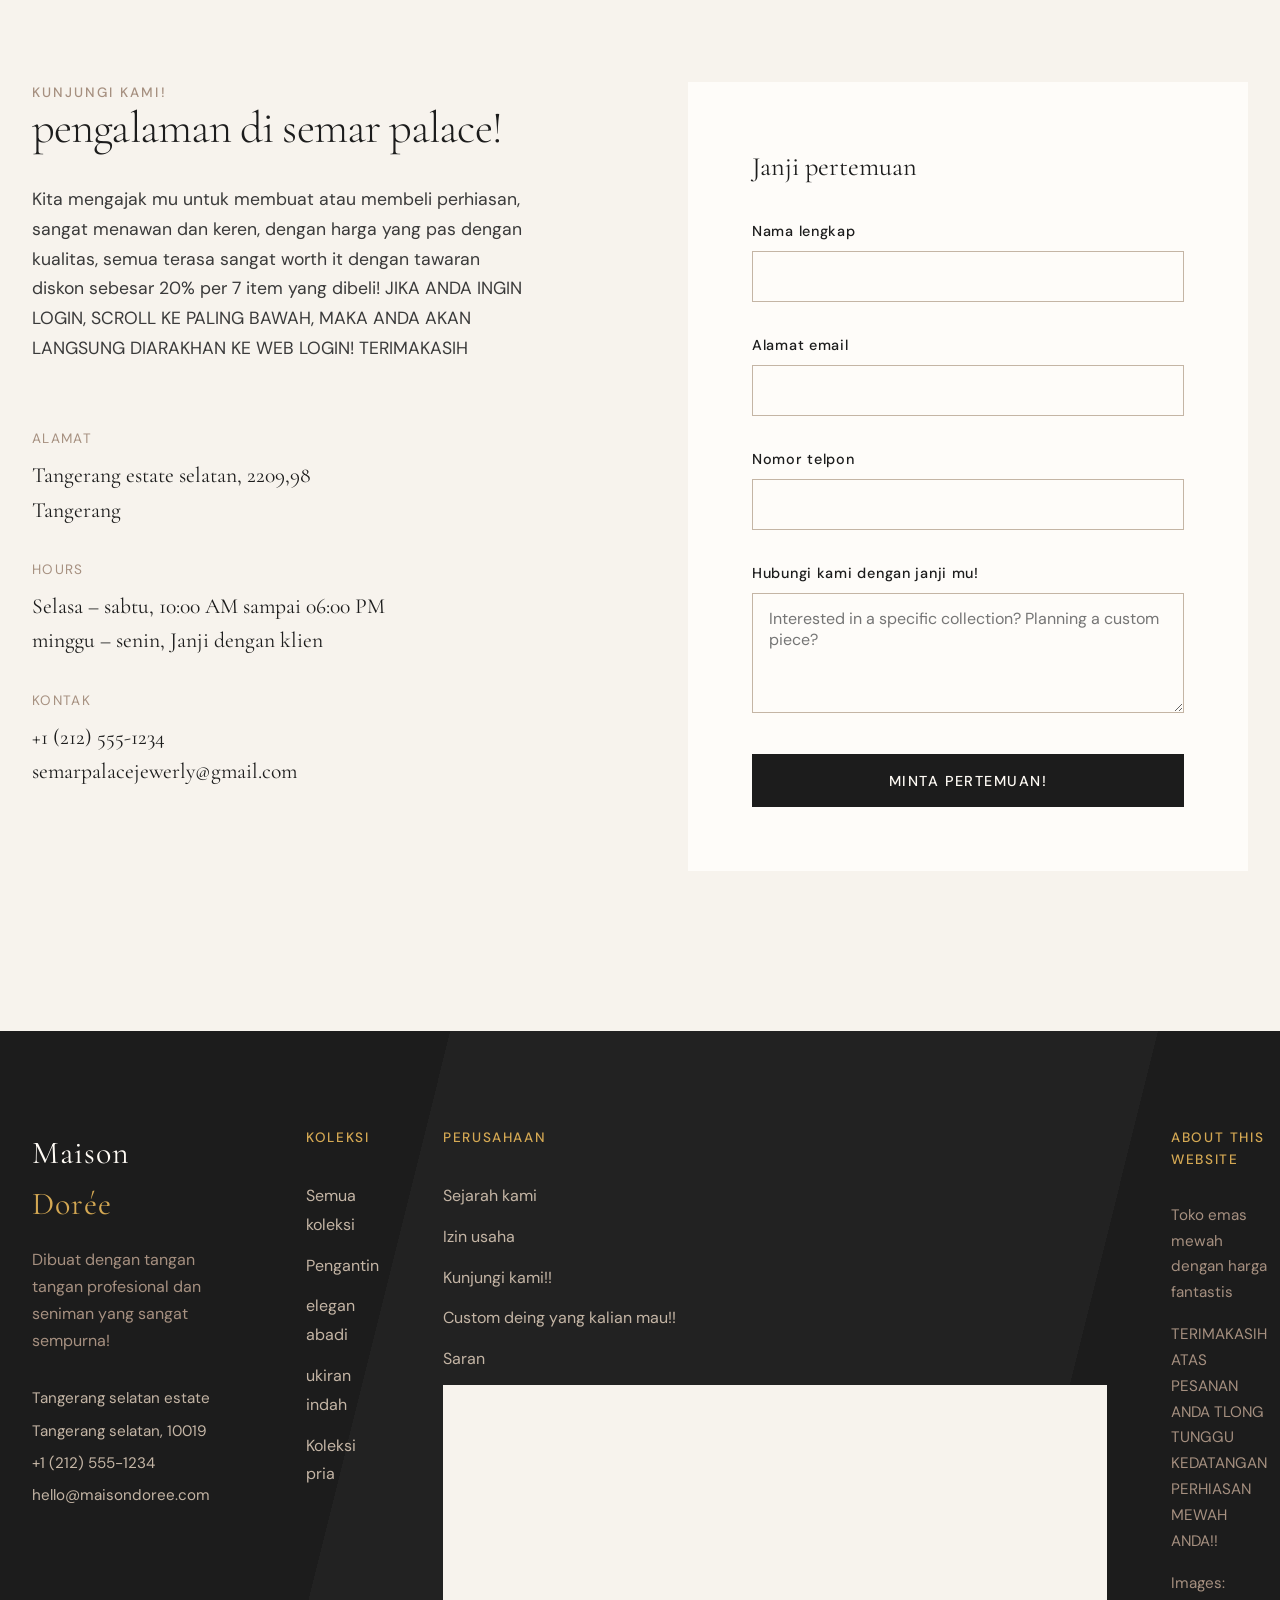
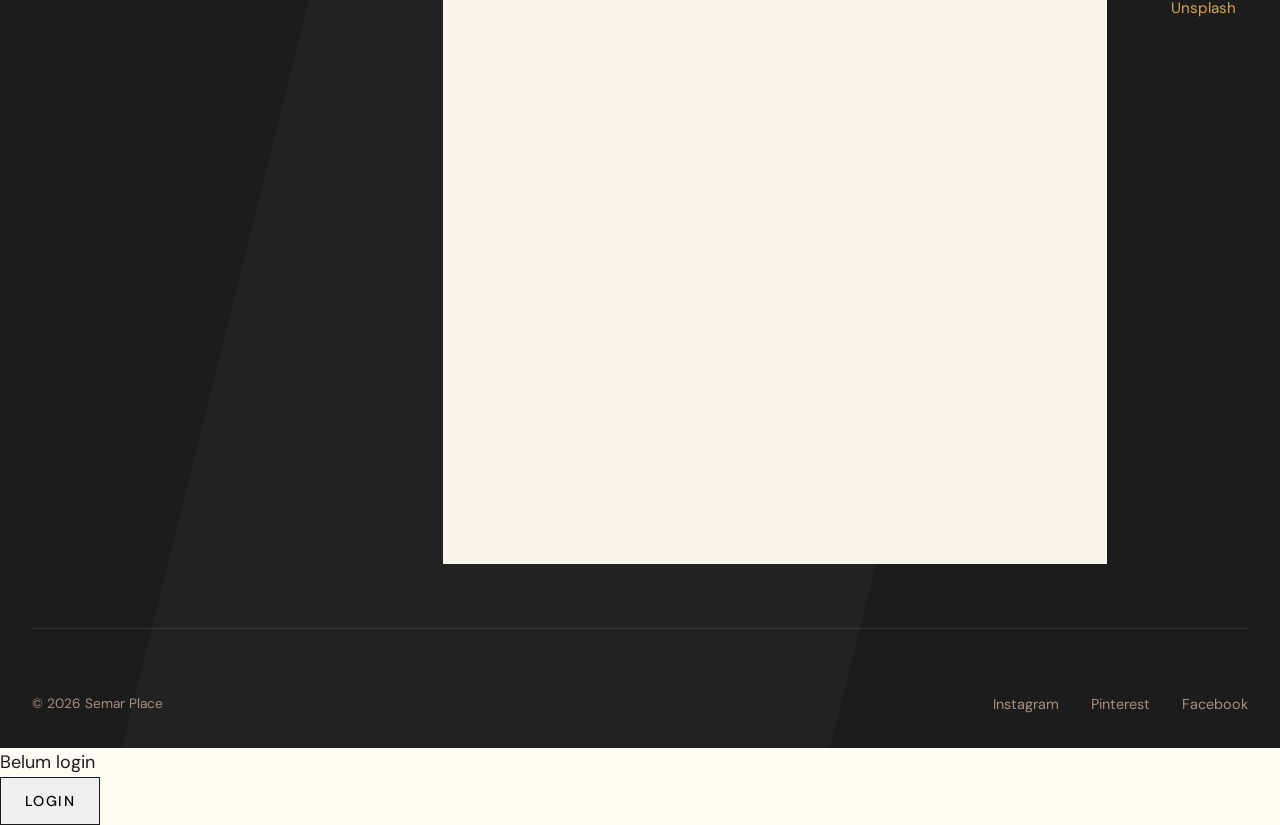
==== commit 96857a6f: "Update index.html" ====
--- a/index.html
+++ b/index.html
@@ -486,7 +486,16 @@
                         <li><a href="#contact">Kunjungi kami!!</a></li>
                         <li><a href="#">Custom deing yang kalian mau!!</a></li>
                         <li><a href="#">Saran</a></li>
-                        <iframe src="https://www.google.com/maps/embed?pb=!1m18!1m12!1m3!1d9745.662627691681!2d106.71020725302586!3d-6.284795920580542!2m3!1f0!2f0!3f0!3m2!1i1024!2i768!4f13.1!3m3!1m2!1s0x2e69fab10419c095%3A0x8706481c2c4aafe4!2sSouth%20Tangerang%2C%20South%20Tangerang%20City%2C%20Banten!5e0!3m2!1sen!2sid!4v1780647277976!5m2!1sen!2sid" width="600" height="450" style="border:0;" allowfullscreen="" loading="lazy" referrerpolicy="no-referrer-when-downgrade"></iframe>
+                        <!-- Contact -->
+                        <section class="contact" id="contact">
+                        <div class="container">
+                 <iframe src="https://www.google.com/maps/embed?pb=!1m18!1m12!1m3!1d9745.662627691681!2d106.71
+                 020725302586!3d-6.284795920580542!2m3!1f0!2f0!3f0!3m2!1i1024!2i768!4f13.1!3m3!1m2!1s0x2e69fab10419c0
+                 95%3A0x8706481c2c4aafe4!2sSouth%20Tangerang%2C%20South%20Tangerang%20City%2C%20Banten!5e0!3m2!1sen!2sid
+                 !4v1780647277976!5m2!1sen!2sid" width="600" height="450" style="border:0;" allowfullscreen="" 
+                 loading="lazy" referrerpolicy="no-referrer-when-downgrade"></iframe>
+                              <div class="contact-grid">
+                                   <div class="contact-content">
                     </ul>
                 </div>
                 
@@ -503,7 +512,7 @@
                         Images: <a href="https://unsplash.com" target="_blank">Unsplash</a>
                     </p>
                 </div>
-            </div>
+              </div>
             
             <!-- Footer Bottom -->
             <div class="footer-bottom">
